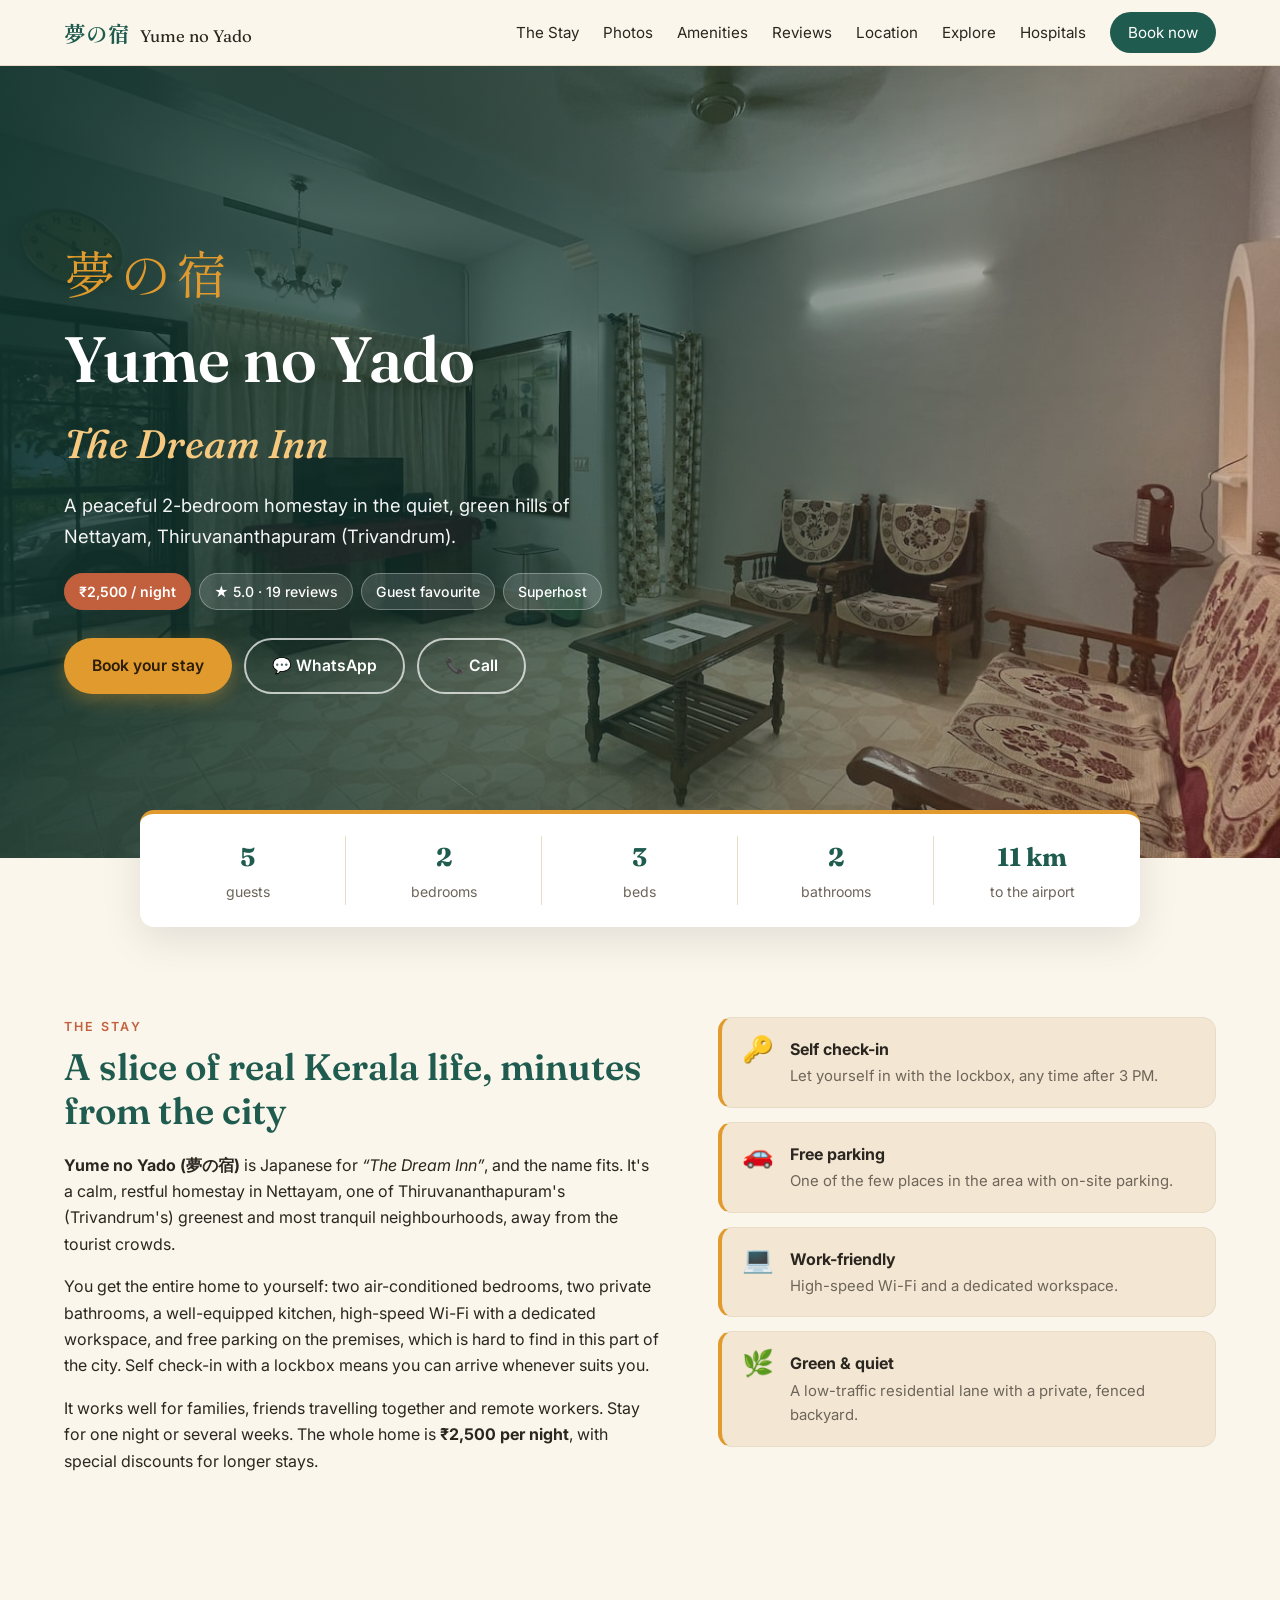
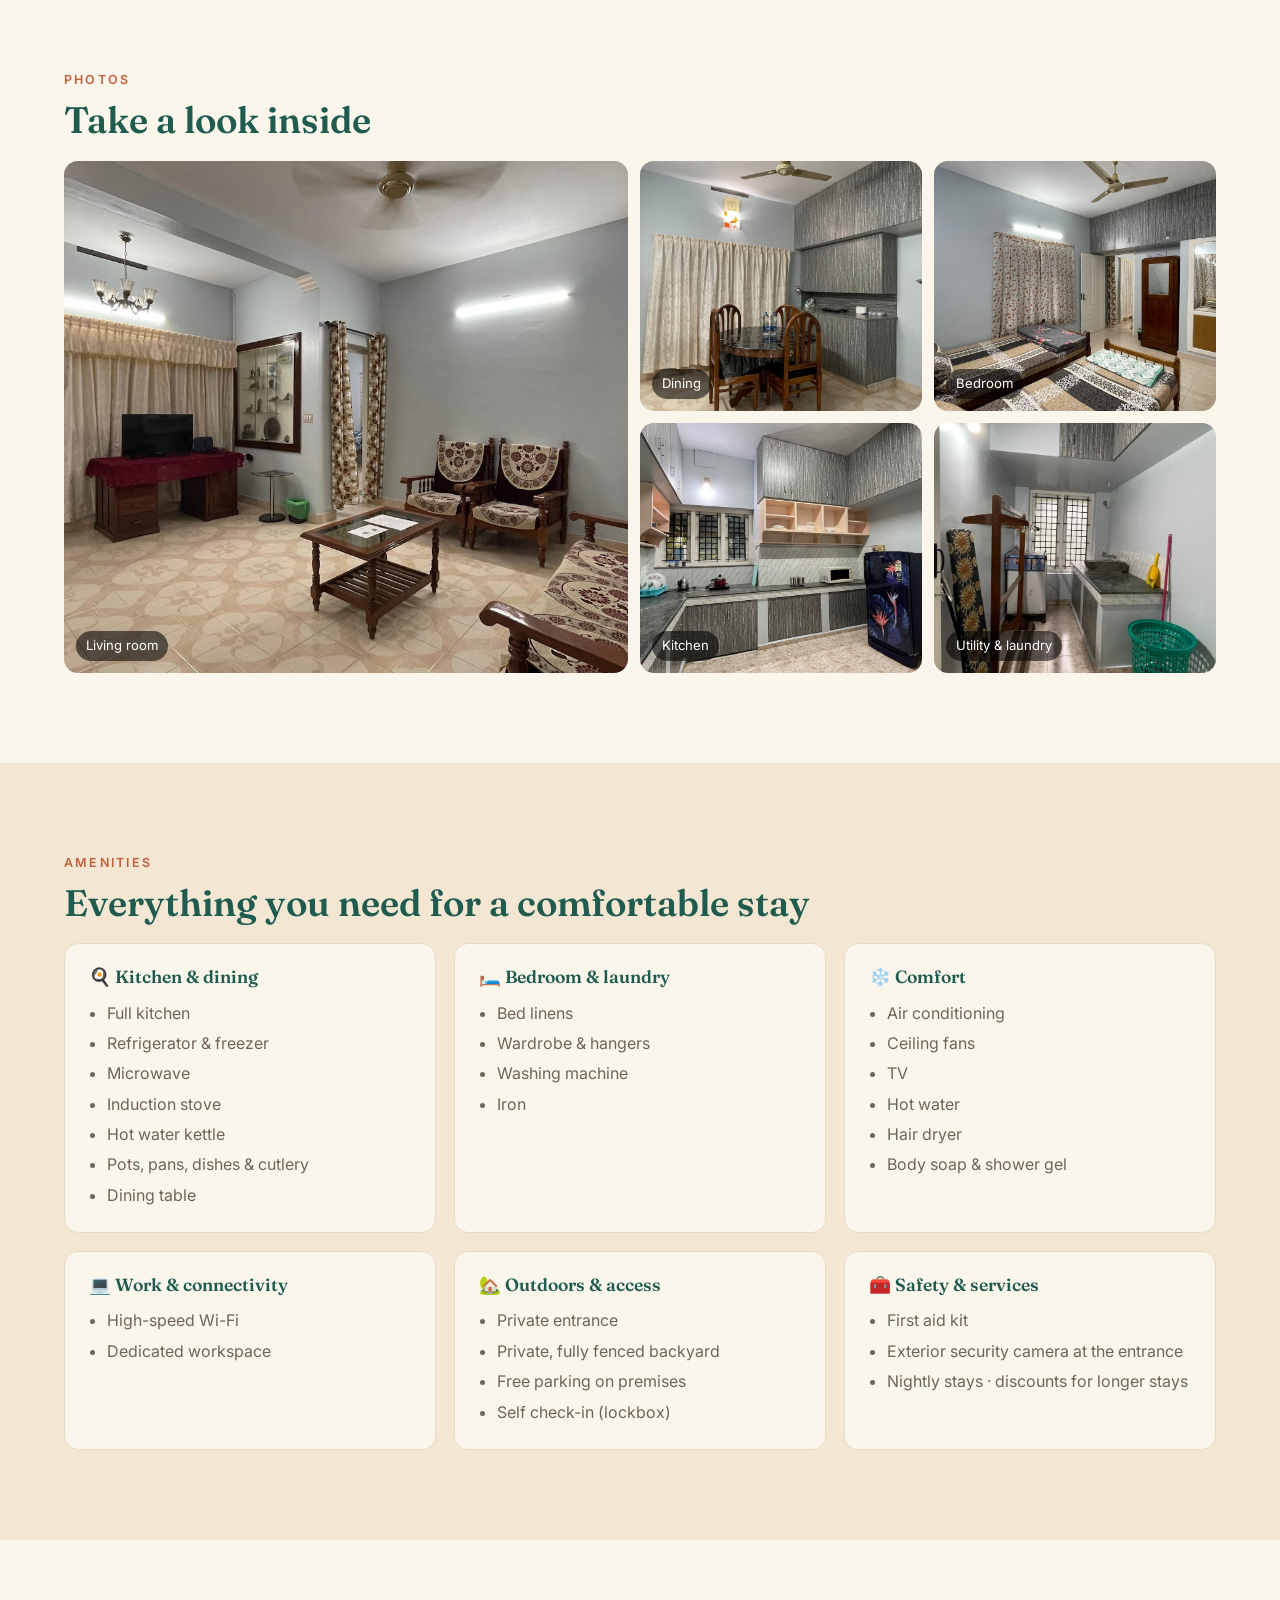
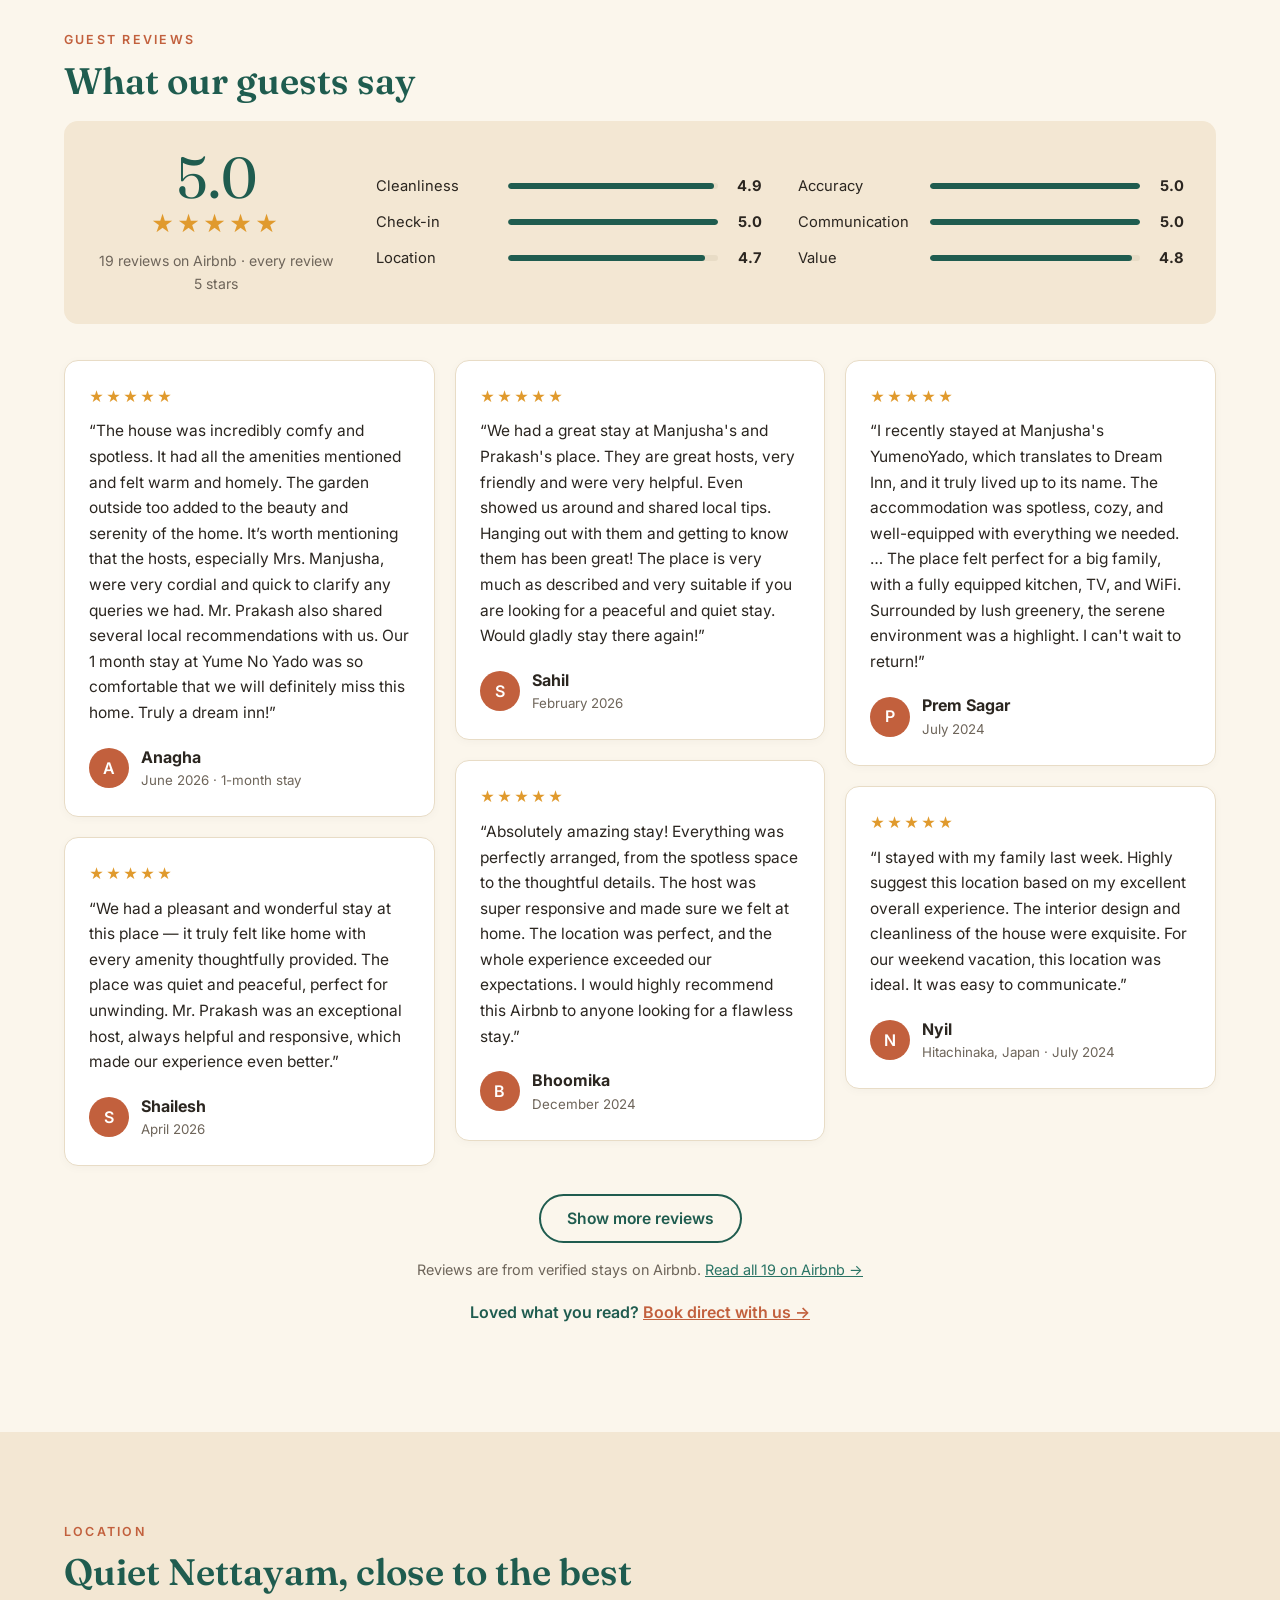
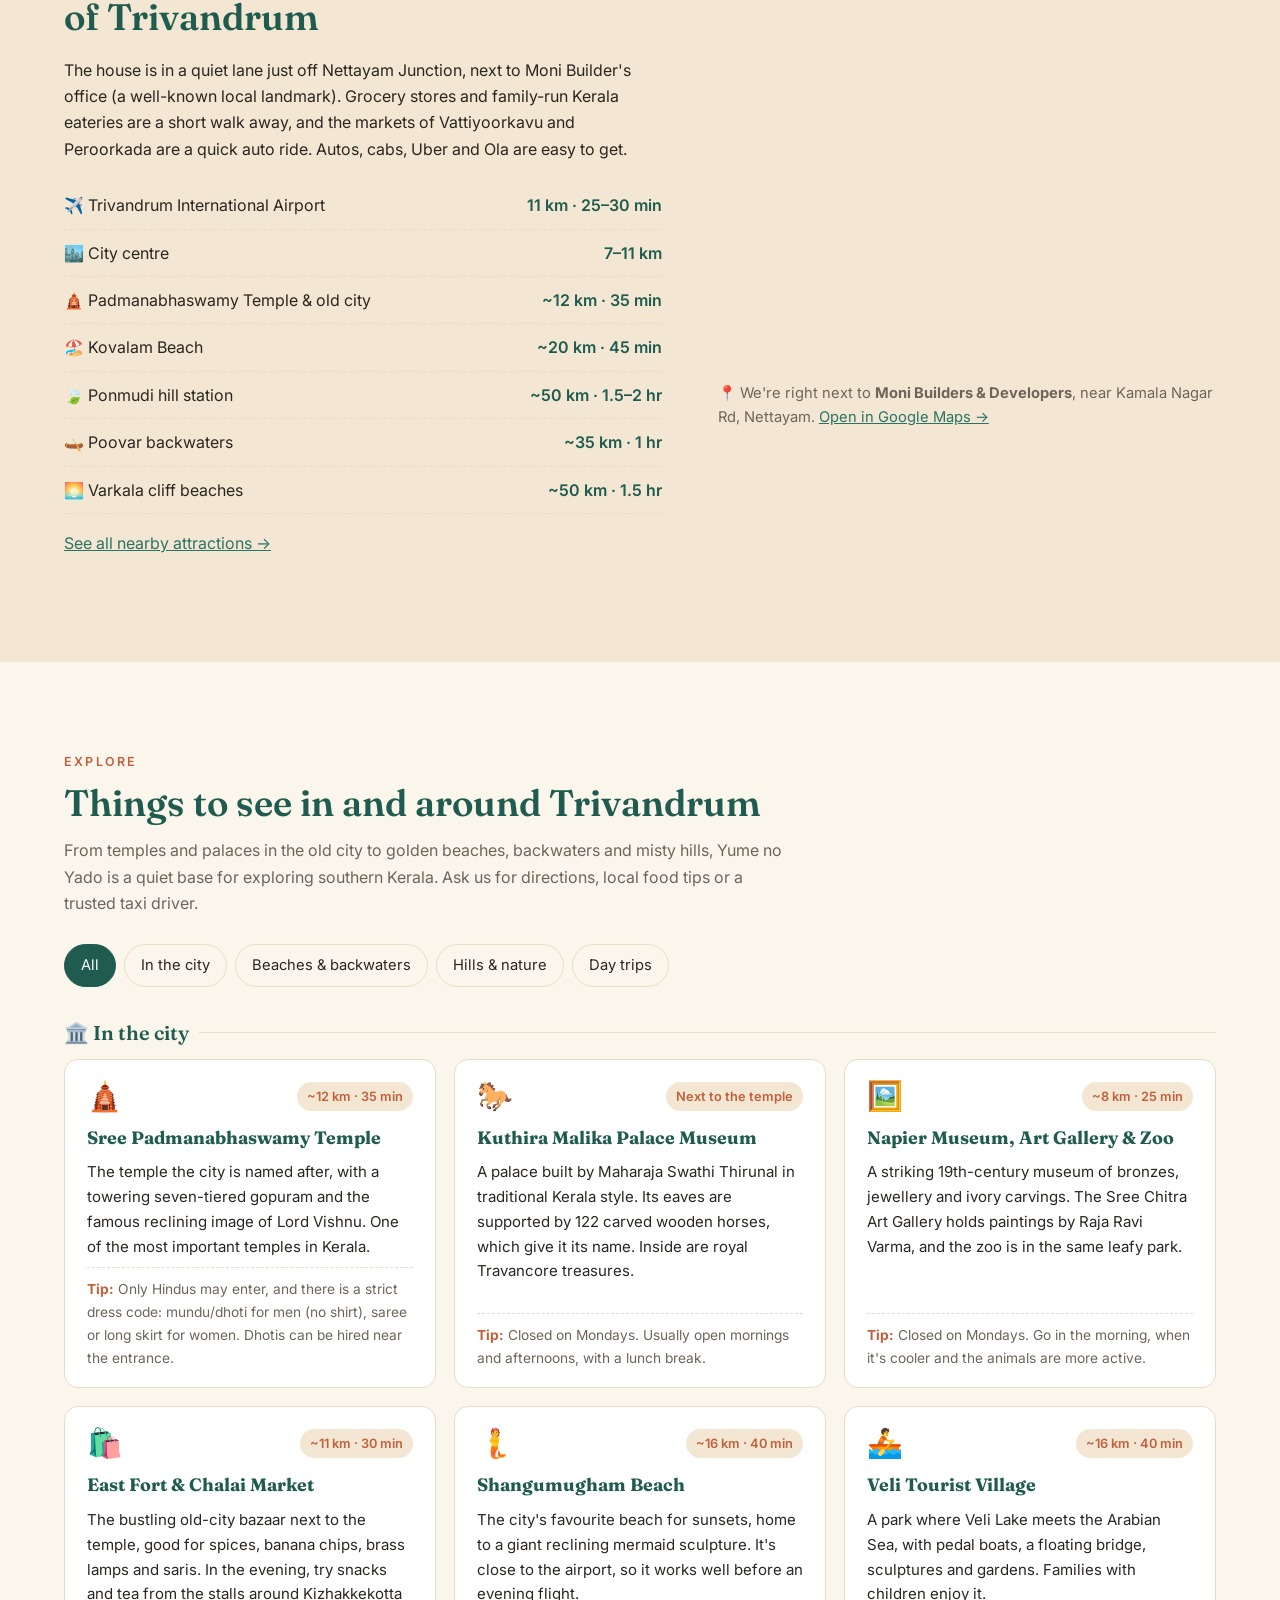
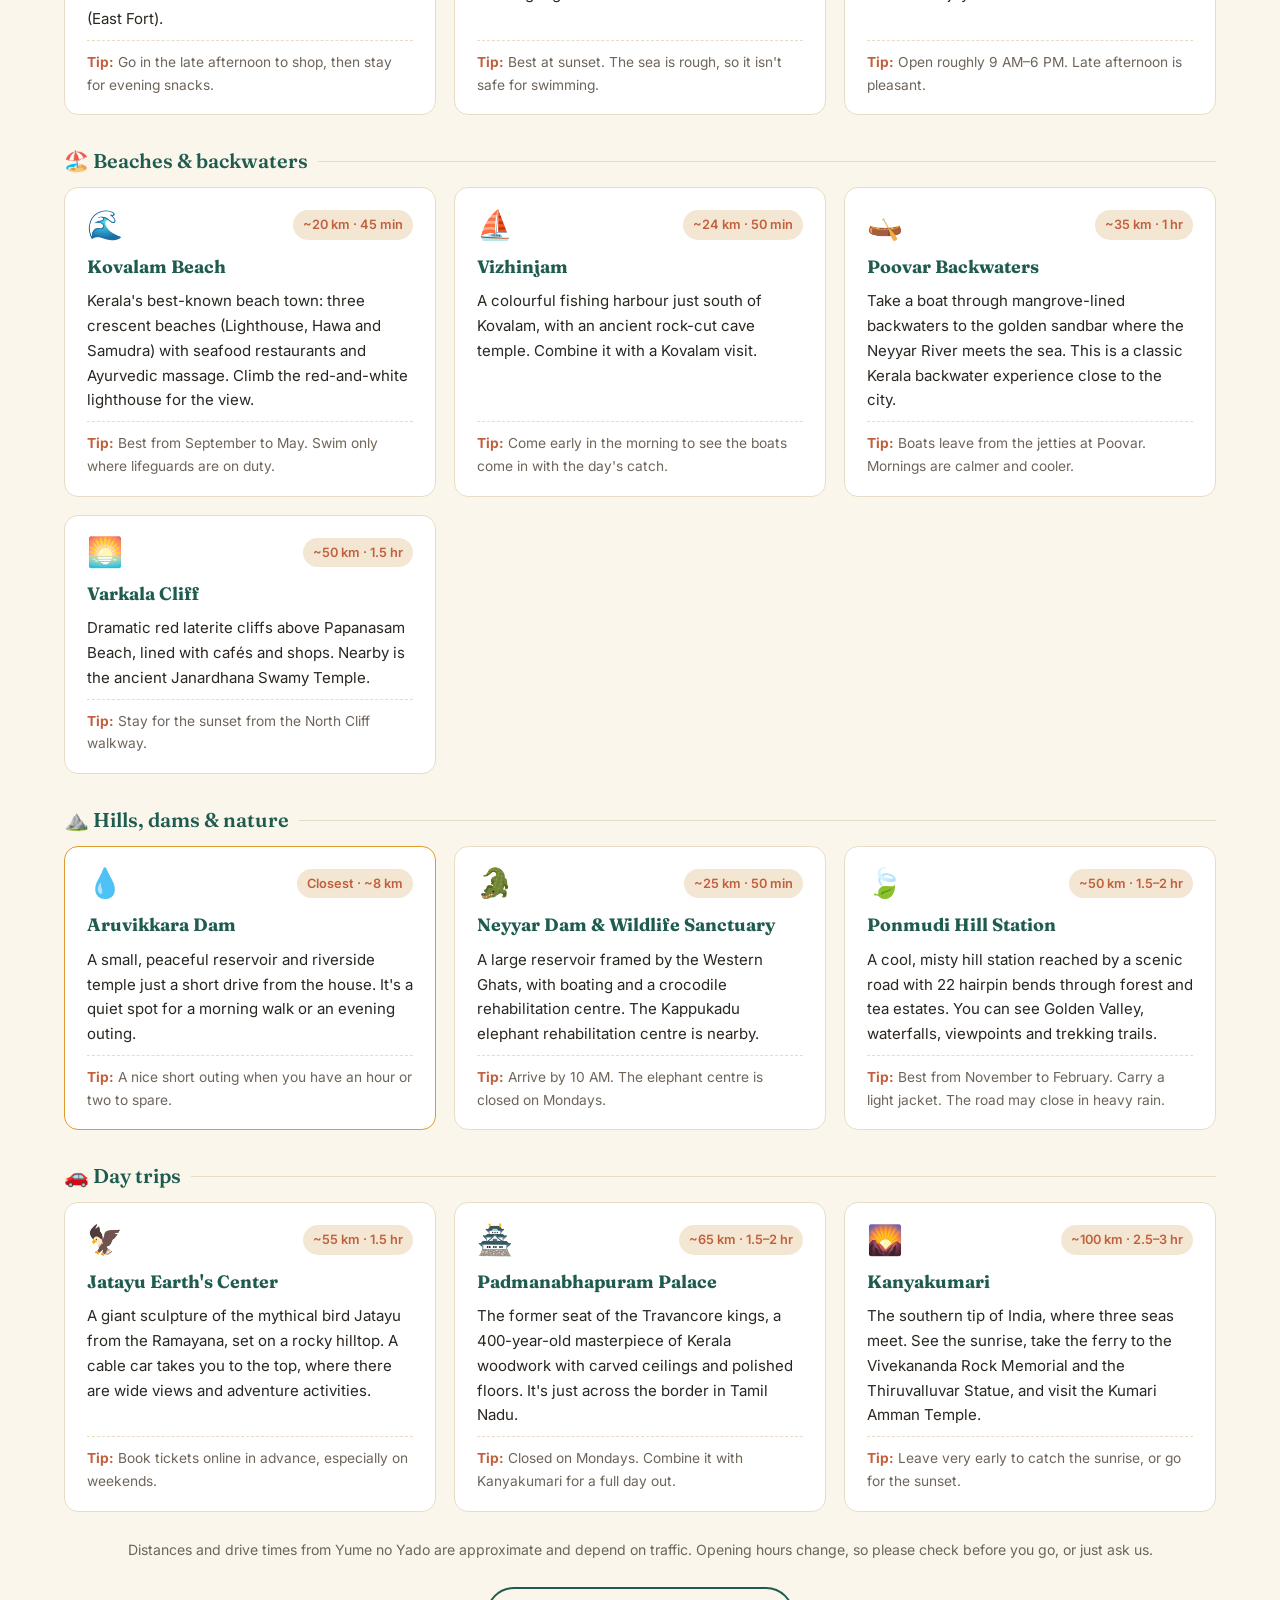
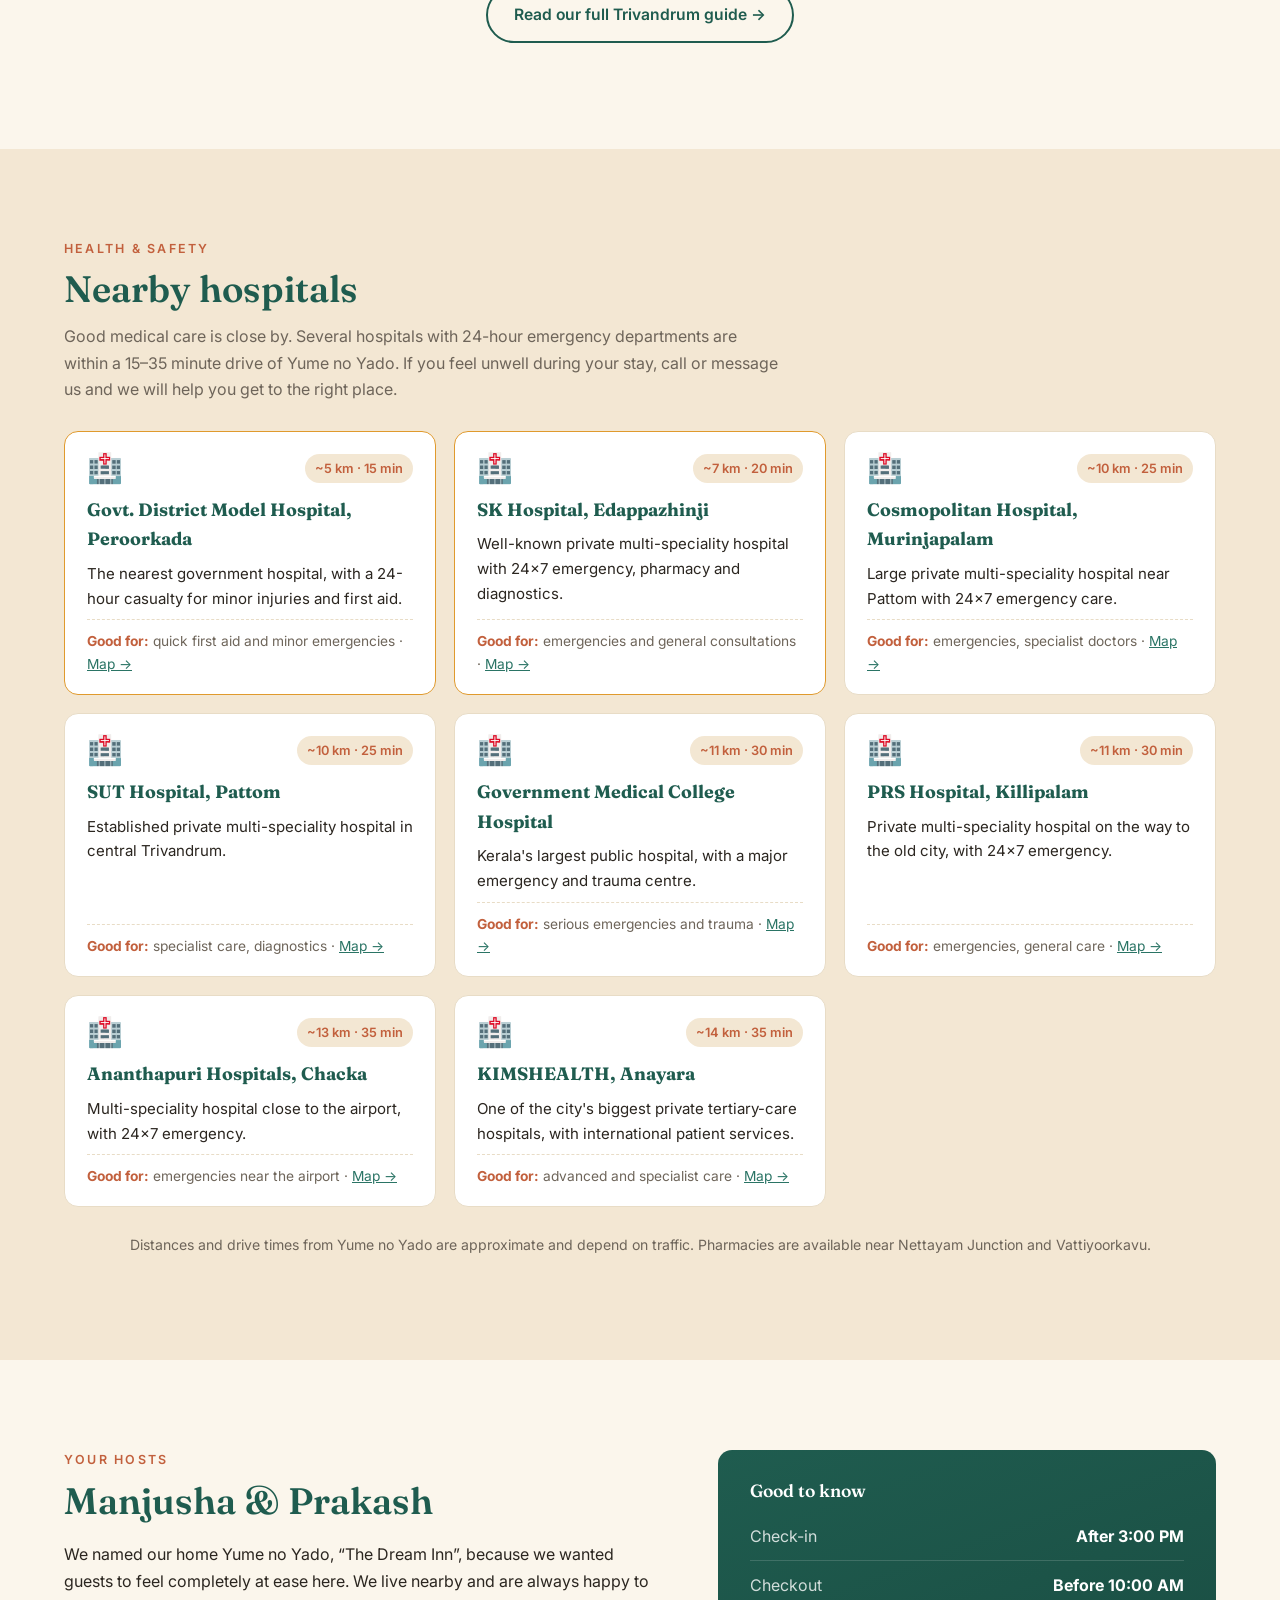
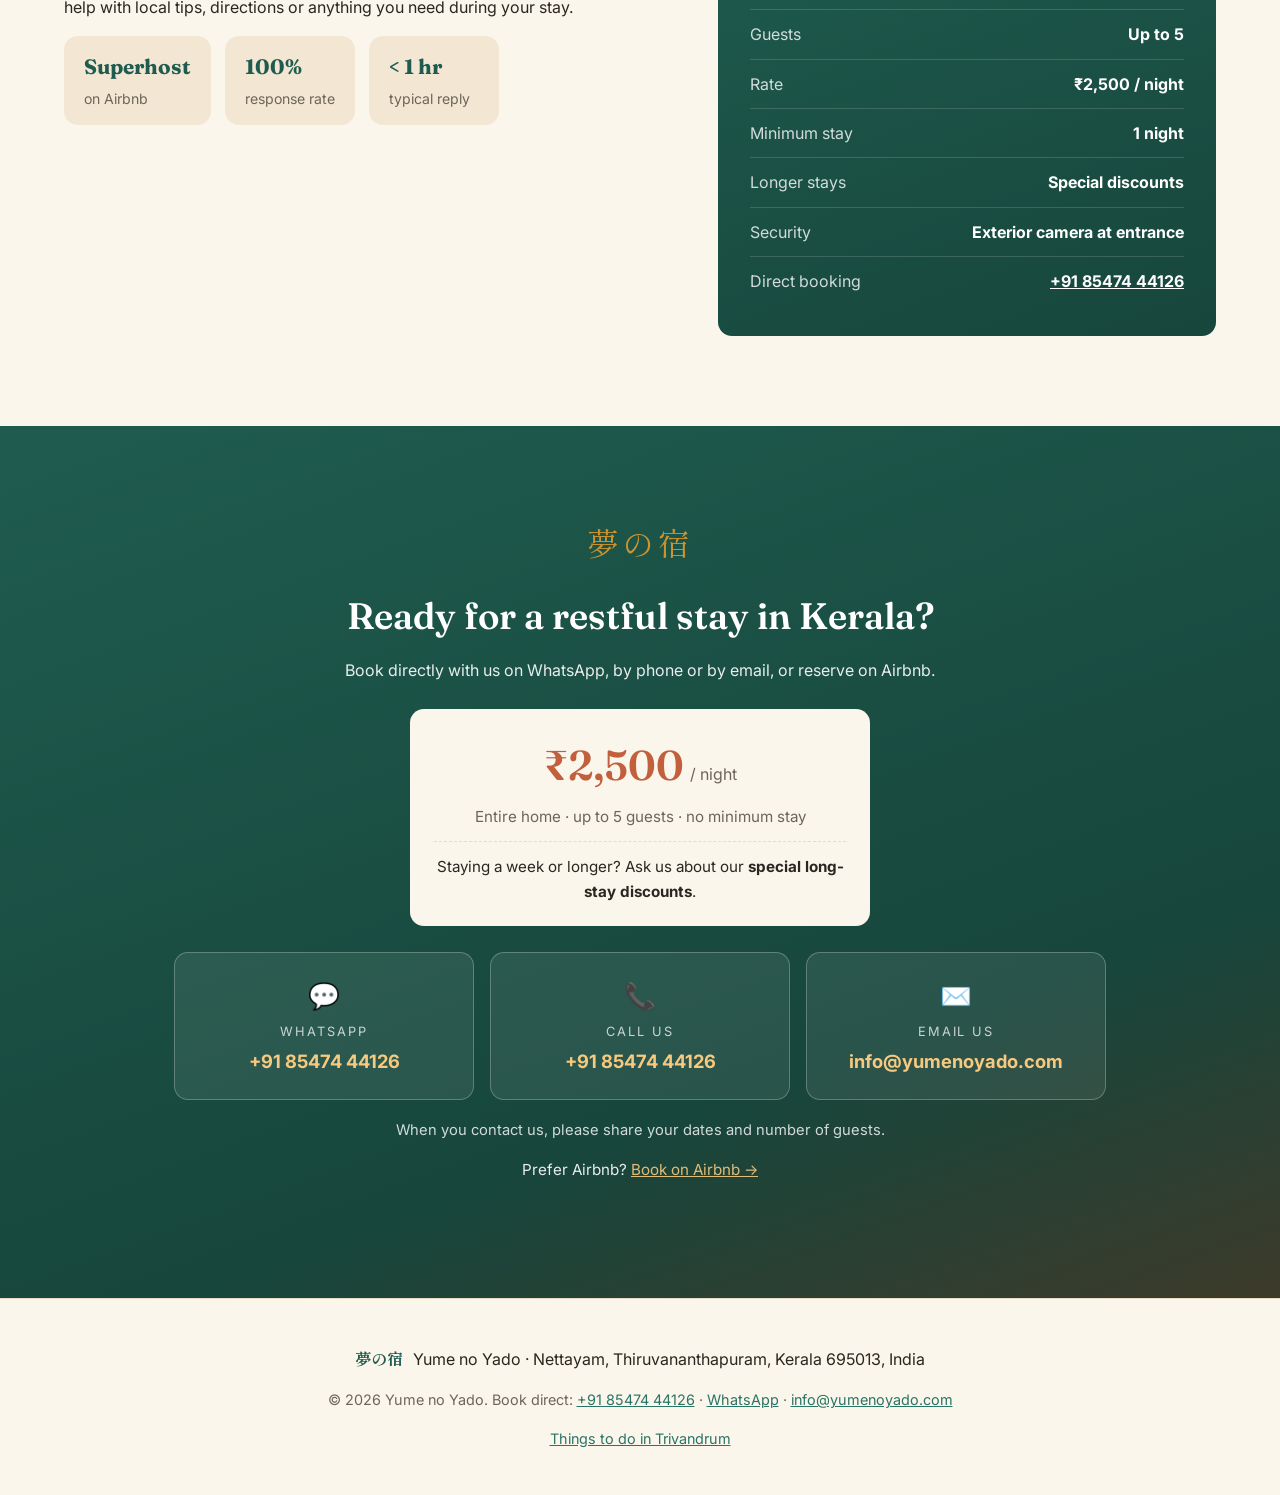
==== index.html @ d13c9423 "Add Things to do in Trivandrum guide page" ====
<!DOCTYPE html>
<!--
  Yume no Yado (夢の宿) — website
  Files:  index.html (content)  ·  style.css (look)  ·  script.js (small interactions)
  Look for "EDIT" comments for things you may want to change.
-->
<html lang="en-IN">
<head>
  <meta charset="UTF-8">
  <meta name="viewport" content="width=device-width, initial-scale=1.0">
  <!-- ===== SEO: what Google shows in search results ===== -->
  <!-- EDIT: keep the title under about 60 characters and the description under about 155 -->
  <title>Yume no Yado | 2BHK Homestay in Nettayam, Trivandrum</title>
  <meta name="description" content="Entire 2-bedroom AC homestay in green, quiet Nettayam, Trivandrum. ₹2,500/night, 11 km from the airport, free parking, Wi-Fi. Rated 5.0 by guests.">
  <link rel="canonical" href="https://yumenoyado.com/">
  <meta name="robots" content="index, follow">
  <meta name="theme-color" content="#10342d">

  <!-- ===== Link previews (WhatsApp, Facebook, Instagram, X) ===== -->
  <meta property="og:type" content="website">
  <meta property="og:site_name" content="Yume no Yado (The Dream Inn)">
  <meta property="og:url" content="https://yumenoyado.com/">
  <meta property="og:title" content="Yume no Yado – a peaceful 2BHK homestay in Trivandrum">
  <meta property="og:description" content="Entire home in green Nettayam, Thiruvananthapuram. ₹2,500/night, free parking, self check-in. Book direct with the hosts.">
  <meta property="og:image" content="https://yumenoyado.com/images/living-room.jpg">
  <meta property="og:image:width" content="1440">
  <meta property="og:image:height" content="810">
  <meta property="og:image:alt" content="Living room at Yume no Yado, Nettayam">
  <meta property="og:locale" content="en_IN">
  <meta name="twitter:card" content="summary_large_image">

  <!-- ===== Structured data: tells Google this is a place to stay, where it is, and how to book ===== -->
  <script type="application/ld+json">
  {
    "@context": "https://schema.org",
    "@type": "LodgingBusiness",
    "@id": "https://yumenoyado.com/#lodging",
    "name": "Yume no Yado (The Dream Inn)",
    "alternateName": ["Yume no Yado", "The Dream Inn", "夢の宿", "YumenoYado"],
    "description": "A peaceful 2-bedroom entire home (homestay) in Nettayam, Thiruvananthapuram (Trivandrum), Kerala. Two air-conditioned bedrooms, two bathrooms, full kitchen, Wi-Fi, free parking and self check-in.",
    "url": "https://yumenoyado.com/",
    "telephone": "+91-8547444126",
    "email": "info@yumenoyado.com",
    "image": [
      "https://yumenoyado.com/images/living-room.jpg",
      "https://yumenoyado.com/images/bedroom.jpg",
      "https://yumenoyado.com/images/dining.jpg",
      "https://yumenoyado.com/images/kitchen.jpg"
    ],
    "priceRange": "₹2,500 per night",
    "currenciesAccepted": "INR",
    "address": {
      "@type": "PostalAddress",
      "streetAddress": "Near Moni Builders, Kamala Nagar Road, Nettayam",
      "addressLocality": "Thiruvananthapuram",
      "addressRegion": "Kerala",
      "postalCode": "695013",
      "addressCountry": "IN"
    },
    "geo": { "@type": "GeoCoordinates", "latitude": 8.5397679, "longitude": 76.9897749 },
    "hasMap": "https://www.google.com/maps/search/?api=1&query=8.5397679%2C76.9897749",
    "checkinTime": "15:00",
    "checkoutTime": "10:00",
    "numberOfRooms": 2,
    "amenityFeature": [
      { "@type": "LocationFeatureSpecification", "name": "Air conditioning", "value": true },
      { "@type": "LocationFeatureSpecification", "name": "Wi-Fi", "value": true },
      { "@type": "LocationFeatureSpecification", "name": "Free parking", "value": true },
      { "@type": "LocationFeatureSpecification", "name": "Full kitchen", "value": true },
      { "@type": "LocationFeatureSpecification", "name": "Washing machine", "value": true },
      { "@type": "LocationFeatureSpecification", "name": "Dedicated workspace", "value": true },
      { "@type": "LocationFeatureSpecification", "name": "Self check-in", "value": true },
      { "@type": "LocationFeatureSpecification", "name": "Private fenced backyard", "value": true }
    ],
    "sameAs": ["https://www.airbnb.com/rooms/1197825193065387489"]
  }
  </script>

  <!-- Fonts from Google Fonts -->
  <link rel="preconnect" href="https://fonts.googleapis.com">
  <link rel="preconnect" href="https://fonts.gstatic.com" crossorigin>
  <link href="https://fonts.googleapis.com/css2?family=Shippori+Mincho:wght@500;700&family=Fraunces:opsz,wght@9..144,500;9..144,600&family=Inter:wght@400;500;600&display=swap" rel="stylesheet">

  <!-- Phone-only booking shortcuts stay hidden even if a browser still has an old copy of style.css -->
  <style>.book-bar, .nav-book { display: none; }</style>
  <!-- EDIT: bump the ?v= number whenever style.css or script.js changes, so browsers load the new version -->
  <link rel="stylesheet" href="style.css?v=4">
</head>
<body>

<!-- ================= NAVIGATION ================= -->
<header class="nav" id="top">
  <a href="#top" class="brand">
    <span class="brand-jp">夢の宿</span>
    <span class="brand-en">Yume no Yado</span>
  </a>
  <!-- Phones only: always-visible Book button next to the ☰ menu -->
  <a href="#book" class="nav-book">Book</a>
  <button class="menu-btn" aria-label="Open menu" aria-expanded="false">☰</button>
  <nav class="menu">
    <a href="#stay">The Stay</a>
    <a href="#gallery">Photos</a>
    <a href="#amenities">Amenities</a>
    <a href="#reviews">Reviews</a>
    <a href="#location">Location</a>
    <a href="#explore">Explore</a>
    <a href="#hospitals">Hospitals</a>
    <!-- EDIT: Airbnb listing link (used in several places on this page) -->
    <a href="#book" class="nav-cta">Book now</a>
  </nav>
</header>

<!-- ================= HERO ================= -->
<section class="hero">
  <div class="hero-overlay"></div>
  <div class="hero-content">
    <p class="hero-kanji">夢の宿</p>
    <h1>Yume no Yado<br><em>The Dream Inn</em></h1>
    <p class="hero-sub">A peaceful 2-bedroom homestay in the quiet, green hills of Nettayam, Thiruvananthapuram (Trivandrum).</p>
    <div class="badges">
      <span class="badge badge-price">₹2,500 / night</span>
      <span class="badge">★ 5.0 · 19 reviews</span>
      <span class="badge">Guest favourite</span>
      <span class="badge">Superhost</span>
    </div>
    <div class="hero-actions">
      <a href="#book" class="btn btn-primary">Book your stay</a>
      <!-- EDIT: WhatsApp / phone number (also used in the booking section and the mobile booking bar) -->
      <a href="https://wa.me/918547444126?text=Hi%21%20I%27d%20like%20to%20book%20Yume%20no%20Yado.%20Dates%3A%20%20%7C%20Guests%3A%20" class="btn btn-ghost" target="_blank" rel="noopener">💬 WhatsApp</a>
      <a href="tel:+918547444126" class="btn btn-ghost">📞 Call</a>
    </div>
  </div>
</section>

<!-- ================= QUICK FACTS ================= -->
<section class="facts" aria-label="Quick facts">
  <div><strong>5</strong><span>guests</span></div>
  <div><strong>2</strong><span>bedrooms</span></div>
  <div><strong>3</strong><span>beds</span></div>
  <div><strong>2</strong><span>bathrooms</span></div>
  <div><strong>11 km</strong><span>to the airport</span></div>
</section>

<!-- ================= ABOUT THE STAY ================= -->
<section id="stay" class="section split">
  <div>
    <p class="eyebrow">The stay</p>
    <h2>A slice of real Kerala life, minutes from the city</h2>
    <p>
      <strong>Yume no Yado (夢の宿)</strong> is Japanese for <em>“The Dream Inn”</em>, and the name fits.
      It's a calm, restful homestay in Nettayam, one of Thiruvananthapuram's (Trivandrum's) greenest and most tranquil
      neighbourhoods, away from the tourist crowds.
    </p>
    <p>
      You get the entire home to yourself: two air-conditioned bedrooms, two private bathrooms,
      a well-equipped kitchen, high-speed Wi-Fi with a dedicated workspace, and free parking on the premises,
      which is hard to find in this part of the city. Self check-in with a lockbox means you can arrive whenever suits you.
    </p>
    <p>
      It works well for families, friends travelling together and remote workers. Stay for one night or several weeks. The whole home is <strong>₹2,500 per night</strong>, with special discounts for longer stays.
    </p>
  </div>
  <ul class="highlights">
    <li><span class="ico">🔑</span><div><strong>Self check-in</strong><p>Let yourself in with the lockbox, any time after 3 PM.</p></div></li>
    <li><span class="ico">🚗</span><div><strong>Free parking</strong><p>One of the few places in the area with on-site parking.</p></div></li>
    <li><span class="ico">💻</span><div><strong>Work-friendly</strong><p>High-speed Wi-Fi and a dedicated workspace.</p></div></li>
    <li><span class="ico">🌿</span><div><strong>Green &amp; quiet</strong><p>A low-traffic residential lane with a private, fenced backyard.</p></div></li>
  </ul>
</section>

<!-- ================= PHOTO GALLERY ================= -->
<!--
  EDIT: photos live in the "images" folder. To replace one, save your new photo
  with the SAME file name (e.g. images/living-room.jpg) and it will appear here.
-->
<section id="gallery" class="section">
  <p class="eyebrow">Photos</p>
  <h2>Take a look inside</h2>
  <div class="gallery">
    <figure class="g-big"><img src="images/living-room.jpg" alt="Bright living room with sofa set, coffee table and TV at Yume no Yado homestay, Trivandrum" width="1440" height="810" loading="lazy"><figcaption>Living room</figcaption></figure>
    <figure><img src="images/dining.jpg" alt="Dining area with round table and four chairs" width="1440" height="810" loading="lazy"><figcaption>Dining</figcaption></figure>
    <figure><img src="images/bedroom.jpg" alt="Air-conditioned bedroom with two beds and ceiling fan" width="1440" height="810" loading="lazy"><figcaption>Bedroom</figcaption></figure>
    <figure><img src="images/kitchen.jpg" alt="Fully equipped kitchen with refrigerator, microwave and induction stove" width="1440" height="810" loading="lazy"><figcaption>Kitchen</figcaption></figure>
    <figure><img src="images/utility.jpg" alt="Utility and laundry area with washing machine" width="1440" height="2560" loading="lazy"><figcaption>Utility &amp; laundry</figcaption></figure>
  </div>
</section>

<!-- ================= AMENITIES ================= -->
<section id="amenities" class="section tinted">
  <div class="inner">
    <p class="eyebrow">Amenities</p>
    <h2>Everything you need for a comfortable stay</h2>
    <div class="amenity-groups">
      <div class="am-card">
        <h3>🍳 Kitchen &amp; dining</h3>
        <ul><li>Full kitchen</li><li>Refrigerator &amp; freezer</li><li>Microwave</li><li>Induction stove</li><li>Hot water kettle</li><li>Pots, pans, dishes &amp; cutlery</li><li>Dining table</li></ul>
      </div>
      <div class="am-card">
        <h3>🛏️ Bedroom &amp; laundry</h3>
        <ul><li>Bed linens</li><li>Wardrobe &amp; hangers</li><li>Washing machine</li><li>Iron</li></ul>
      </div>
      <div class="am-card">
        <h3>❄️ Comfort</h3>
        <ul><li>Air conditioning</li><li>Ceiling fans</li><li>TV</li><li>Hot water</li><li>Hair dryer</li><li>Body soap &amp; shower gel</li></ul>
      </div>
      <div class="am-card">
        <h3>💻 Work &amp; connectivity</h3>
        <ul><li>High-speed Wi-Fi</li><li>Dedicated workspace</li></ul>
      </div>
      <div class="am-card">
        <h3>🏡 Outdoors &amp; access</h3>
        <ul><li>Private entrance</li><li>Private, fully fenced backyard</li><li>Free parking on premises</li><li>Self check-in (lockbox)</li></ul>
      </div>
      <div class="am-card">
        <h3>🧰 Safety &amp; services</h3>
        <ul><li>First aid kit</li><li>Exterior security camera at the entrance</li><li>Nightly stays · discounts for longer stays</li></ul>
      </div>
    </div>
  </div>
</section>

<!-- ================= REVIEWS / TESTIMONIALS ================= -->
<!-- Real reviews copied from our Airbnb listing (first name + month as shown on Airbnb). -->
<section id="reviews" class="section">
  <p class="eyebrow">Guest reviews</p>
  <h2>What our guests say</h2>

  <div class="rating-summary">
    <div class="rating-big">
      <span class="score">5.0</span>
      <span class="stars" aria-hidden="true">★★★★★</span>
      <span class="muted">19 reviews on Airbnb · every review 5 stars</span>
    </div>
    <ul class="rating-bars">
      <li><span>Cleanliness</span><i style="--v:98%"></i><b>4.9</b></li>
      <li><span>Accuracy</span><i style="--v:100%"></i><b>5.0</b></li>
      <li><span>Check-in</span><i style="--v:100%"></i><b>5.0</b></li>
      <li><span>Communication</span><i style="--v:100%"></i><b>5.0</b></li>
      <li><span>Location</span><i style="--v:94%"></i><b>4.7</b></li>
      <li><span>Value</span><i style="--v:96%"></i><b>4.8</b></li>
    </ul>
  </div>

  <div class="reviews">
    <article class="review">
      <p>“The house was incredibly comfy and spotless. It had all the amenities mentioned and felt warm and homely. The garden outside too added to the beauty and serenity of the home. It’s worth mentioning that the hosts, especially Mrs. Manjusha, were very cordial and quick to clarify any queries we had. Mr. Prakash also shared several local recommendations with us. Our 1 month stay at Yume No Yado was so comfortable that we will definitely miss this home. Truly a dream inn!”</p>
      <footer><span class="avatar">A</span><div><strong>Anagha</strong><small>June 2026 · 1-month stay</small></div></footer>
    </article>
    <article class="review">
      <p>“We had a pleasant and wonderful stay at this place — it truly felt like home with every amenity thoughtfully provided. The place was quiet and peaceful, perfect for unwinding. Mr. Prakash was an exceptional host, always helpful and responsive, which made our experience even better.”</p>
      <footer><span class="avatar">S</span><div><strong>Shailesh</strong><small>April 2026</small></div></footer>
    </article>
    <article class="review">
      <p>“We had a great stay at Manjusha's and Prakash's place. They are great hosts, very friendly and were very helpful. Even showed us around and shared local tips. Hanging out with them and getting to know them has been great! The place is very much as described and very suitable if you are looking for a peaceful and quiet stay. Would gladly stay there again!”</p>
      <footer><span class="avatar">S</span><div><strong>Sahil</strong><small>February 2026</small></div></footer>
    </article>
    <article class="review">
      <p>“Absolutely amazing stay! Everything was perfectly arranged, from the spotless space to the thoughtful details. The host was super responsive and made sure we felt at home. The location was perfect, and the whole experience exceeded our expectations. I would highly recommend this Airbnb to anyone looking for a flawless stay.”</p>
      <footer><span class="avatar">B</span><div><strong>Bhoomika</strong><small>December 2024</small></div></footer>
    </article>
    <article class="review">
      <p>“I recently stayed at Manjusha's YumenoYado, which translates to Dream Inn, and it truly lived up to its name. The accommodation was spotless, cozy, and well-equipped with everything we needed. … The place felt perfect for a big family, with a fully equipped kitchen, TV, and WiFi. Surrounded by lush greenery, the serene environment was a highlight. I can't wait to return!”</p>
      <footer><span class="avatar">P</span><div><strong>Prem Sagar</strong><small>July 2024</small></div></footer>
    </article>
    <article class="review">
      <p>“I stayed with my family last week. Highly suggest this location based on my excellent overall experience. The interior design and cleanliness of the house were exquisite. For our weekend vacation, this location was ideal. It was easy to communicate.”</p>
      <footer><span class="avatar">N</span><div><strong>Nyil</strong><small>Hitachinaka, Japan · July 2024</small></div></footer>
    </article>

    <!-- More reviews: hidden until "Show more reviews" is clicked -->
    <article class="review extra">
      <p>“This is the first time I am writing a review here in this app. That is because we were absolutely satisfied with the facilities provided. The house is very neat and clean. Everything arranged perfectly. Nothing more… Nothing less. I highly recommend to book this house.”</p>
      <footer><span class="avatar">R</span><div><strong>Retheesh</strong><small>August 2025</small></div></footer>
    </article>
    <article class="review extra">
      <p>“I must say the place and the host is very up to the mark. The place was good equipped with the amenities and was clean. The host is very warmly and welcoming. They were very accountable and responsive, one can always rely on them. … Definitely this will be my go to place when in Trivandrum.”</p>
      <footer><span class="avatar">P</span><div><strong>Prathyusha</strong><small>November 2024</small></div></footer>
    </article>
    <article class="review extra">
      <p>“… The house is quite spacious and can comfortably accommodate a large family. The price is very competitive compared to city options, making it an excellent value. The airport is only 11 km away, and it takes just 20–25 minutes to reach, which was very convenient as I had to catch a morning flight.”</p>
      <footer><span class="avatar">I</span><div><strong>Indusekharan</strong><small>August 2024</small></div></footer>
    </article>
    <article class="review extra">
      <p>“It was a wonderful stay for our cousin group. The house was super clean and the communication with Manjusha is so easy and cooperative. It's one of the best places in Trivandrum for a peaceful stay.”</p>
      <footer><span class="avatar">A</span><div><strong>Athul</strong><small>September 2024 · stayed twice</small></div></footer>
    </article>
    <article class="review extra">
      <p>“We liked our stay here. The space was understandable, usable and peaceful. Old home style, clean and felt just being at home. Communication with Manjusha (host) went well and easy. Reasonable price for stay. Totally, it was great 👍”</p>
      <footer><span class="avatar">W</span><div><strong>Willfred</strong><small>September 2024</small></div></footer>
    </article>
    <article class="review extra">
      <p>“Check-in was seamless and the host helped us in navigating the house. … The house within a residential locality is well maintained and preserved to provide peace to the travellers.”</p>
      <footer><span class="avatar">L</span><div><strong>Lokesh</strong><small>December 2024</small></div></footer>
    </article>
  </div>

  <div class="center">
    <button class="btn btn-outline" id="moreReviews">Show more reviews</button>
    <p class="muted small">Reviews are from verified stays on Airbnb.
      <a href="https://www.airbnb.com/rooms/1197825193065387489/reviews" target="_blank" rel="noopener">Read all 19 on Airbnb →</a></p>
    <p class="review-cta">Loved what you read? <a href="#book">Book direct with us →</a></p>
  </div>
</section>

<!-- ================= LOCATION ================= -->
<section id="location" class="section tinted">
  <div class="inner split">
    <div>
      <p class="eyebrow">Location</p>
      <h2>Quiet Nettayam, close to the best of Trivandrum</h2>
      <p>
        The house is in a quiet lane just off Nettayam Junction, next to Moni Builder's office (a well-known local landmark).
        Grocery stores and family-run Kerala eateries are a short walk away, and the markets of Vattiyoorkavu and Peroorkada are a quick auto ride.
        Autos, cabs, Uber and Ola are easy to get.
      </p>
      <ul class="distances">
        <li><span>✈️ Trivandrum International Airport</span><b>11 km · 25–30 min</b></li>
        <li><span>🏙️ City centre</span><b>7–11 km</b></li>
        <li><span>🛕 Padmanabhaswamy Temple &amp; old city</span><b>~12 km · 35 min</b></li>
        <li><span>🏖️ Kovalam Beach</span><b>~20 km · 45 min</b></li>
        <li><span>🍃 Ponmudi hill station</span><b>~50 km · 1.5–2 hr</b></li>
        <li><span>🛶 Poovar backwaters</span><b>~35 km · 1 hr</b></li>
        <li><span>🌅 Varkala cliff beaches</span><b>~50 km · 1.5 hr</b></li>
      </ul>
      <p><a href="#explore">See all nearby attractions →</a></p>
    </div>
    <div class="map">
      <!-- EDIT: map is centred on Moni Builders & Developers, Nettayam (landmark next to the house). -->
      <iframe title="Map: Yume no Yado is next to Moni Builders, Nettayam, Thiruvananthapuram"
        src="https://maps.google.com/maps?q=Moni%20Builders%20%26%20Developers%2C%20Nettayam%2C%20Thiruvananthapuram&ll=8.5397679,76.9897749&z=16&output=embed"
        loading="lazy" referrerpolicy="no-referrer-when-downgrade"></iframe>
      <p class="map-link">📍 We're right next to <strong>Moni Builders &amp; Developers</strong>, near Kamala Nagar Rd, Nettayam.
        <a href="https://www.google.com/maps/search/?api=1&query=8.5397679%2C76.9897749" target="_blank" rel="noopener">Open in Google Maps →</a></p>
    </div>
  </div>
</section>

<!-- ================= NEARBY ATTRACTIONS ================= -->
<!-- EDIT: distances/times are approximate from Yume no Yado. Add or remove <article class="attr"> cards freely. -->
<section id="explore" class="section">
  <p class="eyebrow">Explore</p>
  <h2>Things to see in and around Trivandrum</h2>
  <p class="intro">From temples and palaces in the old city to golden beaches, backwaters and misty hills, Yume no Yado is a quiet base for exploring southern Kerala. Ask us for directions, local food tips or a trusted taxi driver.</p>

  <div class="attr-tabs" role="tablist">
    <button class="active" data-filter="all">All</button>
    <button data-filter="city">In the city</button>
    <button data-filter="beach">Beaches &amp; backwaters</button>
    <button data-filter="nature">Hills &amp; nature</button>
    <button data-filter="day">Day trips</button>
  </div>

  <div class="attr-group" data-group="city">
    <h3>🏛️ In the city</h3>
    <div class="attr-grid">
      <article class="attr">
        <div class="attr-top"><span class="attr-ico">🛕</span><span class="dist">~12 km · 35 min</span></div>
        <h4>Sree Padmanabhaswamy Temple</h4>
        <p>The temple the city is named after, with a towering seven-tiered gopuram and the famous reclining image of Lord Vishnu. One of the most important temples in Kerala.</p>
        <p class="tip"><b>Tip:</b> Only Hindus may enter, and there is a strict dress code: mundu/dhoti for men (no shirt), saree or long skirt for women. Dhotis can be hired near the entrance.</p>
      </article>
      <article class="attr">
        <div class="attr-top"><span class="attr-ico">🐎</span><span class="dist">Next to the temple</span></div>
        <h4>Kuthira Malika Palace Museum</h4>
        <p>A palace built by Maharaja Swathi Thirunal in traditional Kerala style. Its eaves are supported by 122 carved wooden horses, which give it its name. Inside are royal Travancore treasures.</p>
        <p class="tip"><b>Tip:</b> Closed on Mondays. Usually open mornings and afternoons, with a lunch break.</p>
      </article>
      <article class="attr">
        <div class="attr-top"><span class="attr-ico">🖼️</span><span class="dist">~8 km · 25 min</span></div>
        <h4>Napier Museum, Art Gallery &amp; Zoo</h4>
        <p>A striking 19th-century museum of bronzes, jewellery and ivory carvings. The Sree Chitra Art Gallery holds paintings by Raja Ravi Varma, and the zoo is in the same leafy park.</p>
        <p class="tip"><b>Tip:</b> Closed on Mondays. Go in the morning, when it's cooler and the animals are more active.</p>
      </article>
      <article class="attr">
        <div class="attr-top"><span class="attr-ico">🛍️</span><span class="dist">~11 km · 30 min</span></div>
        <h4>East Fort &amp; Chalai Market</h4>
        <p>The bustling old-city bazaar next to the temple, good for spices, banana chips, brass lamps and saris. In the evening, try snacks and tea from the stalls around Kizhakkekotta (East Fort).</p>
        <p class="tip"><b>Tip:</b> Go in the late afternoon to shop, then stay for evening snacks.</p>
      </article>
      <article class="attr">
        <div class="attr-top"><span class="attr-ico">🧜</span><span class="dist">~16 km · 40 min</span></div>
        <h4>Shangumugham Beach</h4>
        <p>The city's favourite beach for sunsets, home to a giant reclining mermaid sculpture. It's close to the airport, so it works well before an evening flight.</p>
        <p class="tip"><b>Tip:</b> Best at sunset. The sea is rough, so it isn't safe for swimming.</p>
      </article>
      <article class="attr">
        <div class="attr-top"><span class="attr-ico">🚣</span><span class="dist">~16 km · 40 min</span></div>
        <h4>Veli Tourist Village</h4>
        <p>A park where Veli Lake meets the Arabian Sea, with pedal boats, a floating bridge, sculptures and gardens. Families with children enjoy it.</p>
        <p class="tip"><b>Tip:</b> Open roughly 9 AM–6 PM. Late afternoon is pleasant.</p>
      </article>
    </div>
  </div>

  <div class="attr-group" data-group="beach">
    <h3>🏖️ Beaches &amp; backwaters</h3>
    <div class="attr-grid">
      <article class="attr">
        <div class="attr-top"><span class="attr-ico">🌊</span><span class="dist">~20 km · 45 min</span></div>
        <h4>Kovalam Beach</h4>
        <p>Kerala's best-known beach town: three crescent beaches (Lighthouse, Hawa and Samudra) with seafood restaurants and Ayurvedic massage. Climb the red-and-white lighthouse for the view.</p>
        <p class="tip"><b>Tip:</b> Best from September to May. Swim only where lifeguards are on duty.</p>
      </article>
      <article class="attr">
        <div class="attr-top"><span class="attr-ico">⛵</span><span class="dist">~24 km · 50 min</span></div>
        <h4>Vizhinjam</h4>
        <p>A colourful fishing harbour just south of Kovalam, with an ancient rock-cut cave temple. Combine it with a Kovalam visit.</p>
        <p class="tip"><b>Tip:</b> Come early in the morning to see the boats come in with the day's catch.</p>
      </article>
      <article class="attr">
        <div class="attr-top"><span class="attr-ico">🛶</span><span class="dist">~35 km · 1 hr</span></div>
        <h4>Poovar Backwaters</h4>
        <p>Take a boat through mangrove-lined backwaters to the golden sandbar where the Neyyar River meets the sea. This is a classic Kerala backwater experience close to the city.</p>
        <p class="tip"><b>Tip:</b> Boats leave from the jetties at Poovar. Mornings are calmer and cooler.</p>
      </article>
      <article class="attr">
        <div class="attr-top"><span class="attr-ico">🌅</span><span class="dist">~50 km · 1.5 hr</span></div>
        <h4>Varkala Cliff</h4>
        <p>Dramatic red laterite cliffs above Papanasam Beach, lined with cafés and shops. Nearby is the ancient Janardhana Swamy Temple.</p>
        <p class="tip"><b>Tip:</b> Stay for the sunset from the North Cliff walkway.</p>
      </article>
    </div>
  </div>

  <div class="attr-group" data-group="nature">
    <h3>⛰️ Hills, dams &amp; nature</h3>
    <div class="attr-grid">
      <article class="attr near">
        <div class="attr-top"><span class="attr-ico">💧</span><span class="dist">Closest · ~8 km</span></div>
        <h4>Aruvikkara Dam</h4>
        <p>A small, peaceful reservoir and riverside temple just a short drive from the house. It's a quiet spot for a morning walk or an evening outing.</p>
        <p class="tip"><b>Tip:</b> A nice short outing when you have an hour or two to spare.</p>
      </article>
      <article class="attr">
        <div class="attr-top"><span class="attr-ico">🐊</span><span class="dist">~25 km · 50 min</span></div>
        <h4>Neyyar Dam &amp; Wildlife Sanctuary</h4>
        <p>A large reservoir framed by the Western Ghats, with boating and a crocodile rehabilitation centre. The Kappukadu elephant rehabilitation centre is nearby.</p>
        <p class="tip"><b>Tip:</b> Arrive by 10 AM. The elephant centre is closed on Mondays.</p>
      </article>
      <article class="attr">
        <div class="attr-top"><span class="attr-ico">🍃</span><span class="dist">~50 km · 1.5–2 hr</span></div>
        <h4>Ponmudi Hill Station</h4>
        <p>A cool, misty hill station reached by a scenic road with 22 hairpin bends through forest and tea estates. You can see Golden Valley, waterfalls, viewpoints and trekking trails.</p>
        <p class="tip"><b>Tip:</b> Best from November to February. Carry a light jacket. The road may close in heavy rain.</p>
      </article>
    </div>
  </div>

  <div class="attr-group" data-group="day">
    <h3>🚗 Day trips</h3>
    <div class="attr-grid">
      <article class="attr">
        <div class="attr-top"><span class="attr-ico">🦅</span><span class="dist">~55 km · 1.5 hr</span></div>
        <h4>Jatayu Earth's Center</h4>
        <p>A giant sculpture of the mythical bird Jatayu from the Ramayana, set on a rocky hilltop. A cable car takes you to the top, where there are wide views and adventure activities.</p>
        <p class="tip"><b>Tip:</b> Book tickets online in advance, especially on weekends.</p>
      </article>
      <article class="attr">
        <div class="attr-top"><span class="attr-ico">🏯</span><span class="dist">~65 km · 1.5–2 hr</span></div>
        <h4>Padmanabhapuram Palace</h4>
        <p>The former seat of the Travancore kings, a 400-year-old masterpiece of Kerala woodwork with carved ceilings and polished floors. It's just across the border in Tamil Nadu.</p>
        <p class="tip"><b>Tip:</b> Closed on Mondays. Combine it with Kanyakumari for a full day out.</p>
      </article>
      <article class="attr">
        <div class="attr-top"><span class="attr-ico">🌄</span><span class="dist">~100 km · 2.5–3 hr</span></div>
        <h4>Kanyakumari</h4>
        <p>The southern tip of India, where three seas meet. See the sunrise, take the ferry to the Vivekananda Rock Memorial and the Thiruvalluvar Statue, and visit the Kumari Amman Temple.</p>
        <p class="tip"><b>Tip:</b> Leave very early to catch the sunrise, or go for the sunset.</p>
      </article>
    </div>
  </div>

  <p class="attr-note">Distances and drive times from Yume no Yado are approximate and depend on traffic. Opening hours change, so please check before you go, or just ask us.</p>
  <p class="guide-link"><a href="things-to-do-in-trivandrum.html" class="btn btn-outline">Read our full Trivandrum guide →</a></p>
</section>

<!-- ================= NEARBY HOSPITALS ================= -->
<!-- EDIT: distances/times are approximate road distances from Yume no Yado. Add or remove <article class="attr"> cards freely. -->
<section id="hospitals" class="section tinted">
  <div class="inner">
    <p class="eyebrow">Health &amp; safety</p>
    <h2>Nearby hospitals</h2>
    <p class="intro">Good medical care is close by. Several hospitals with 24-hour emergency departments are within a 15–35 minute drive of Yume no Yado. If you feel unwell during your stay, call or message us and we will help you get to the right place.</p>
    <div class="attr-grid">
        <article class="attr near">
          <div class="attr-top"><span class="attr-ico">🏥</span><span class="dist">~5 km · 15 min</span></div>
          <h4>Govt. District Model Hospital, Peroorkada</h4>
          <p>The nearest government hospital, with a 24-hour casualty for minor injuries and first aid.</p>
          <p class="tip"><b>Good for:</b> quick first aid and minor emergencies · <a href="https://www.google.com/maps/search/?api=1&amp;query=District%20Model%20Hospital%20Peroorkada%20Thiruvananthapuram" target="_blank" rel="noopener">Map →</a></p>
        </article>
        <article class="attr near">
          <div class="attr-top"><span class="attr-ico">🏥</span><span class="dist">~7 km · 20 min</span></div>
          <h4>SK Hospital, Edappazhinji</h4>
          <p>Well-known private multi-speciality hospital with 24×7 emergency, pharmacy and diagnostics.</p>
          <p class="tip"><b>Good for:</b> emergencies and general consultations · <a href="https://www.google.com/maps/search/?api=1&amp;query=SK%20Hospital%20Edappazhinji%20Thiruvananthapuram" target="_blank" rel="noopener">Map →</a></p>
        </article>
        <article class="attr">
          <div class="attr-top"><span class="attr-ico">🏥</span><span class="dist">~10 km · 25 min</span></div>
          <h4>Cosmopolitan Hospital, Murinjapalam</h4>
          <p>Large private multi-speciality hospital near Pattom with 24×7 emergency care.</p>
          <p class="tip"><b>Good for:</b> emergencies, specialist doctors · <a href="https://www.google.com/maps/search/?api=1&amp;query=Cosmopolitan%20Hospital%20Murinjapalam%20Thiruvananthapuram" target="_blank" rel="noopener">Map →</a></p>
        </article>
        <article class="attr">
          <div class="attr-top"><span class="attr-ico">🏥</span><span class="dist">~10 km · 25 min</span></div>
          <h4>SUT Hospital, Pattom</h4>
          <p>Established private multi-speciality hospital in central Trivandrum.</p>
          <p class="tip"><b>Good for:</b> specialist care, diagnostics · <a href="https://www.google.com/maps/search/?api=1&amp;query=SUT%20Hospital%20Pattom%20Thiruvananthapuram" target="_blank" rel="noopener">Map →</a></p>
        </article>
        <article class="attr">
          <div class="attr-top"><span class="attr-ico">🏥</span><span class="dist">~11 km · 30 min</span></div>
          <h4>Government Medical College Hospital</h4>
          <p>Kerala's largest public hospital, with a major emergency and trauma centre.</p>
          <p class="tip"><b>Good for:</b> serious emergencies and trauma · <a href="https://www.google.com/maps/search/?api=1&amp;query=Government%20Medical%20College%20Hospital%20Thiruvananthapuram" target="_blank" rel="noopener">Map →</a></p>
        </article>
        <article class="attr">
          <div class="attr-top"><span class="attr-ico">🏥</span><span class="dist">~11 km · 30 min</span></div>
          <h4>PRS Hospital, Killipalam</h4>
          <p>Private multi-speciality hospital on the way to the old city, with 24×7 emergency.</p>
          <p class="tip"><b>Good for:</b> emergencies, general care · <a href="https://www.google.com/maps/search/?api=1&amp;query=PRS%20Hospital%20Killipalam%20Thiruvananthapuram" target="_blank" rel="noopener">Map →</a></p>
        </article>
        <article class="attr">
          <div class="attr-top"><span class="attr-ico">🏥</span><span class="dist">~13 km · 35 min</span></div>
          <h4>Ananthapuri Hospitals, Chacka</h4>
          <p>Multi-speciality hospital close to the airport, with 24×7 emergency.</p>
          <p class="tip"><b>Good for:</b> emergencies near the airport · <a href="https://www.google.com/maps/search/?api=1&amp;query=Ananthapuri%20Hospitals%20Chacka%20Thiruvananthapuram" target="_blank" rel="noopener">Map →</a></p>
        </article>
        <article class="attr">
          <div class="attr-top"><span class="attr-ico">🏥</span><span class="dist">~14 km · 35 min</span></div>
          <h4>KIMSHEALTH, Anayara</h4>
          <p>One of the city's biggest private tertiary-care hospitals, with international patient services.</p>
          <p class="tip"><b>Good for:</b> advanced and specialist care · <a href="https://www.google.com/maps/search/?api=1&amp;query=KIMSHEALTH%20Anayara%20Thiruvananthapuram" target="_blank" rel="noopener">Map →</a></p>
        </article>
    </div>
    <p class="attr-note">Distances and drive times from Yume no Yado are approximate and depend on traffic. Pharmacies are available near Nettayam Junction and Vattiyoorkavu.</p>
  </div>
</section>

<!-- ================= HOSTS + HOUSE RULES ================= -->
<section class="section split hosts">
  <div>
    <p class="eyebrow">Your hosts</p>
    <h2>Manjusha &amp; Prakash</h2>
    <p>
      We named our home Yume no Yado, “The Dream Inn”, because we wanted guests to feel completely at ease here.
      We live nearby and are always happy to help with local tips, directions or anything you need during your stay.
    </p>
    <ul class="host-stats">
      <li><strong>Superhost</strong><span>on Airbnb</span></li>
      <li><strong>100%</strong><span>response rate</span></li>
      <li><strong>&lt; 1 hr</strong><span>typical reply</span></li>
    </ul>
  </div>
  <div class="rules">
    <h3>Good to know</h3>
    <ul>
      <li><span>Check-in</span><b>After 3:00 PM</b></li>
      <li><span>Checkout</span><b>Before 10:00 AM</b></li>
      <li><span>Guests</span><b>Up to 5</b></li>
      <li><span>Rate</span><b>₹2,500 / night</b></li>
      <li><span>Minimum stay</span><b>1 night</b></li>
      <li><span>Longer stays</span><b>Special discounts</b></li>
      <li><span>Security</span><b>Exterior camera at entrance</b></li>
      <li><span>Direct booking</span><b><a href="tel:+918547444126">+91 85474 44126</a></b></li>
    </ul>
  </div>
</section>

<!-- ================= BOOKING CTA ================= -->
<!-- EDIT: phone number and email for direct bookings -->
<section class="cta" id="book">
  <p class="hero-kanji small-kanji">夢の宿</p>
  <h2>Ready for a restful stay in Kerala?</h2>
  <p>Book directly with us on WhatsApp, by phone or by email, or reserve on Airbnb.</p>
  <!-- EDIT: nightly rate -->
  <div class="price-card">
    <div><span class="price">₹2,500</span><span class="per">/ night</span></div>
    <p>Entire home · up to 5 guests · no minimum stay</p>
    <p class="discount">Staying a week or longer? Ask us about our <strong>special long-stay discounts</strong>.</p>
  </div>
  <div class="contact-cards">
    <a class="contact-card" href="https://wa.me/918547444126?text=Hi%21%20I%27d%20like%20to%20book%20Yume%20no%20Yado.%20Dates%3A%20%20%7C%20Guests%3A%20" target="_blank" rel="noopener">
      <span class="c-ico">💬</span>
      <span class="c-label">WhatsApp</span>
      <strong>+91 85474 44126</strong>
    </a>
    <a class="contact-card" href="tel:+918547444126">
      <span class="c-ico">📞</span>
      <span class="c-label">Call us</span>
      <strong>+91 85474 44126</strong>
    </a>
    <a class="contact-card" href="mailto:info@yumenoyado.com?subject=Booking%20enquiry%20-%20Yume%20no%20Yado">
      <span class="c-ico">✉️</span>
      <span class="c-label">Email us</span>
      <strong>info@yumenoyado.com</strong>
    </a>
  </div>
  <p class="cta-note">When you contact us, please share your dates and number of guests.</p>
  <p class="cta-alt">Prefer Airbnb? <a href="https://www.airbnb.com/rooms/1197825193065387489" target="_blank" rel="noopener">Book on Airbnb →</a></p>
</section>

<footer class="footer">
  <p><span class="brand-jp">夢の宿</span> Yume no Yado · Nettayam, Thiruvananthapuram, Kerala 695013, India</p>
  <p class="muted small">© <span id="year">2026</span> Yume no Yado. Book direct: <a href="tel:+918547444126">+91 85474 44126</a> · <a href="https://wa.me/918547444126?text=Hi%21%20I%27d%20like%20to%20book%20Yume%20no%20Yado.%20Dates%3A%20%20%7C%20Guests%3A%20" target="_blank" rel="noopener">WhatsApp</a> · <a href="mailto:info@yumenoyado.com">info@yumenoyado.com</a></p>
  <p class="muted small"><a href="things-to-do-in-trivandrum.html">Things to do in Trivandrum</a></p>
</footer>

<!-- ================= MOBILE BOOKING BAR (phones only, fixed to the bottom of the screen) ================= -->
<!-- EDIT: nightly rate and number -->
<div class="book-bar" aria-label="Book Yume no Yado">
  <div class="bb-price"><strong>₹2,500</strong><span>/ night · ★ 5.0</span></div>
  <a class="bb-btn bb-wa" href="https://wa.me/918547444126?text=Hi%21%20I%27d%20like%20to%20book%20Yume%20no%20Yado.%20Dates%3A%20%20%7C%20Guests%3A%20" target="_blank" rel="noopener" aria-label="WhatsApp us">💬</a>
  <a class="bb-btn bb-call" href="tel:+918547444126" aria-label="Call us">📞</a>
  <a class="bb-btn bb-book" href="#book">Book</a>
</div>

<!-- Photo viewer (opens when you click a photo) -->
<div class="lightbox" id="lightbox" hidden>
  <button class="lb-close" aria-label="Close">×</button>
  <img alt="">
</div>

<script src="script.js?v=4"></script>
</body>
</html>
---- style.css ----
/* =========================================================
   Yume no Yado — styles
   EDIT the colours below to change the whole theme.
   ========================================================= */
:root {
  /* Kerala Sunset palette */
  --green:   #1f5c4f;   /* teal green (main: headings, menu, footer band) */
  --green-2: #2a7465;   /* lighter teal (links, hovers) */
  --gold:    #e09a2d;   /* saffron (main buttons, stars) */
  --gold-2:  #c9841a;   /* darker saffron (button hover) */
  --terra:   #c2603d;   /* terracotta (labels, price, highlights) */
  --cream:   #f3e7d3;   /* sand (alternate sections) */
  --paper:   #fbf6ec;   /* warm ivory (page background) */
  --ink:     #2b2620;   /* text */
  --muted:   #6e655a;
  --line:    #e8dcc6;
  --radius:  14px;
}

* { box-sizing: border-box; }
html { scroll-behavior: smooth; }
section[id] { scroll-margin-top: 64px; }  /* stops the sticky menu covering headings */
body {
  margin: 0;
  font-family: "Inter", "Segoe UI", Arial, sans-serif;
  color: var(--ink);
  background: var(--paper);
  line-height: 1.65;
  font-size: 16px;
}
img { max-width: 100%; display: block; }
a { color: var(--green-2); }
h1, h2, h3 { font-family: "Fraunces", Georgia, serif; font-weight: 600; line-height: 1.2; color: var(--green); }
h2 { font-size: clamp(1.6rem, 3.2vw, 2.3rem); margin: 0 0 18px; }
h3 { font-size: 1.1rem; margin: 0 0 10px; }
.muted { color: var(--muted); }
.small { font-size: .9rem; }
.center { text-align: center; margin-top: 28px; }
.eyebrow {
  text-transform: uppercase; letter-spacing: .18em; font-size: .78rem;
  color: var(--terra); font-weight: 600; margin: 0 0 8px;
}

/* ---------- Buttons ---------- */
.btn {
  display: inline-block; padding: 13px 26px; border-radius: 999px;
  font-weight: 600; text-decoration: none; font-size: .98rem;
  border: 2px solid transparent; cursor: pointer; font-family: inherit;
  transition: transform .2s, background .2s;
}
.btn:hover { transform: translateY(-2px); }
.btn-primary { background: var(--gold); color: #2b1d08; box-shadow: 0 6px 18px rgba(224,154,45,.35); }
.btn-primary:hover { background: var(--gold-2); color: #fff; }
.btn-ghost { border-color: rgba(255,255,255,.7); color: #fff; }
.btn-ghost:hover { background: rgba(255,255,255,.12); }
.btn-outline { background: transparent; border-color: var(--green); color: var(--green); }
.btn-outline:hover { background: var(--green); color: #fff; }

/* ---------- Navigation ---------- */
.nav {
  position: sticky; top: 0; z-index: 50;
  display: flex; align-items: center; justify-content: space-between;
  padding: 12px 5vw; background: rgba(251,246,236,.95);
  backdrop-filter: blur(8px); border-bottom: 1px solid var(--line);
}
.brand { display: flex; align-items: baseline; gap: 10px; text-decoration: none; }
.brand-jp { font-family: "Shippori Mincho", serif; font-weight: 700; font-size: 1.35rem; color: var(--green); }
.brand-en { font-family: "Fraunces", serif; color: var(--ink); font-size: 1.05rem; }
.menu { display: flex; align-items: center; gap: 24px; }
.menu a { text-decoration: none; color: var(--ink); font-size: .95rem; }
.menu a:hover { color: var(--terra); }
.menu .nav-cta { background: var(--green); color: #fff; padding: 8px 18px; border-radius: 999px; }
.menu .nav-cta:hover { background: var(--green-2); color: #fff; }
.menu-btn { display: none; background: none; border: 0; font-size: 1.6rem; cursor: pointer; color: var(--green); }

/* ---------- Hero ---------- */
.hero {
  position: relative; min-height: 88vh; display: flex; align-items: center;
  padding: 80px 5vw;
  /* EDIT: hero photo (replace images/living-room.jpg or change the file name here) */
  background: url("images/living-room.jpg") center/cover;
  color: #fff;
}
.hero-overlay { position: absolute; inset: 0; background: linear-gradient(100deg, rgba(16,52,45,.9) 0%, rgba(16,52,45,.62) 48%, rgba(194,96,61,.25) 100%); }
.hero-content { position: relative; max-width: 640px; }
.hero-kanji {
  font-family: "Shippori Mincho", serif; font-size: clamp(2.2rem, 5vw, 3.2rem);
  color: var(--gold); margin: 0 0 6px; letter-spacing: .1em;
}
.hero h1 { color: #fff; font-size: clamp(2.3rem, 5.5vw, 4rem); margin: 0 0 16px; }
.hero h1 em { font-weight: 500; font-style: italic; color: #f6c97f; font-size: .62em; }
.hero-sub { font-size: 1.15rem; max-width: 520px; opacity: .95; margin: 0 0 22px; }
.badges { display: flex; flex-wrap: wrap; gap: 8px; margin-bottom: 28px; }
.badge {
  background: rgba(255,255,255,.14); border: 1px solid rgba(255,255,255,.3);
  padding: 6px 14px; border-radius: 999px; font-size: .88rem; font-weight: 500;
}
.hero-actions { display: flex; flex-wrap: wrap; gap: 12px; }

/* ---------- Quick facts ---------- */
.facts {
  display: grid; grid-template-columns: repeat(5, 1fr);
  max-width: 1000px; margin: -48px auto 0; position: relative; z-index: 2;
  background: #fff; border-radius: var(--radius); box-shadow: 0 12px 40px rgba(0,0,0,.1);
  padding: 22px 10px;
}
.facts div { text-align: center; border-right: 1px solid var(--line); }
.facts div:last-child { border-right: 0; }
.facts strong { display: block; font-family: "Fraunces", serif; font-size: 1.6rem; color: var(--green); }
.facts span { color: var(--muted); font-size: .88rem; }
.facts { border-top: 4px solid var(--gold); }

/* ---------- Sections ---------- */
.section { padding: 90px 5vw; max-width: calc(1200px + 10vw); margin: 0 auto; }
.section.tinted { max-width: none; background: var(--cream); }
.inner { max-width: 1200px; margin: 0 auto; }
.split { display: grid; grid-template-columns: 1.2fr 1fr; gap: 56px; align-items: start; }

.highlights { list-style: none; padding: 0; margin: 0; display: grid; gap: 14px; }
.highlights li {
  display: flex; gap: 16px; background: var(--cream); padding: 18px 20px;
  border-radius: var(--radius); border: 1px solid var(--line);
}
.highlights .ico { font-size: 1.6rem; line-height: 1; }
.highlights li { border-left: 4px solid var(--gold); }
.highlights p { margin: 2px 0 0; color: var(--muted); font-size: .93rem; }

/* ---------- Gallery ---------- */
.gallery {
  display: grid; gap: 12px;
  grid-template-columns: 2fr 1fr 1fr;
  grid-template-rows: 250px 250px;
}
.gallery figure { margin: 0; position: relative; overflow: hidden; border-radius: var(--radius); cursor: zoom-in; }
.gallery .g-big { grid-row: span 2; }
.gallery img { width: 100%; height: 100%; object-fit: cover; transition: transform .5s; }
.gallery figure:hover img { transform: scale(1.04); }
.gallery figcaption {
  position: absolute; left: 12px; bottom: 12px; background: rgba(0,0,0,.55); color: #fff;
  font-size: .82rem; padding: 4px 10px; border-radius: 999px;
}

/* ---------- Amenities ---------- */
.amenity-groups { display: grid; grid-template-columns: repeat(3, 1fr); gap: 18px; }
.am-card { background: var(--paper); border-radius: var(--radius); padding: 22px 24px; border: 1px solid var(--line); }
.am-card ul { margin: 0; padding-left: 18px; color: var(--muted); }
.am-card li { padding: 2px 0; }

/* ---------- Reviews ---------- */
.rating-summary {
  display: grid; grid-template-columns: 240px 1fr; gap: 40px; align-items: center;
  background: var(--cream); border-radius: var(--radius); padding: 28px 32px; margin-bottom: 36px;
}
.rating-big { text-align: center; }
.rating-big .score { display: block; font-family: "Fraunces", serif; font-size: 3.6rem; color: var(--green); line-height: 1; }
.rating-big .stars { color: var(--gold); font-size: 1.4rem; letter-spacing: 3px; }
.rating-big .muted { display: block; font-size: .88rem; margin-top: 6px; }
.rating-bars { list-style: none; padding: 0; margin: 0; display: grid; grid-template-columns: 1fr 1fr; gap: 12px 36px; }
.rating-bars li { display: grid; grid-template-columns: 120px 1fr 32px; align-items: center; gap: 12px; font-size: .92rem; }
.rating-bars i { height: 6px; border-radius: 6px; background: var(--line); position: relative; overflow: hidden; }
.rating-bars i::after { content: ""; position: absolute; inset: 0; width: var(--v); background: var(--green); border-radius: 6px; }
.rating-bars b { text-align: right; }

.reviews { columns: 3 300px; column-gap: 20px; }
.review {
  break-inside: avoid; background: #fff; border: 1px solid var(--line);
  border-radius: var(--radius); padding: 24px; margin: 0 0 20px;
  box-shadow: 0 2px 10px rgba(0,0,0,.03);
}
.review p { margin: 0 0 18px; font-size: .97rem; }
.review p::before { content: "★★★★★"; display: block; color: var(--gold); letter-spacing: 2px; margin-bottom: 10px; font-size: .9rem; }
.review footer { display: flex; align-items: center; gap: 12px; }
.review small { display: block; color: var(--muted); }
.avatar {
  width: 40px; height: 40px; border-radius: 50%; background: var(--terra); color: #fff;
  display: grid; place-items: center; font-weight: 600; flex: none;
}
.review.extra { display: none; }
.reviews.show-all .review.extra { display: block; }

/* ---------- Location ---------- */
.distances { list-style: none; padding: 0; margin: 20px 0 0; }
.distances li { display: flex; justify-content: space-between; gap: 16px; padding: 10px 0; border-bottom: 1px dashed var(--line); }
.distances b { white-space: nowrap; color: var(--green); font-weight: 600; }
.map-link { font-size: .92rem; margin: 12px 0 0; color: var(--muted); }
.map iframe { width: 100%; height: 440px; border: 0; border-radius: var(--radius); }

/* ---------- Nearby attractions ---------- */
.intro { max-width: 720px; color: var(--muted); margin: -6px 0 28px; }
.attr-tabs { display: flex; flex-wrap: wrap; gap: 8px; margin-bottom: 26px; }
.attr-tabs button {
  font: inherit; font-size: .92rem; padding: 8px 16px; border-radius: 999px; cursor: pointer;
  border: 1.5px solid var(--line); background: var(--paper); color: var(--ink);
}
.attr-tabs button.active { background: var(--green); border-color: var(--green); color: #fff; }
.attr-group h3 { font-size: 1.25rem; margin: 34px 0 14px; display: flex; align-items: center; gap: 10px; }
.attr-group h3::after { content: ""; flex: 1; height: 1px; background: var(--line); }
.attr-grid { display: grid; grid-template-columns: repeat(auto-fill, minmax(280px, 1fr)); gap: 18px; }
.attr {
  background: #fff; border: 1px solid var(--line); border-radius: var(--radius);
  padding: 22px 22px 18px; display: flex; flex-direction: column; gap: 8px;
  transition: transform .2s, box-shadow .2s;
}
.attr:hover { transform: translateY(-3px); box-shadow: 0 10px 28px rgba(31,92,79,.12); }
.attr-top { display: flex; align-items: center; justify-content: space-between; gap: 10px; }
.attr-ico { font-size: 1.8rem; line-height: 1; }
.dist { background: var(--cream); color: var(--terra); font-weight: 600; font-size: .8rem; padding: 4px 10px; border-radius: 999px; white-space: nowrap; }
.attr h4 { font-family: "Fraunces", serif; font-size: 1.12rem; color: var(--green); margin: 4px 0 0; }
.attr p { margin: 0; font-size: .94rem; }
.attr .tip { margin-top: auto; padding-top: 10px; border-top: 1px dashed var(--line); color: var(--muted); font-size: .86rem; }
.attr .tip b { color: var(--terra); }
.attr.near { border-color: var(--gold); }
.attr-note { margin-top: 26px; font-size: .88rem; color: var(--muted); text-align: center; }
.attr-group[hidden] { display: none; }

/* ---------- Hosts & rules ---------- */
.host-stats { list-style: none; padding: 0; display: flex; gap: 14px; flex-wrap: wrap; }
.host-stats li { background: var(--cream); border-radius: var(--radius); padding: 14px 20px; min-width: 130px; }
.host-stats strong { display: block; font-family: "Fraunces", serif; font-size: 1.3rem; color: var(--green); }
.host-stats span { color: var(--muted); font-size: .88rem; }
.rules { background: linear-gradient(160deg, #1f5c4f, #17463c); color: #fff; border-radius: var(--radius); padding: 30px 32px; }
.rules h3 { color: #fff; }
.rules ul { list-style: none; padding: 0; margin: 0; }
.rules li { display: flex; justify-content: space-between; gap: 12px; padding: 11px 0; border-bottom: 1px solid rgba(255,255,255,.15); }
.rules li:last-child { border-bottom: 0; }
.rules span { opacity: .8; }

/* ---------- CTA + footer ---------- */
.badge-price { background: var(--terra); border-color: var(--terra); font-weight: 600; }
.price-card {
  max-width: 460px; margin: 6px auto 26px; padding: 22px 24px;
  background: var(--paper); color: var(--ink); border-radius: var(--radius);
}
.price-card .price { font-family: "Fraunces", serif; font-size: 2.6rem; color: var(--terra); font-weight: 600; }
.price-card .per { color: var(--muted); margin-left: 6px; }
.price-card p { margin: 4px 0 0 !important; opacity: 1 !important; color: var(--muted); font-size: .95rem; }
.price-card .discount { margin-top: 12px !important; padding-top: 12px; border-top: 1px dashed var(--line); color: var(--ink); }
.contact-cards { display: flex; justify-content: center; gap: 16px; flex-wrap: wrap; margin: 10px 0 18px; }
.contact-card {
  display: flex; flex-direction: column; align-items: center; gap: 4px;
  flex: 0 1 300px; padding: 22px 20px; border-radius: var(--radius);
  background: rgba(255,255,255,.08); border: 1px solid rgba(255,255,255,.25);
  color: #fff; text-decoration: none; transition: background .2s, transform .2s;
}
.contact-card:hover { background: rgba(255,255,255,.16); transform: translateY(-2px); }
.c-ico { font-size: 1.6rem; }
.c-label { font-size: .8rem; text-transform: uppercase; letter-spacing: .15em; opacity: .75; }
.contact-card strong { font-size: 1.15rem; color: #f6c97f; }
.cta-note { font-size: .92rem; opacity: .8 !important; margin: 0 0 6px !important; }
.cta-alt { font-size: .95rem; }
.cta-alt a { color: #f6c97f; }
.rules a { color: #fff; }
.footer a { color: var(--green-2); }
.cta { text-align: center; padding: 90px 5vw; background: linear-gradient(160deg, #1f5c4f 0%, #17463c 70%, #3d3a2a 100%); color: #fff; }
.cta h2 { color: #fff; }
.cta p { opacity: .9; margin-bottom: 26px; }
.small-kanji { font-size: 2rem; }
.footer { text-align: center; padding: 30px 5vw; border-top: 1px solid var(--line); }
.footer .brand-jp { font-size: 1rem; margin-right: 6px; }

/* ---------- Lightbox ---------- */
.lightbox { position: fixed; inset: 0; background: rgba(0,0,0,.9); display: grid; place-items: center; z-index: 100; padding: 20px; }
.lightbox[hidden] { display: none; }
.lightbox img { max-height: 90vh; border-radius: 8px; }
.lb-close { position: absolute; top: 14px; right: 20px; background: none; border: 0; color: #fff; font-size: 2.4rem; cursor: pointer; }

/* ---------- Trivandrum guide page ---------- */
.page-hero {
  padding: 70px 5vw 60px; color: #fff;
  background: linear-gradient(120deg, #10342d 0%, #1f5c4f 55%, #c2603d 140%);
}
.page-hero h1 { color: #fff; font-size: clamp(2.1rem, 5vw, 3.4rem); margin: 0 0 14px; }
.page-hero .hero-sub { max-width: 640px; }
.page-hero .hero-kanji { font-size: clamp(1.6rem, 3.5vw, 2.2rem); }
.crumbs { font-size: .85rem; opacity: .8; margin: 0 0 18px; }
.crumbs a { color: #f6c97f; }
.guide-intro { max-width: 760px; font-size: 1.05rem; }
.toc { display: flex; flex-wrap: wrap; gap: 10px; margin-top: 26px; }
.toc a {
  text-decoration: none; color: var(--green); font-weight: 500; font-size: .95rem;
  padding: 9px 16px; border-radius: 999px; border: 1.5px solid var(--line); background: #fff;
}
.toc a:hover { border-color: var(--green); }
.itin-grid, .season-grid { display: grid; grid-template-columns: repeat(auto-fit, minmax(270px, 1fr)); gap: 18px; margin-top: 10px; }
.itin, .season { background: #fff; border: 1px solid var(--line); border-radius: var(--radius); padding: 22px 24px; }
.itin h3, .season h3 { font-size: 1.15rem; color: var(--green); margin: 0 0 12px; }
.itin ol { margin: 0; padding-left: 20px; }
.itin li { margin-bottom: 8px; font-size: .95rem; }
.season p { margin: 0; font-size: .95rem; }
.food-grid { display: grid; grid-template-columns: repeat(auto-fill, minmax(230px, 1fr)); gap: 16px; }
.food { background: #fff; border: 1px solid var(--line); border-radius: var(--radius); padding: 18px 20px; }
.food h4 { font-family: "Fraunces", serif; color: var(--green); font-size: 1.05rem; margin: 0 0 6px; }
.food p { margin: 0; font-size: .92rem; color: var(--muted); }
.sub-h { font-size: 1.2rem; color: var(--green); margin: 34px 0 12px; }
.fest-list, .tips-list { max-width: 820px; padding-left: 20px; }
.fest-list li, .tips-list li { margin-bottom: 10px; }
.guide-cta-actions { justify-content: center; }
.guide-link { margin-top: 26px; text-align: center; }

/* ---------- Booking shortcuts ---------- */
.review-cta { margin-top: 18px; font-weight: 600; color: var(--green); }
.review-cta a { color: var(--terra); }
.nav-book { display: none; }
.book-bar { display: none; }

/* =========================================================
   Tablets and phones
   ========================================================= */
@media (max-width: 900px) {
  .split, .rating-summary { grid-template-columns: 1fr; gap: 32px; }
  .amenity-groups { grid-template-columns: 1fr 1fr; }
  .rating-bars { grid-template-columns: 1fr; }
  .gallery { grid-template-columns: 1fr 1fr; grid-template-rows: none; grid-auto-rows: 180px; }
  .gallery .g-big { grid-column: span 2; grid-row: span 2; }
}
@media (max-width: 760px) {
  .menu-btn { display: block; }
  .menu {
    display: none; position: absolute; top: 100%; left: 0; right: 0;
    flex-direction: column; gap: 0; background: var(--paper); border-bottom: 1px solid var(--line);
  }
  .menu.open { display: flex; }
  .menu a { padding: 14px 5vw; width: 100%; border-top: 1px solid var(--line); }
  .menu .nav-cta { border-radius: 0; }
  .facts { grid-template-columns: repeat(3, 1fr); row-gap: 16px; margin: -36px 16px 0; }
  .facts div:nth-child(3) { border-right: 0; }
  .section { padding: 64px 16px; }
  .hero { padding: 60px 16px 90px; min-height: 80vh; }
  .amenity-groups { grid-template-columns: 1fr; }
  .rating-bars li { grid-template-columns: 110px 1fr 30px; }
  .map iframe { height: 300px; }
  .rules { padding: 24px; }

  /* Hero buttons: Book full width, WhatsApp + Call side by side */
  .hero-actions .btn-primary { flex: 1 1 100%; text-align: center; }
  .hero-actions .btn-ghost { flex: 1 1 0; text-align: center; }

  /* Always-visible Book button in the phone header */
  .nav-book {
    display: inline-block; margin-left: auto; margin-right: 10px;
    background: var(--green); color: #fff; text-decoration: none;
    padding: 7px 16px; border-radius: 999px; font-size: .9rem; font-weight: 600;
  }

  /* Booking bar fixed to the bottom of the screen */
  body { padding-bottom: 72px; }
  .book-bar {
    display: flex; align-items: center; gap: 8px;
    position: fixed; left: 0; right: 0; bottom: 0; z-index: 60;
    padding: 10px 16px calc(10px + env(safe-area-inset-bottom));
    background: rgba(251,246,236,.97); backdrop-filter: blur(8px);
    border-top: 1px solid var(--line); box-shadow: 0 -6px 20px rgba(31,92,79,.10);
    transition: transform .25s ease;
  }
  .book-bar.hide { transform: translateY(110%); }
  .bb-price { flex: 1; line-height: 1.15; }
  .bb-price strong { display: block; font-family: "Fraunces", serif; font-size: 1.2rem; color: var(--terra); }
  .bb-price span { font-size: .78rem; color: var(--muted); }
  .bb-btn {
    display: grid; place-items: center; height: 44px; min-width: 44px; border-radius: 999px;
    text-decoration: none; font-size: 1.15rem; border: 1.5px solid var(--line); background: #fff;
  }
  .bb-wa { border-color: #25d366; }
  .bb-book { background: var(--gold); border-color: var(--gold); color: #fff; font-weight: 600; font-size: .98rem; padding: 0 22px; }
}
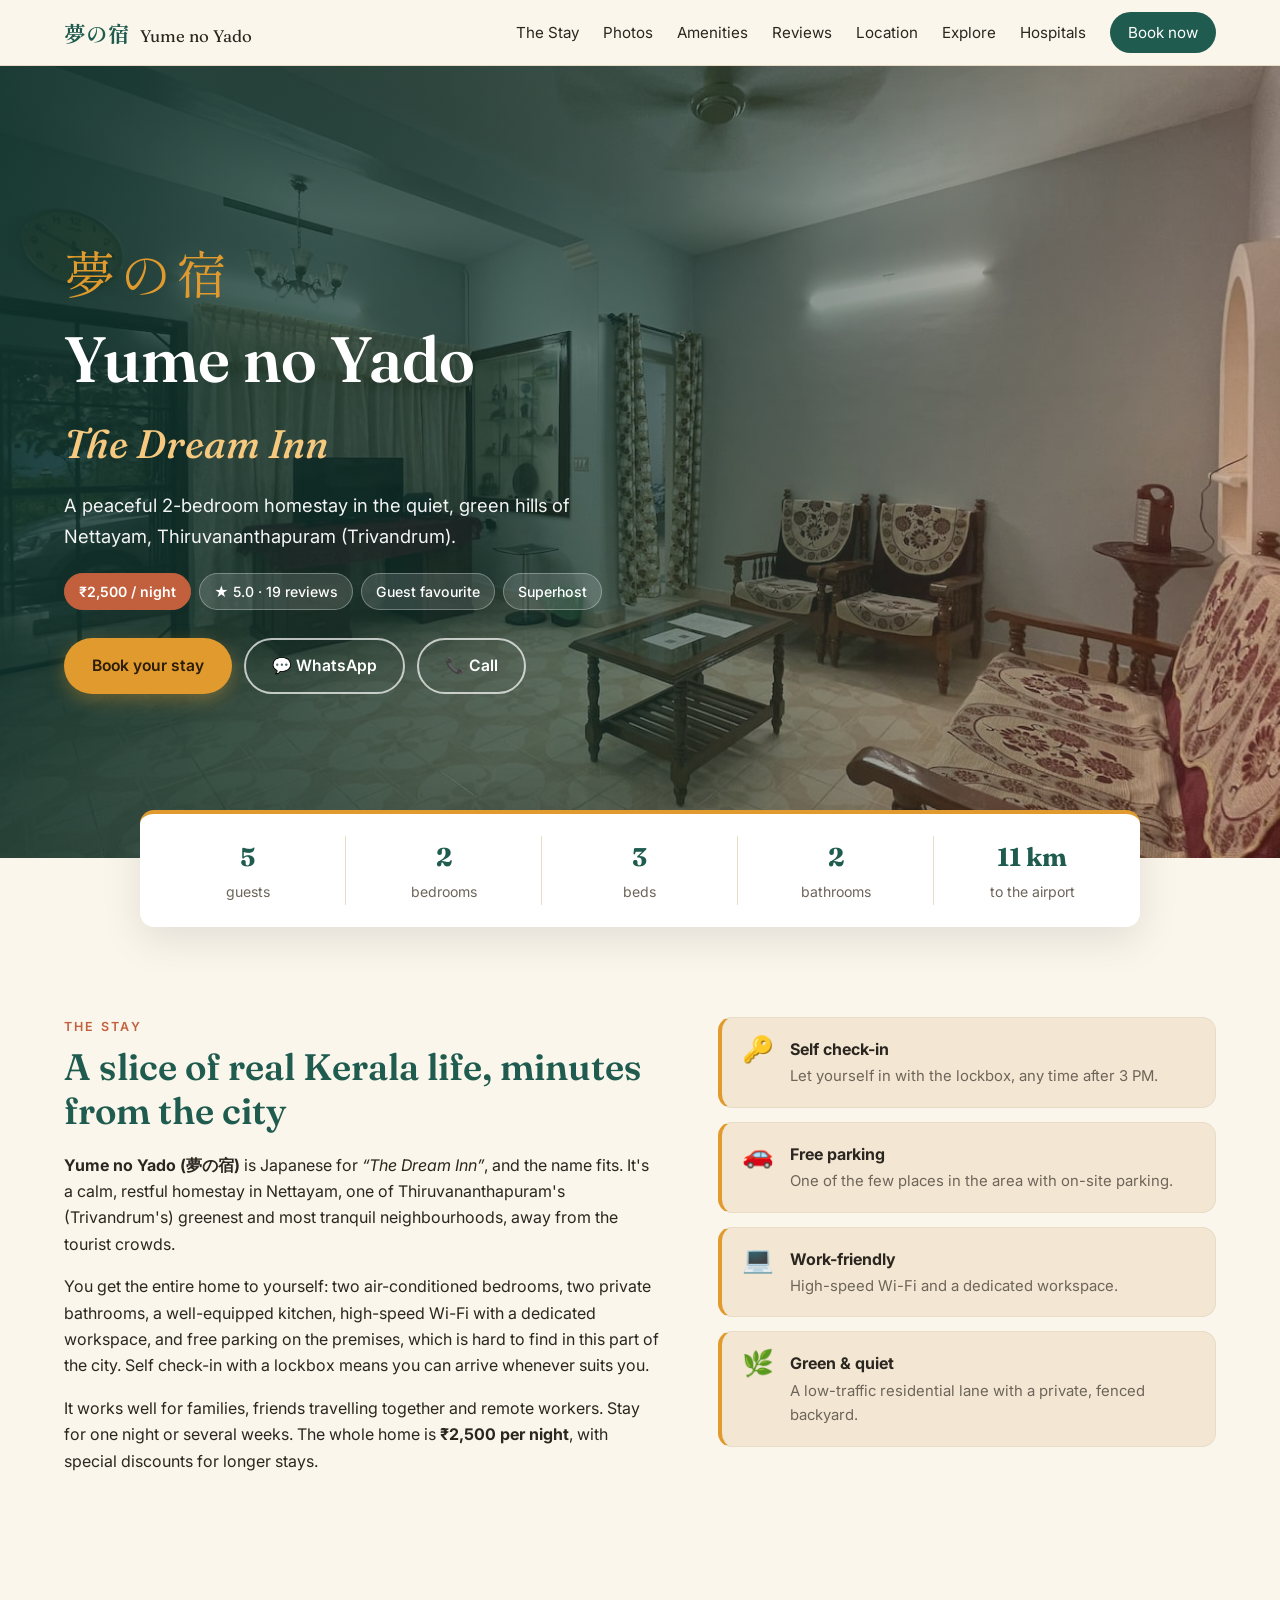
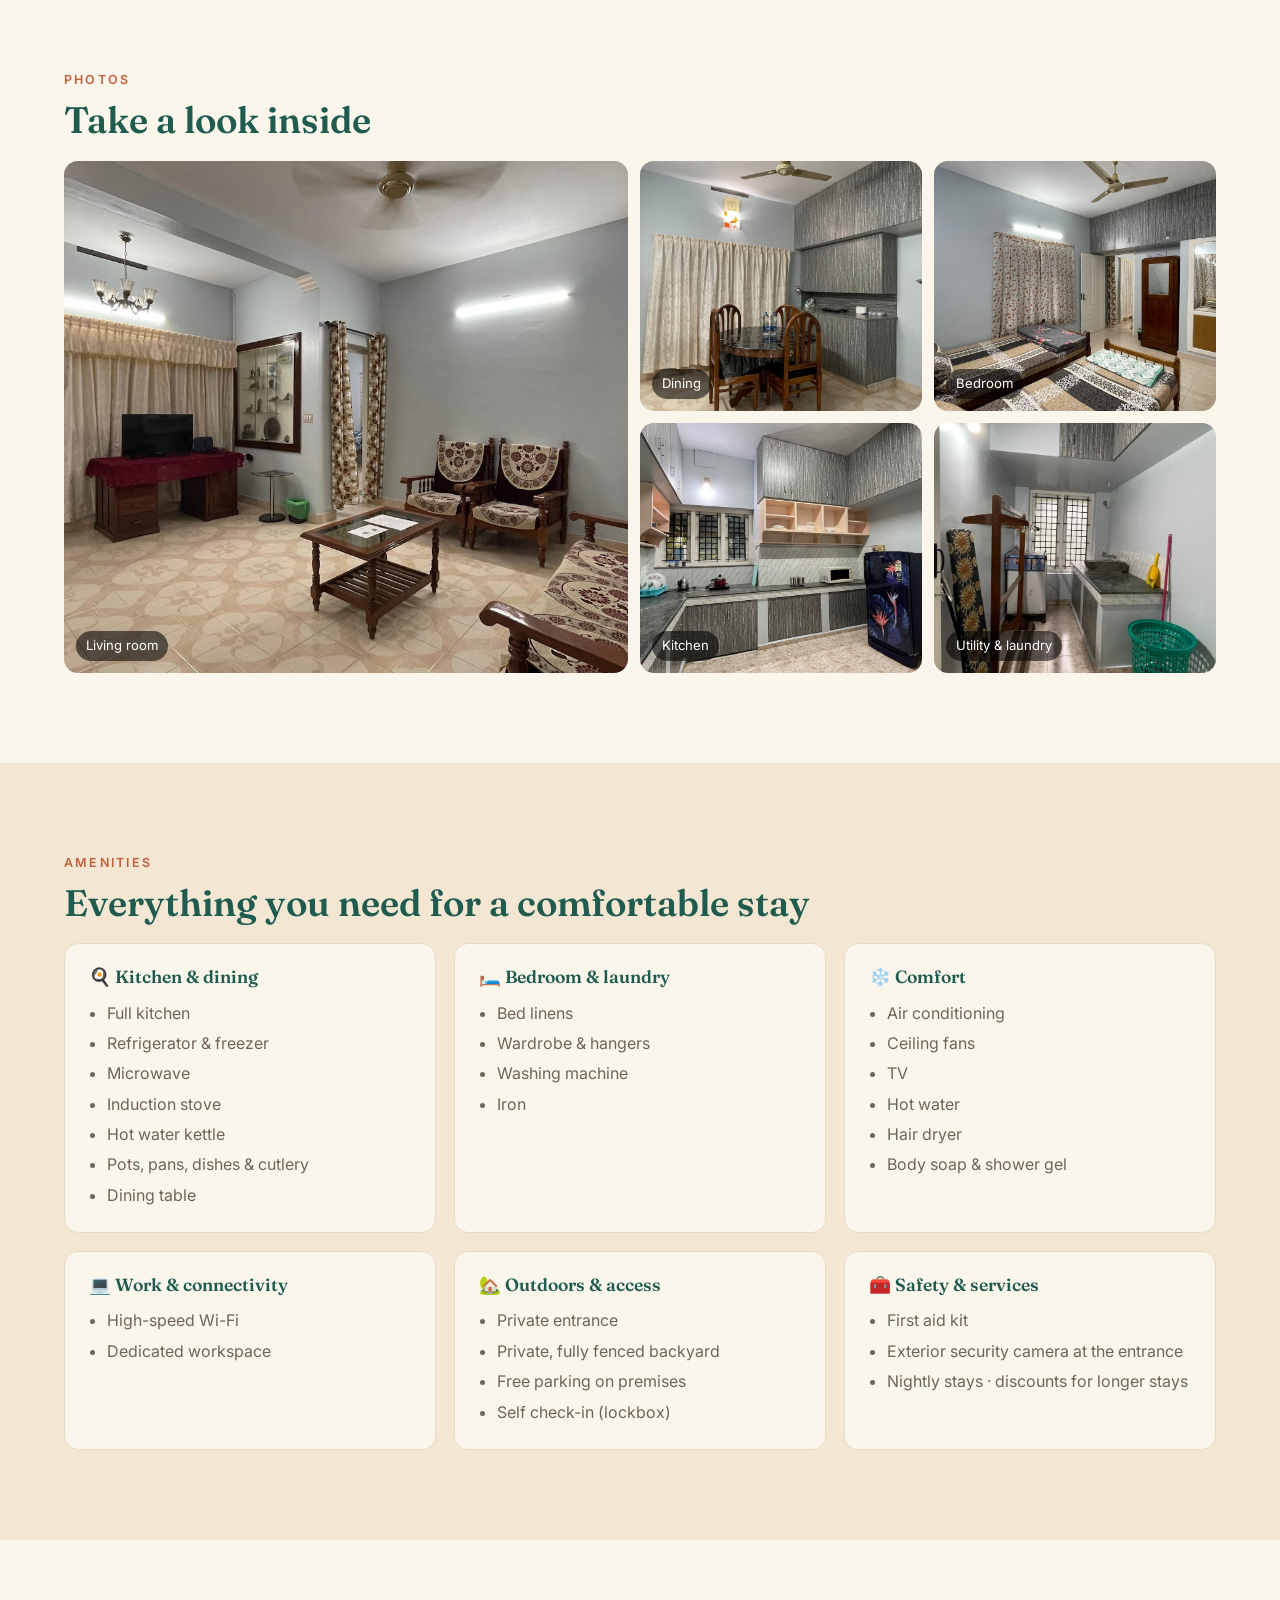
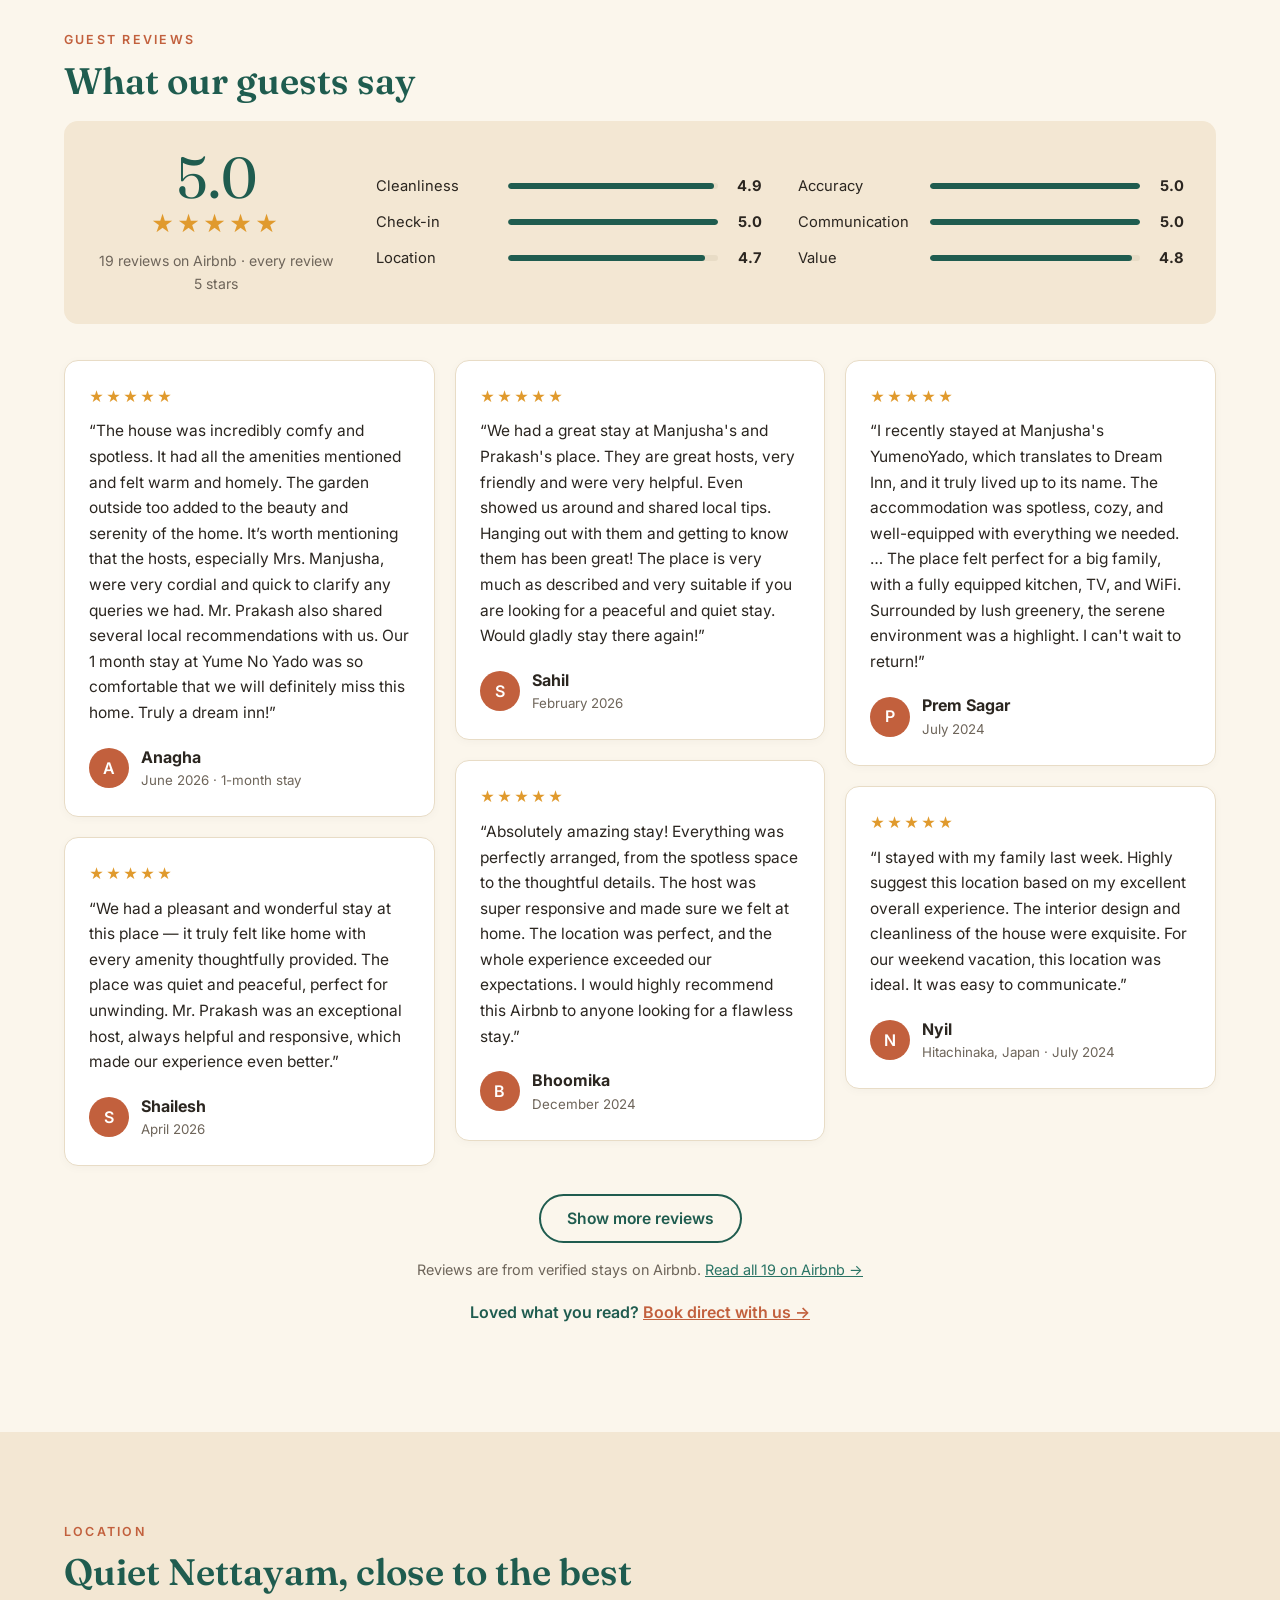
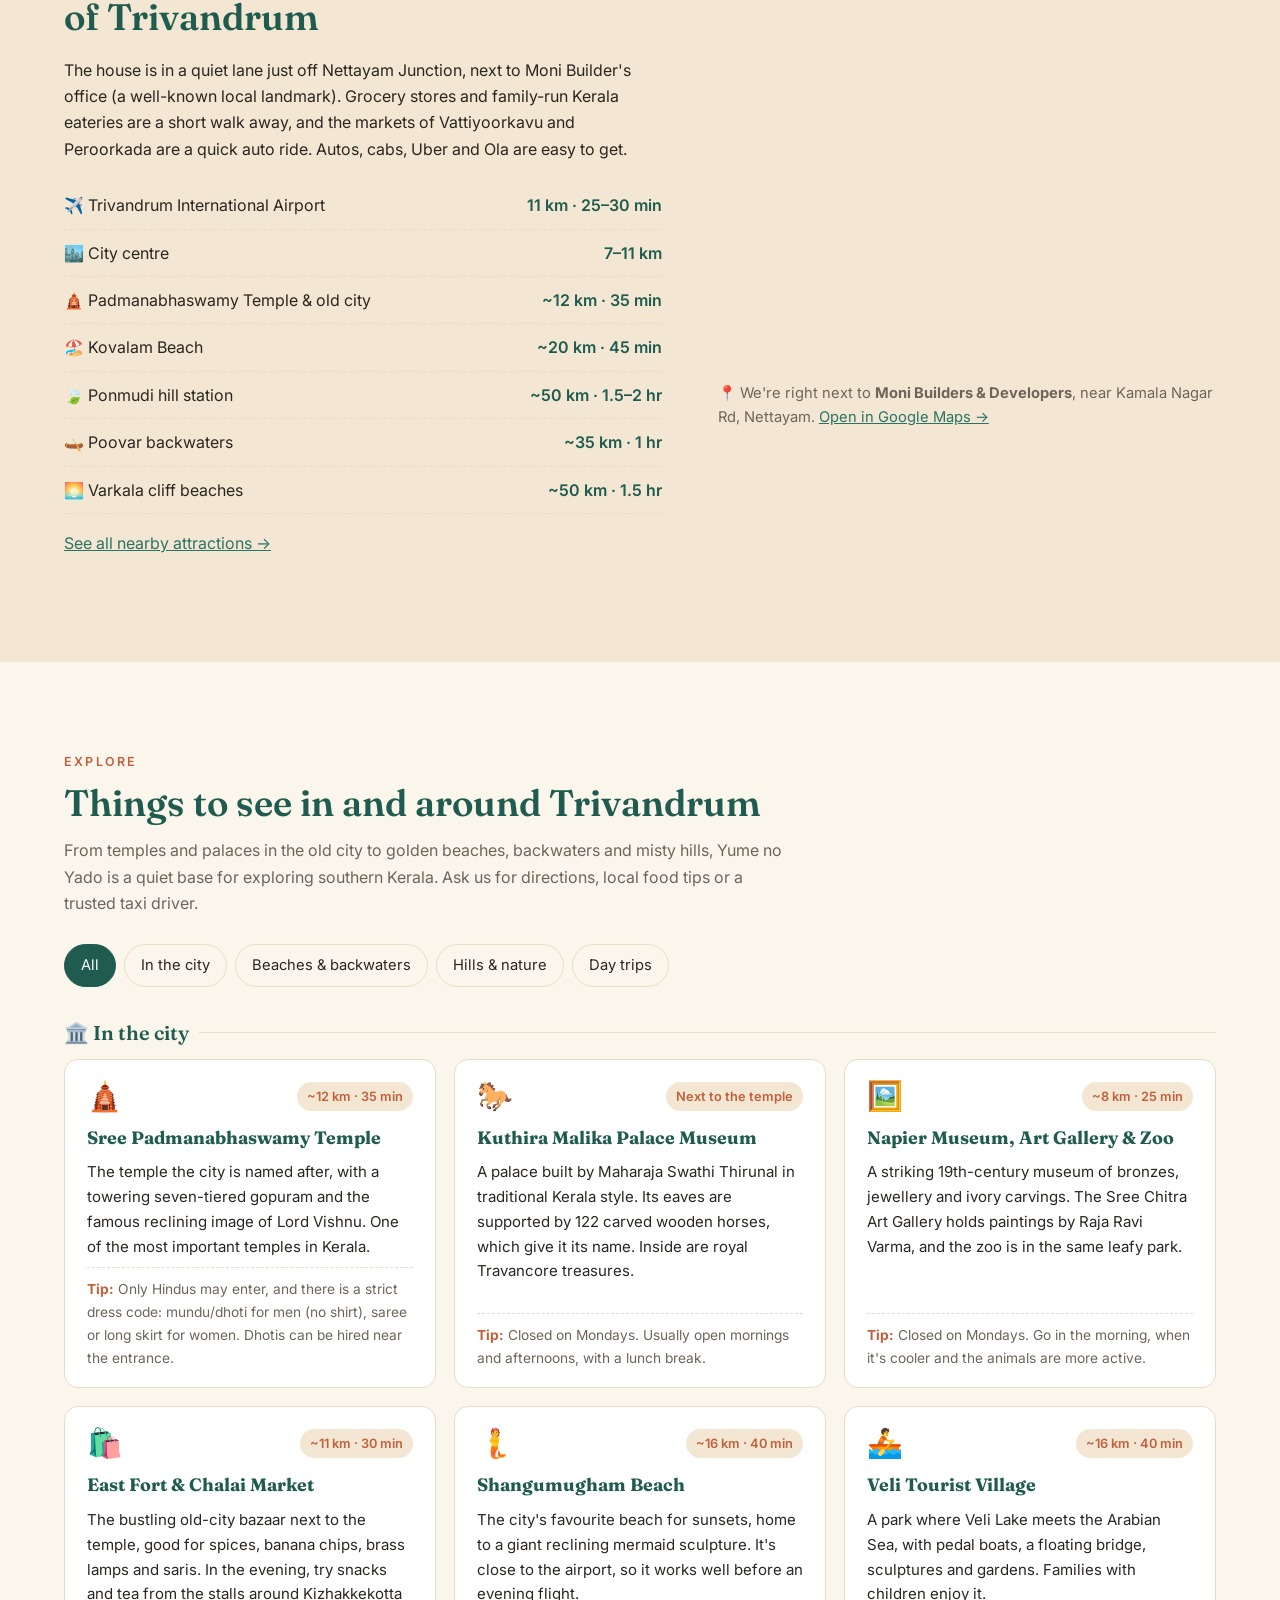
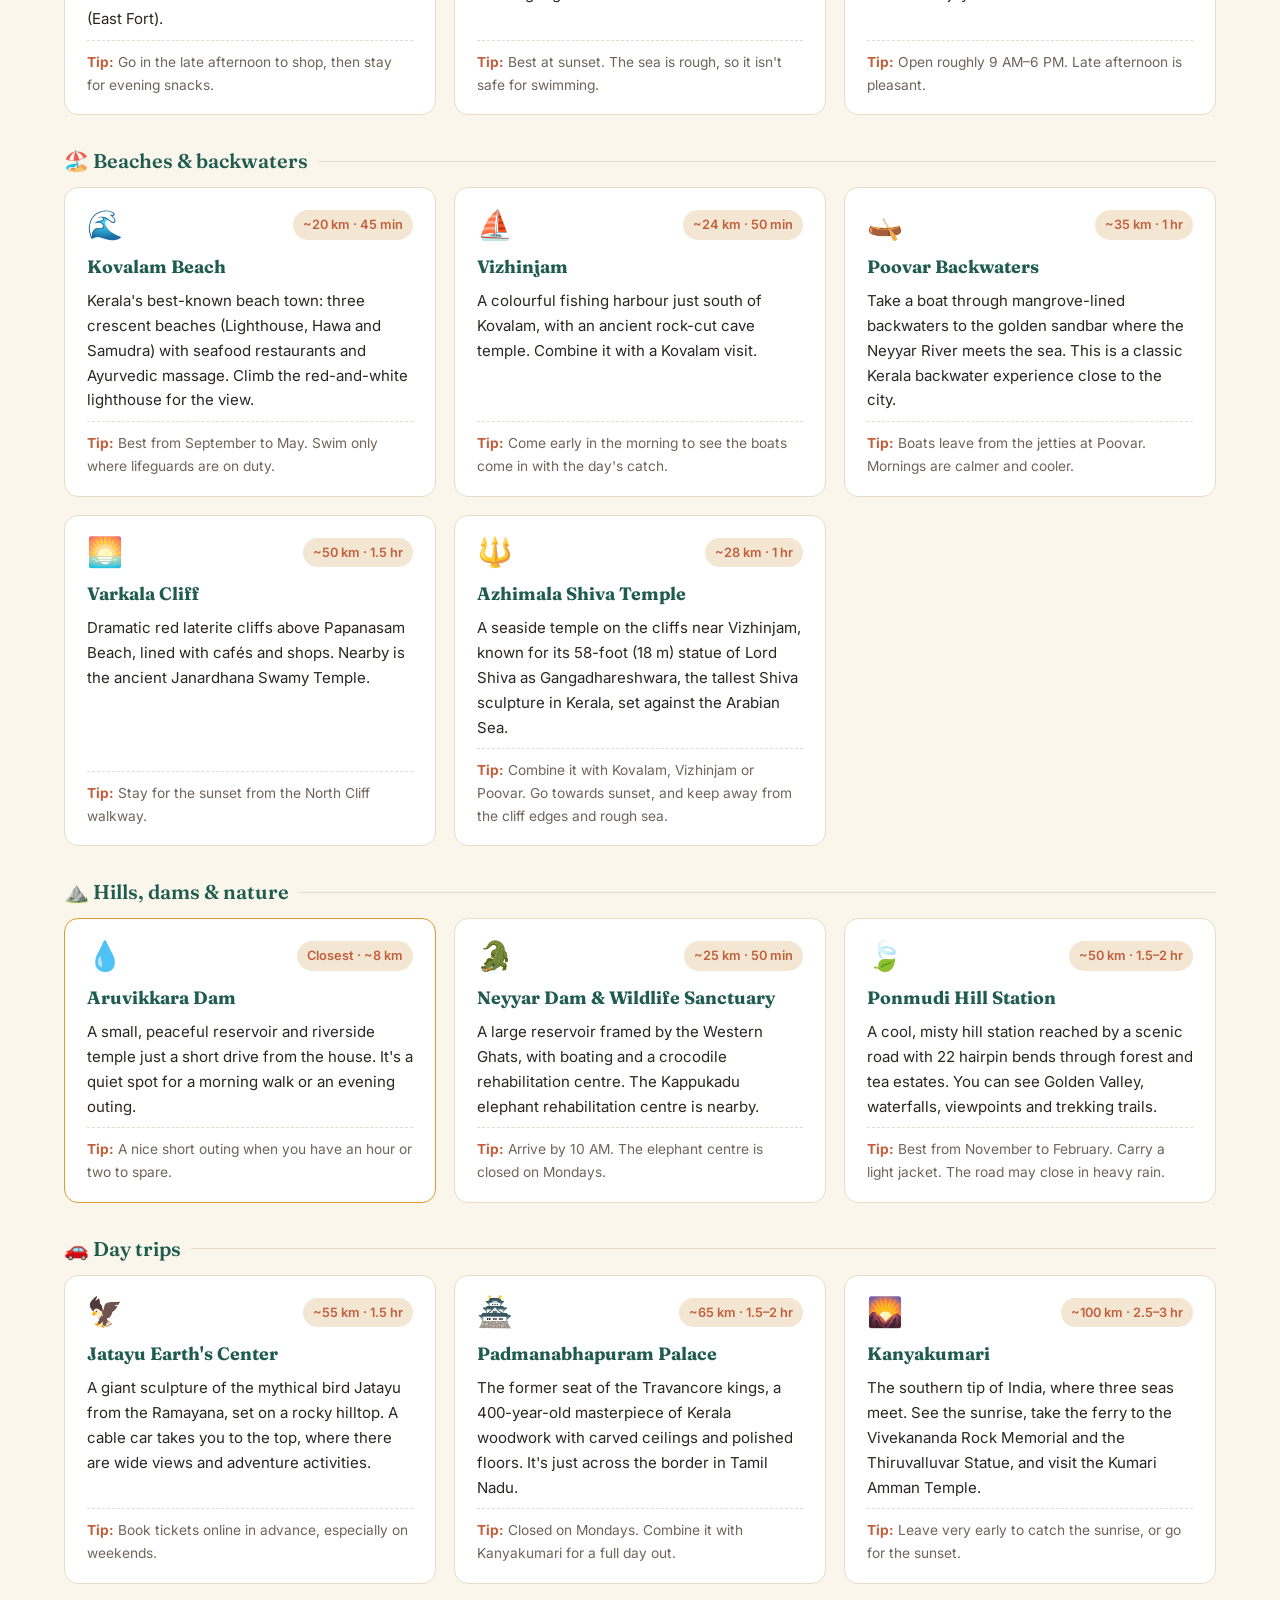
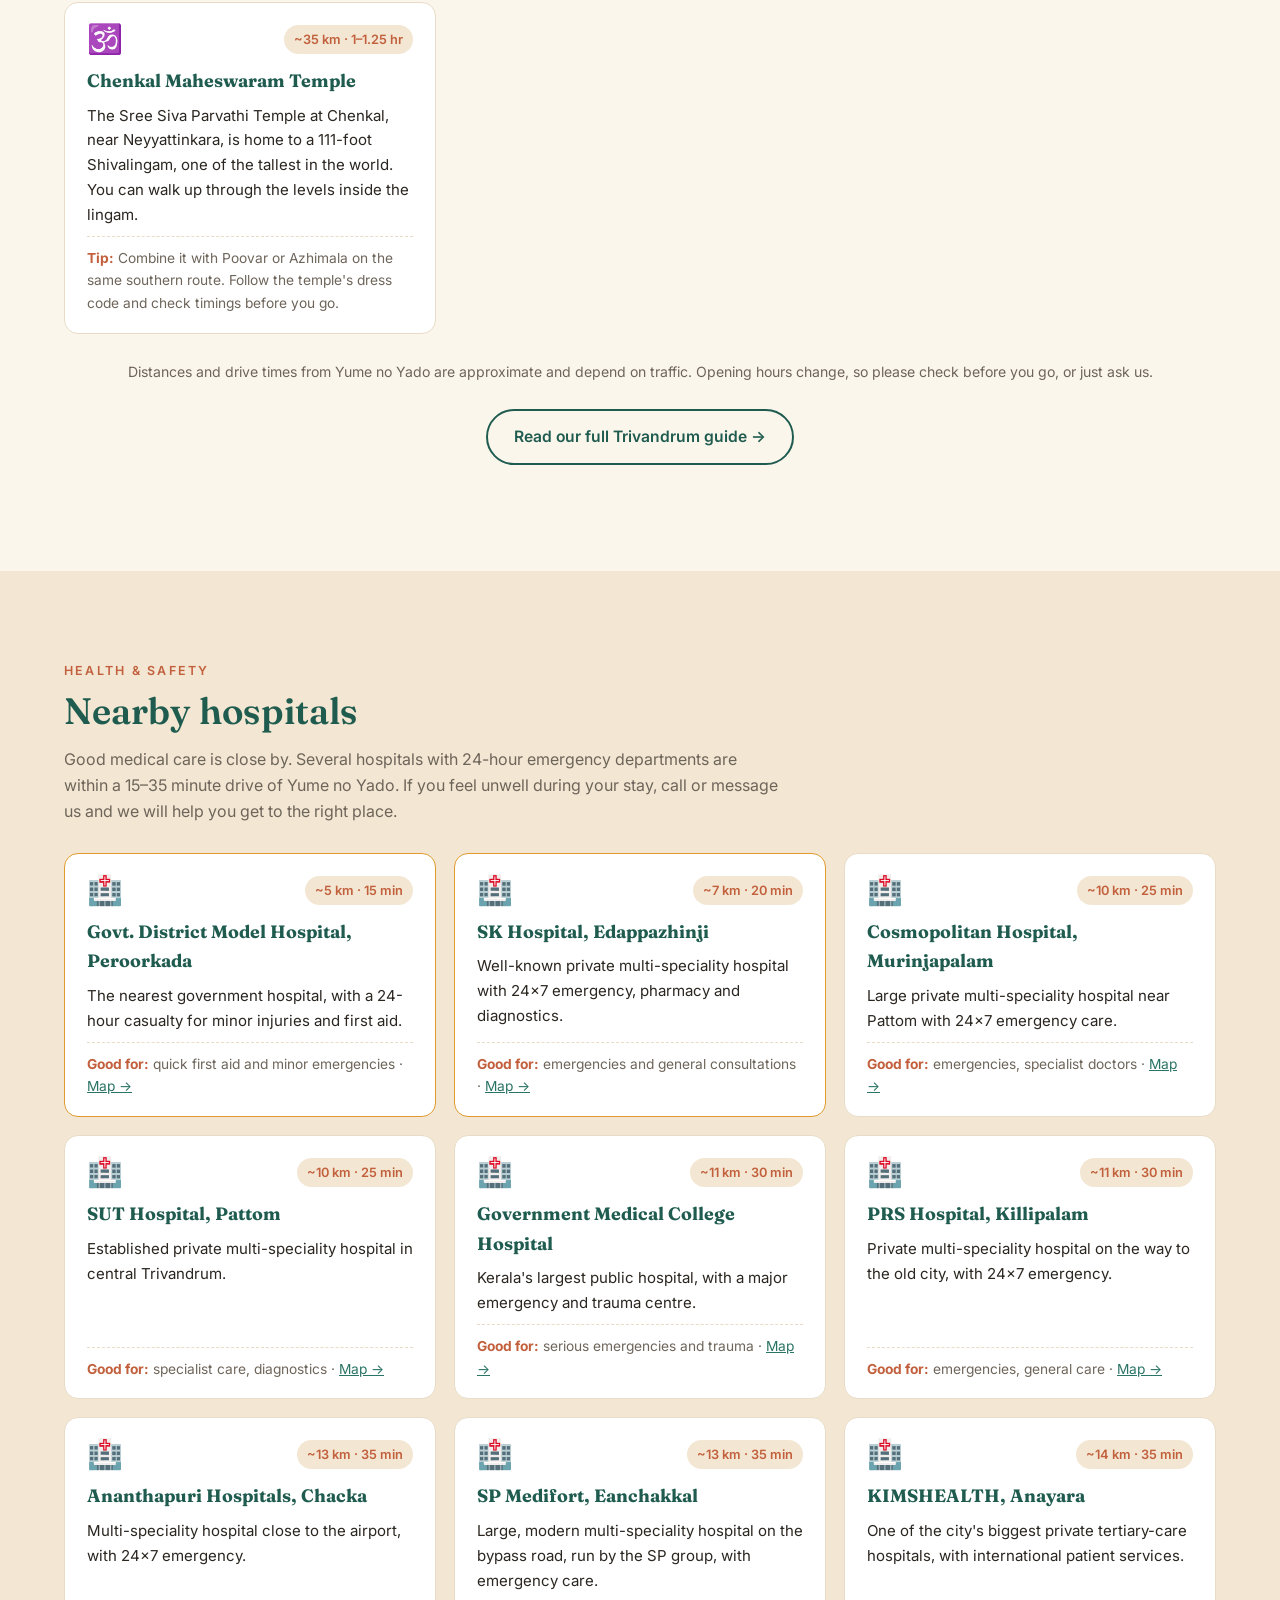
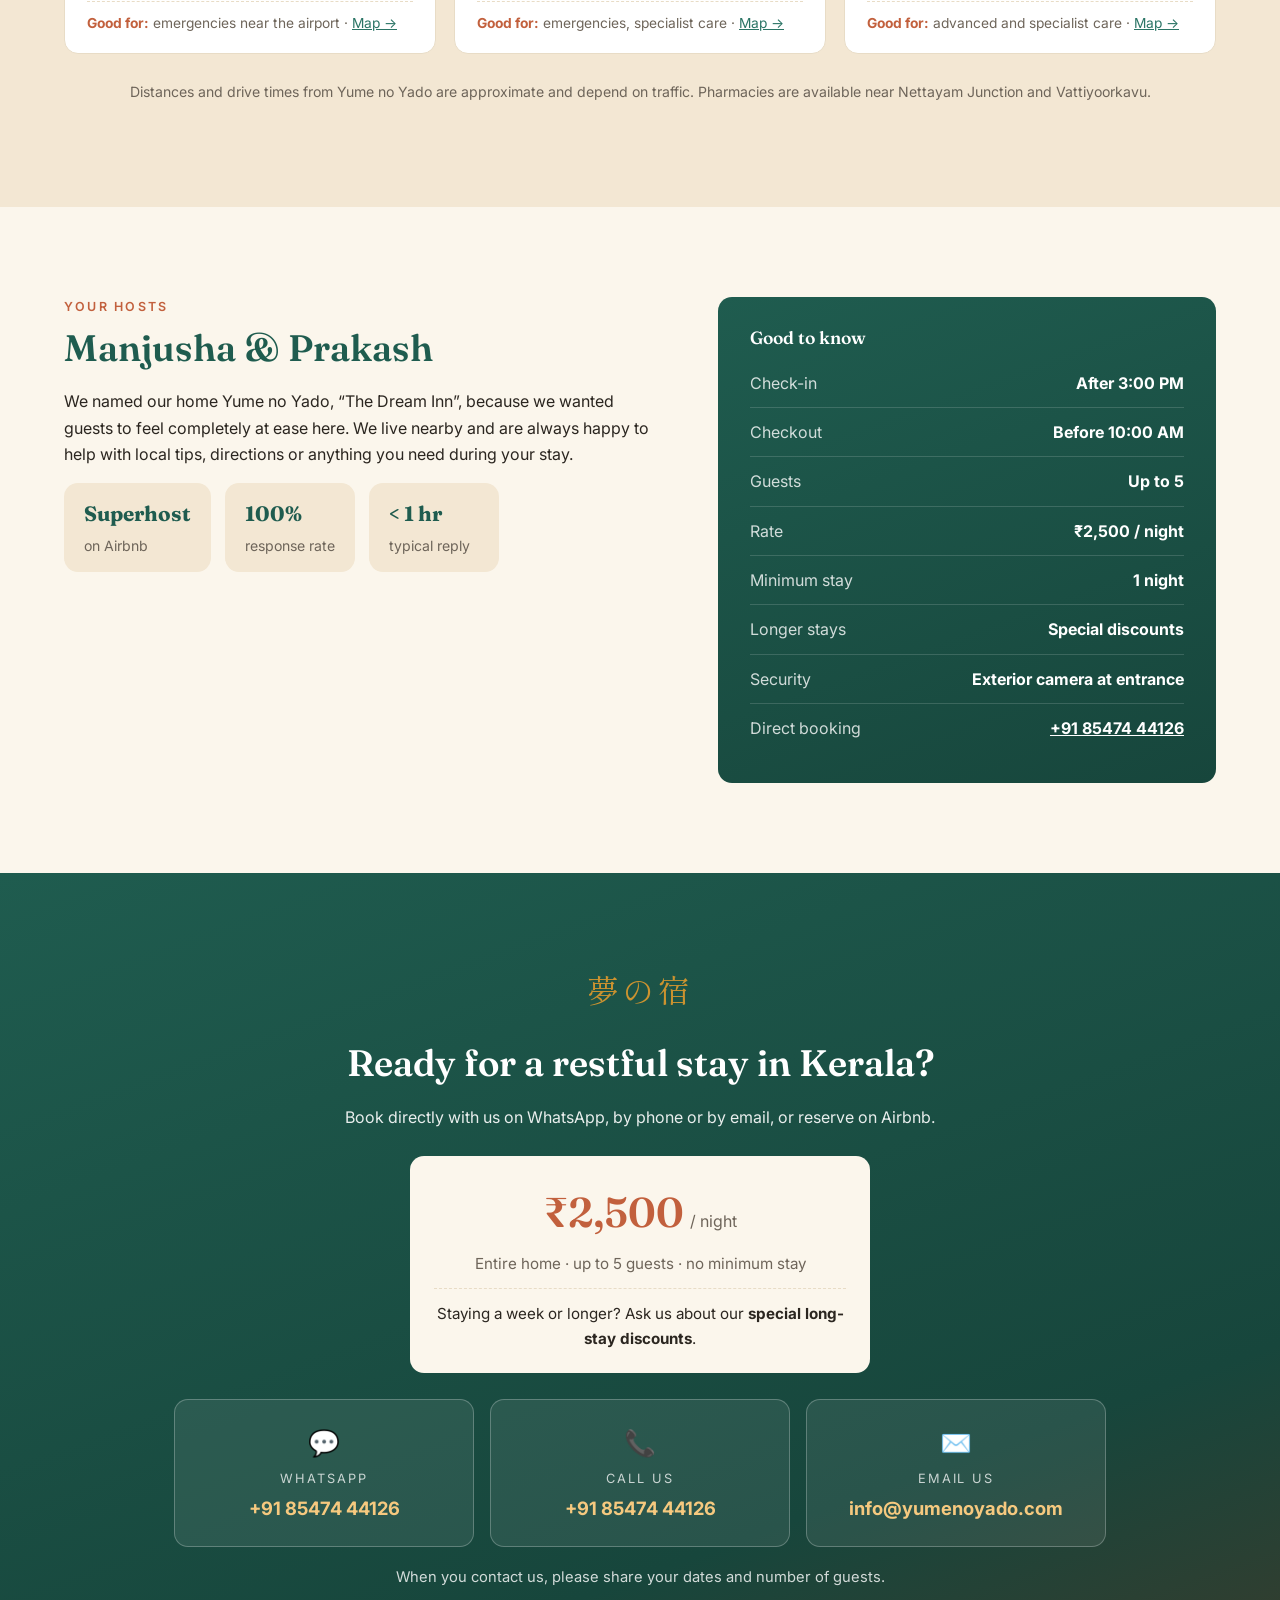
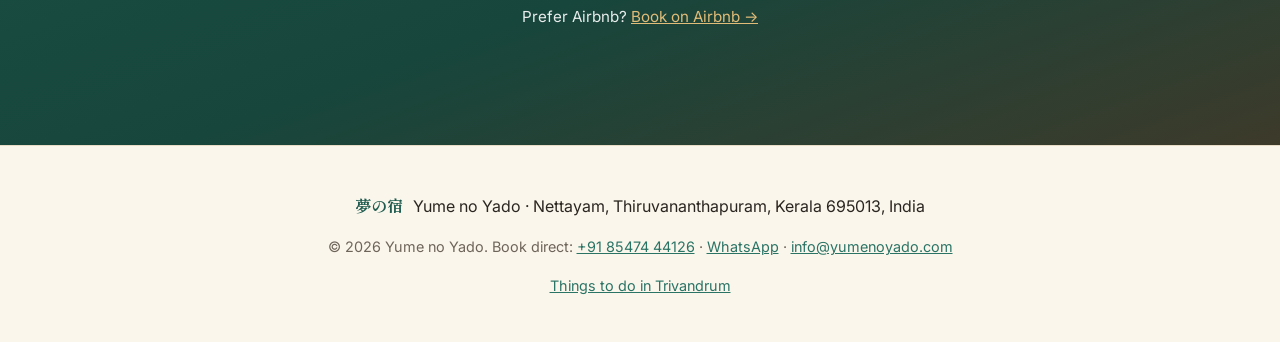
==== commit 60e7918b: "Add SP Medifort, Azhimala and Chenkal temples" ====
--- a/index.html
+++ b/index.html
@@ -84,7 +84,7 @@
   <!-- Phone-only booking shortcuts stay hidden even if a browser still has an old copy of style.css -->
   <style>.book-bar, .nav-book { display: none; }</style>
   <!-- EDIT: bump the ?v= number whenever style.css or script.js changes, so browsers load the new version -->
-  <link rel="stylesheet" href="style.css?v=4">
+  <link rel="stylesheet" href="style.css?v=5">
 </head>
 <body>
 
@@ -419,6 +419,12 @@
         <p>Dramatic red laterite cliffs above Papanasam Beach, lined with cafés and shops. Nearby is the ancient Janardhana Swamy Temple.</p>
         <p class="tip"><b>Tip:</b> Stay for the sunset from the North Cliff walkway.</p>
       </article>
+      <article class="attr">
+        <div class="attr-top"><span class="attr-ico">🔱</span><span class="dist">~28 km · 1 hr</span></div>
+        <h4>Azhimala Shiva Temple</h4>
+        <p>A seaside temple on the cliffs near Vizhinjam, known for its 58-foot (18 m) statue of Lord Shiva as Gangadhareshwara, the tallest Shiva sculpture in Kerala, set against the Arabian Sea.</p>
+        <p class="tip"><b>Tip:</b> Combine it with Kovalam, Vizhinjam or Poovar. Go towards sunset, and keep away from the cliff edges and rough sea.</p>
+      </article>
     </div>
   </div>
 
@@ -466,6 +472,12 @@
         <h4>Kanyakumari</h4>
         <p>The southern tip of India, where three seas meet. See the sunrise, take the ferry to the Vivekananda Rock Memorial and the Thiruvalluvar Statue, and visit the Kumari Amman Temple.</p>
         <p class="tip"><b>Tip:</b> Leave very early to catch the sunrise, or go for the sunset.</p>
+      </article>
+      <article class="attr">
+        <div class="attr-top"><span class="attr-ico">🕉️</span><span class="dist">~35 km · 1–1.25 hr</span></div>
+        <h4>Chenkal Maheswaram Temple</h4>
+        <p>The Sree Siva Parvathi Temple at Chenkal, near Neyyattinkara, is home to a 111-foot Shivalingam, one of the tallest in the world. You can walk up through the levels inside the lingam.</p>
+        <p class="tip"><b>Tip:</b> Combine it with Poovar or Azhimala on the same southern route. Follow the temple's dress code and check timings before you go.</p>
       </article>
     </div>
   </div>
@@ -523,6 +535,12 @@
           <h4>Ananthapuri Hospitals, Chacka</h4>
           <p>Multi-speciality hospital close to the airport, with 24×7 emergency.</p>
           <p class="tip"><b>Good for:</b> emergencies near the airport · <a href="https://www.google.com/maps/search/?api=1&amp;query=Ananthapuri%20Hospitals%20Chacka%20Thiruvananthapuram" target="_blank" rel="noopener">Map →</a></p>
+        </article>
+        <article class="attr">
+          <div class="attr-top"><span class="attr-ico">🏥</span><span class="dist">~13 km · 35 min</span></div>
+          <h4>SP Medifort, Eanchakkal</h4>
+          <p>Large, modern multi-speciality hospital on the bypass road, run by the SP group, with emergency care.</p>
+          <p class="tip"><b>Good for:</b> emergencies, specialist care · <a href="https://www.google.com/maps/search/?api=1&amp;query=SP%20Medifort%20Hospital%20Thiruvananthapuram" target="_blank" rel="noopener">Map →</a></p>
         </article>
         <article class="attr">
           <div class="attr-top"><span class="attr-ico">🏥</span><span class="dist">~14 km · 35 min</span></div>
@@ -619,6 +637,6 @@
   <img alt="">
 </div>
 
-<script src="script.js?v=4"></script>
+<script src="script.js?v=5"></script>
 </body>
 </html>
--- a/style.css
+++ b/style.css
@@ -296,6 +296,17 @@
 .fest-list li, .tips-list li { margin-bottom: 10px; }
 .guide-cta-actions { justify-content: center; }
 .guide-link { margin-top: 26px; text-align: center; }
+.tour-card {
+  display: grid; grid-template-columns: 1.3fr 1fr; gap: 36px; align-items: start;
+  background: #fff; border: 1px solid var(--line); border-top: 4px solid var(--gold);
+  border-radius: var(--radius); padding: 32px 34px;
+}
+.tour-card h2 { margin-bottom: 14px; }
+.tour-list { padding-left: 20px; margin: 14px 0 0; }
+.tour-list li { margin-bottom: 10px; }
+.tour-facts .distances { margin-top: 0; }
+.tour-note { font-size: .9rem; color: var(--muted); margin: 14px 0 0; }
+@media (max-width: 900px) { .tour-card { grid-template-columns: 1fr; gap: 20px; padding: 24px 20px; } }
 
 /* ---------- Booking shortcuts ---------- */
 .review-cta { margin-top: 18px; font-weight: 600; color: var(--green); }
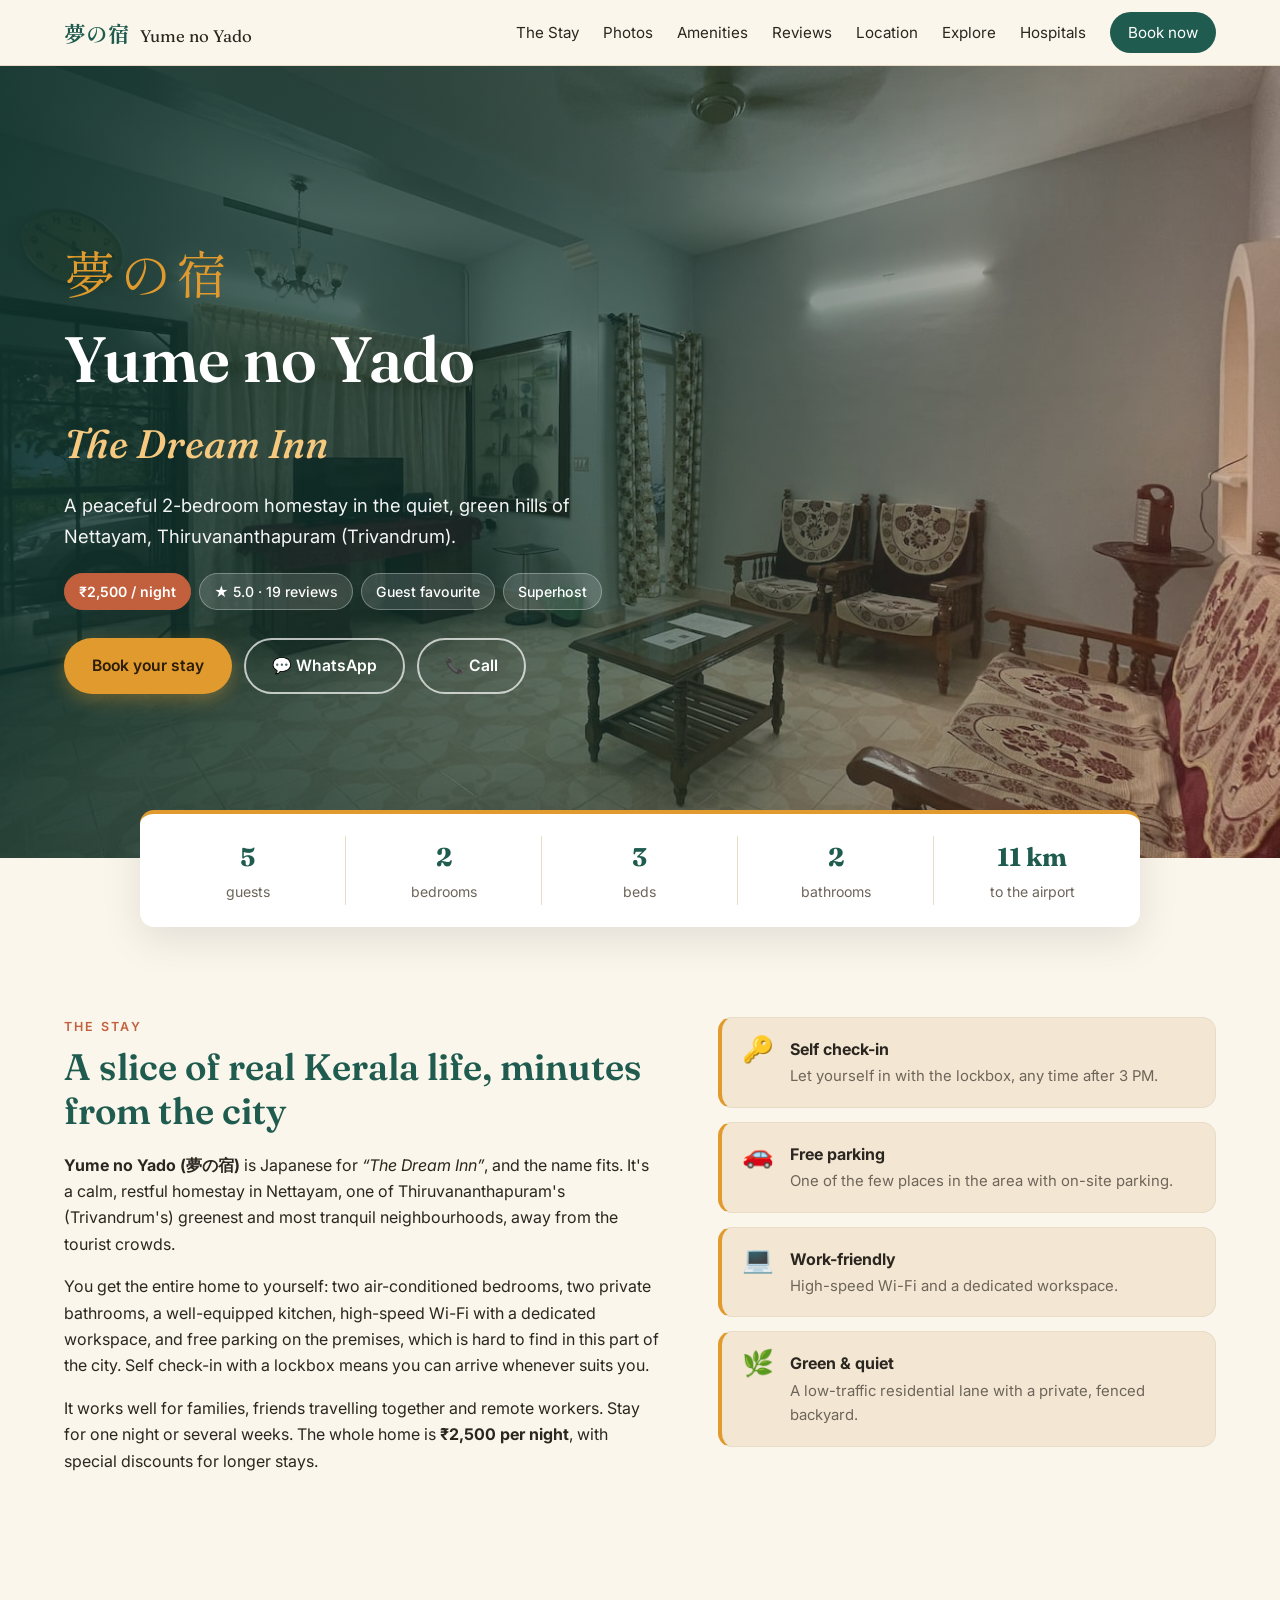
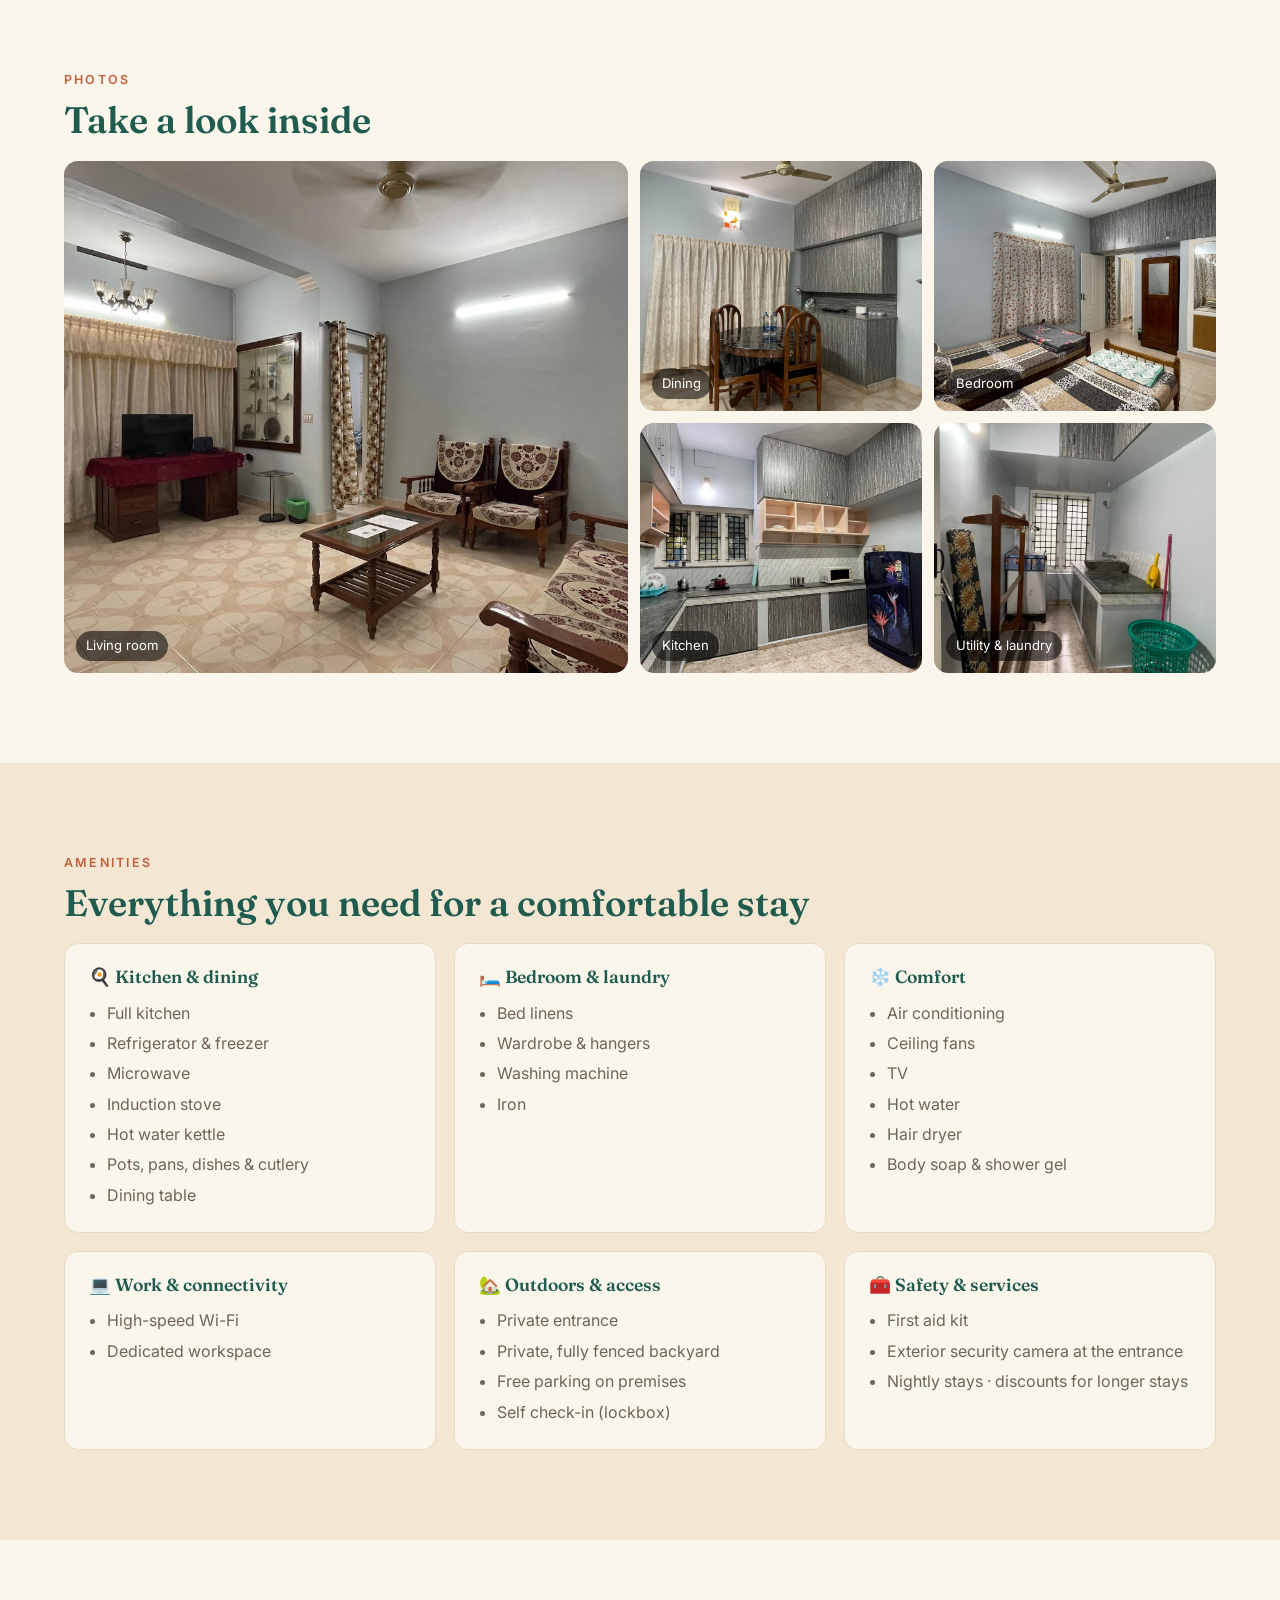
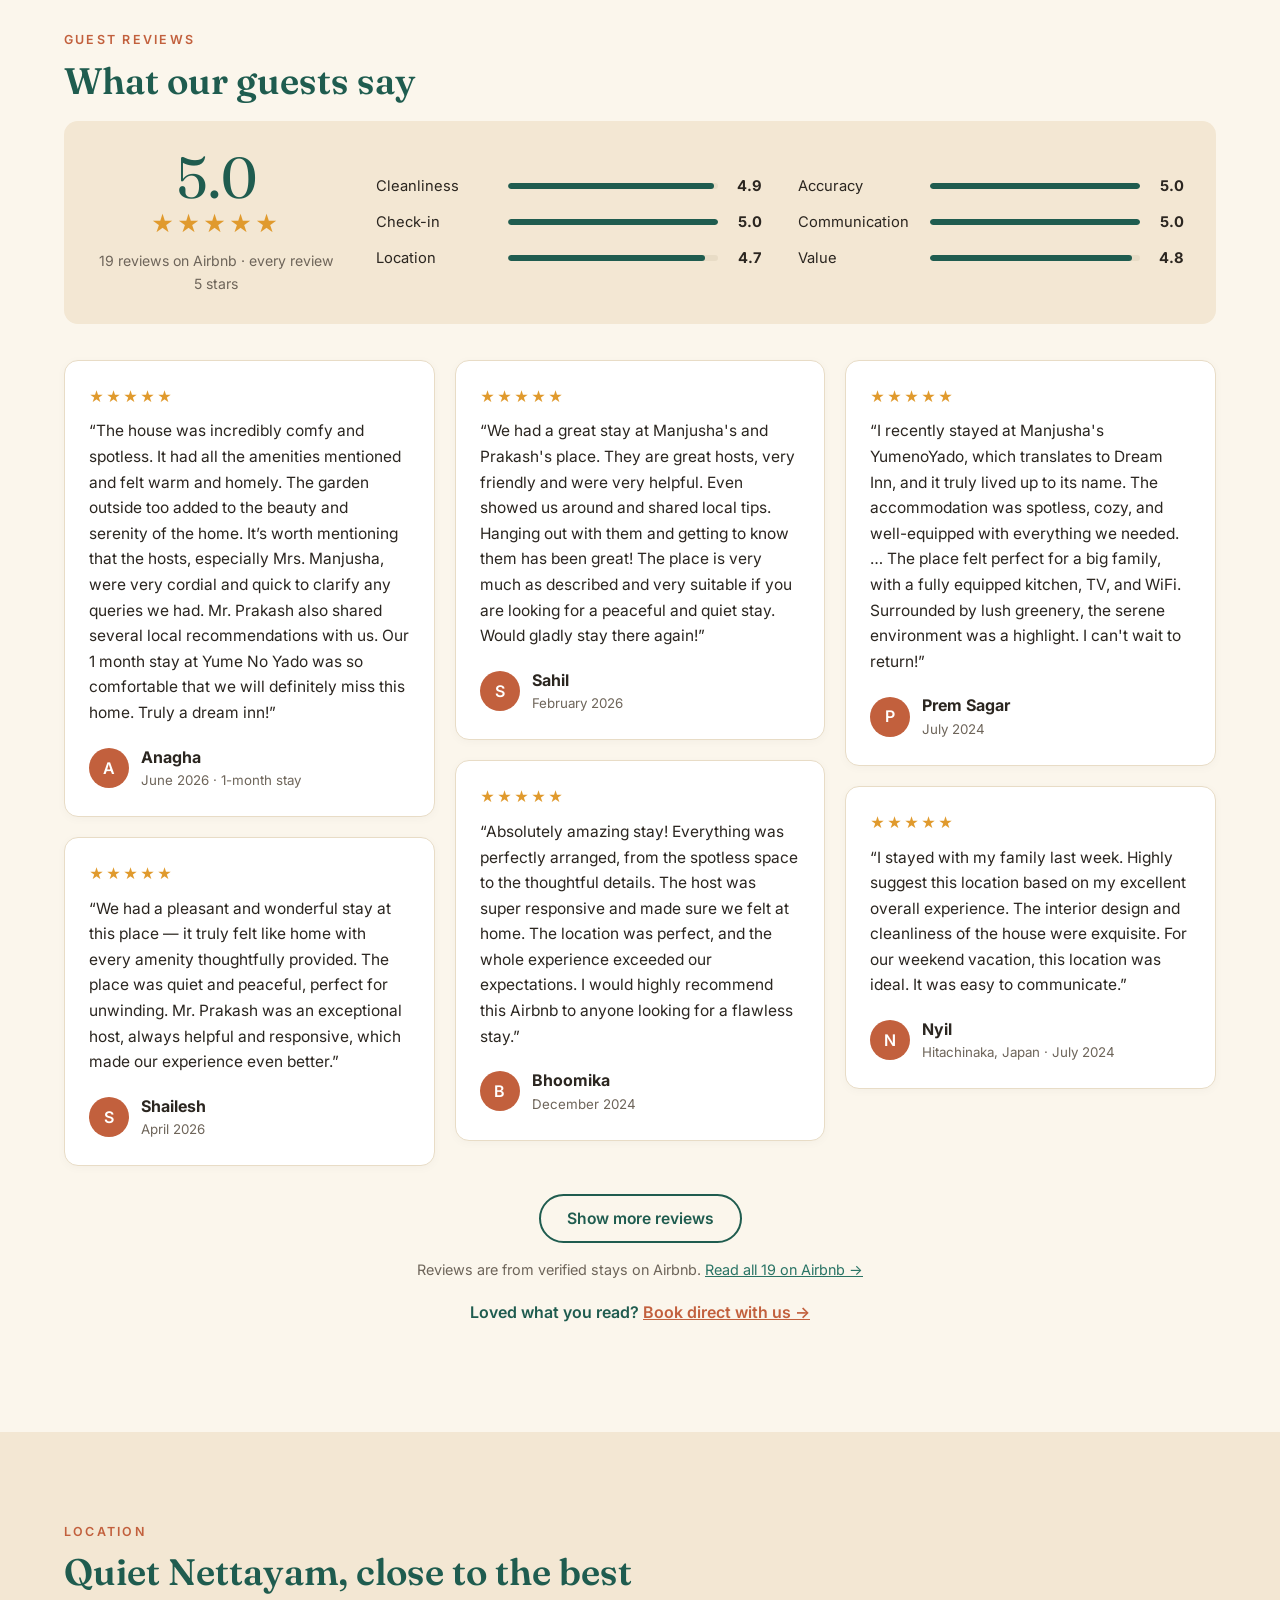
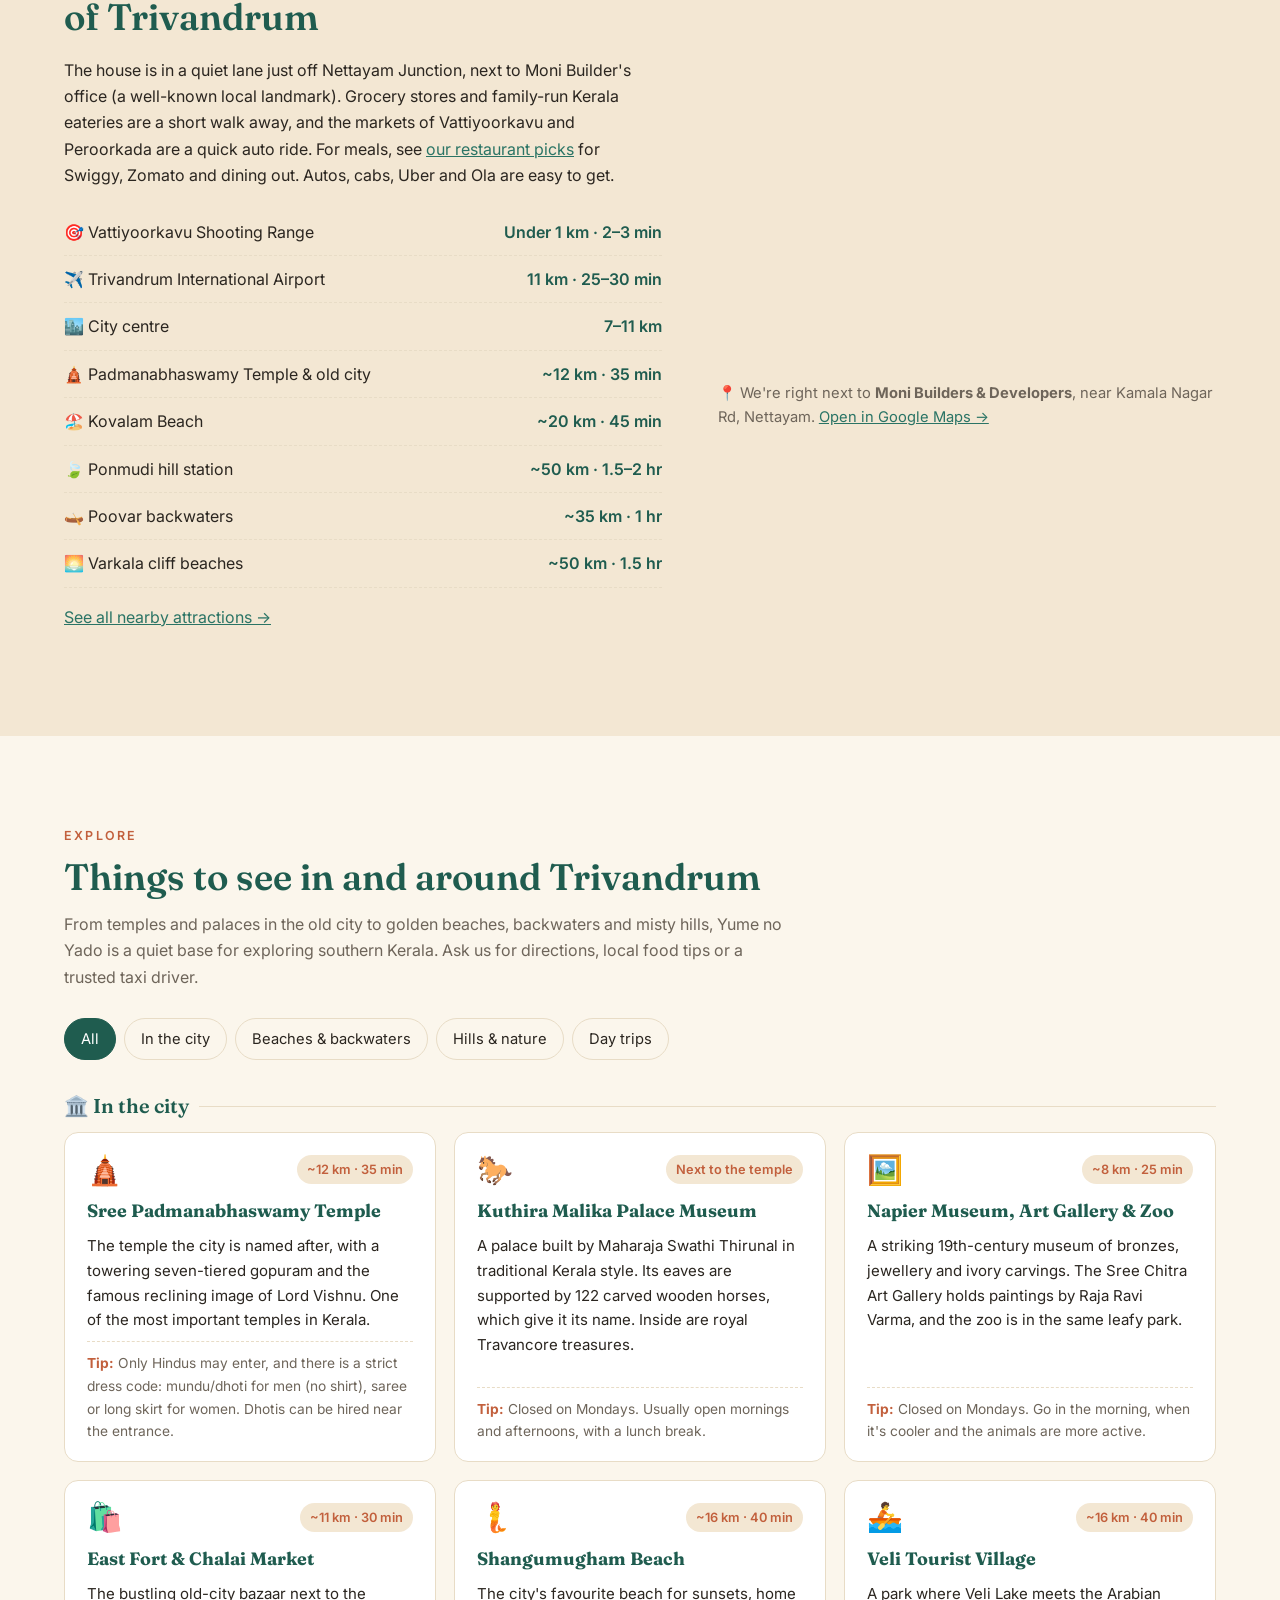
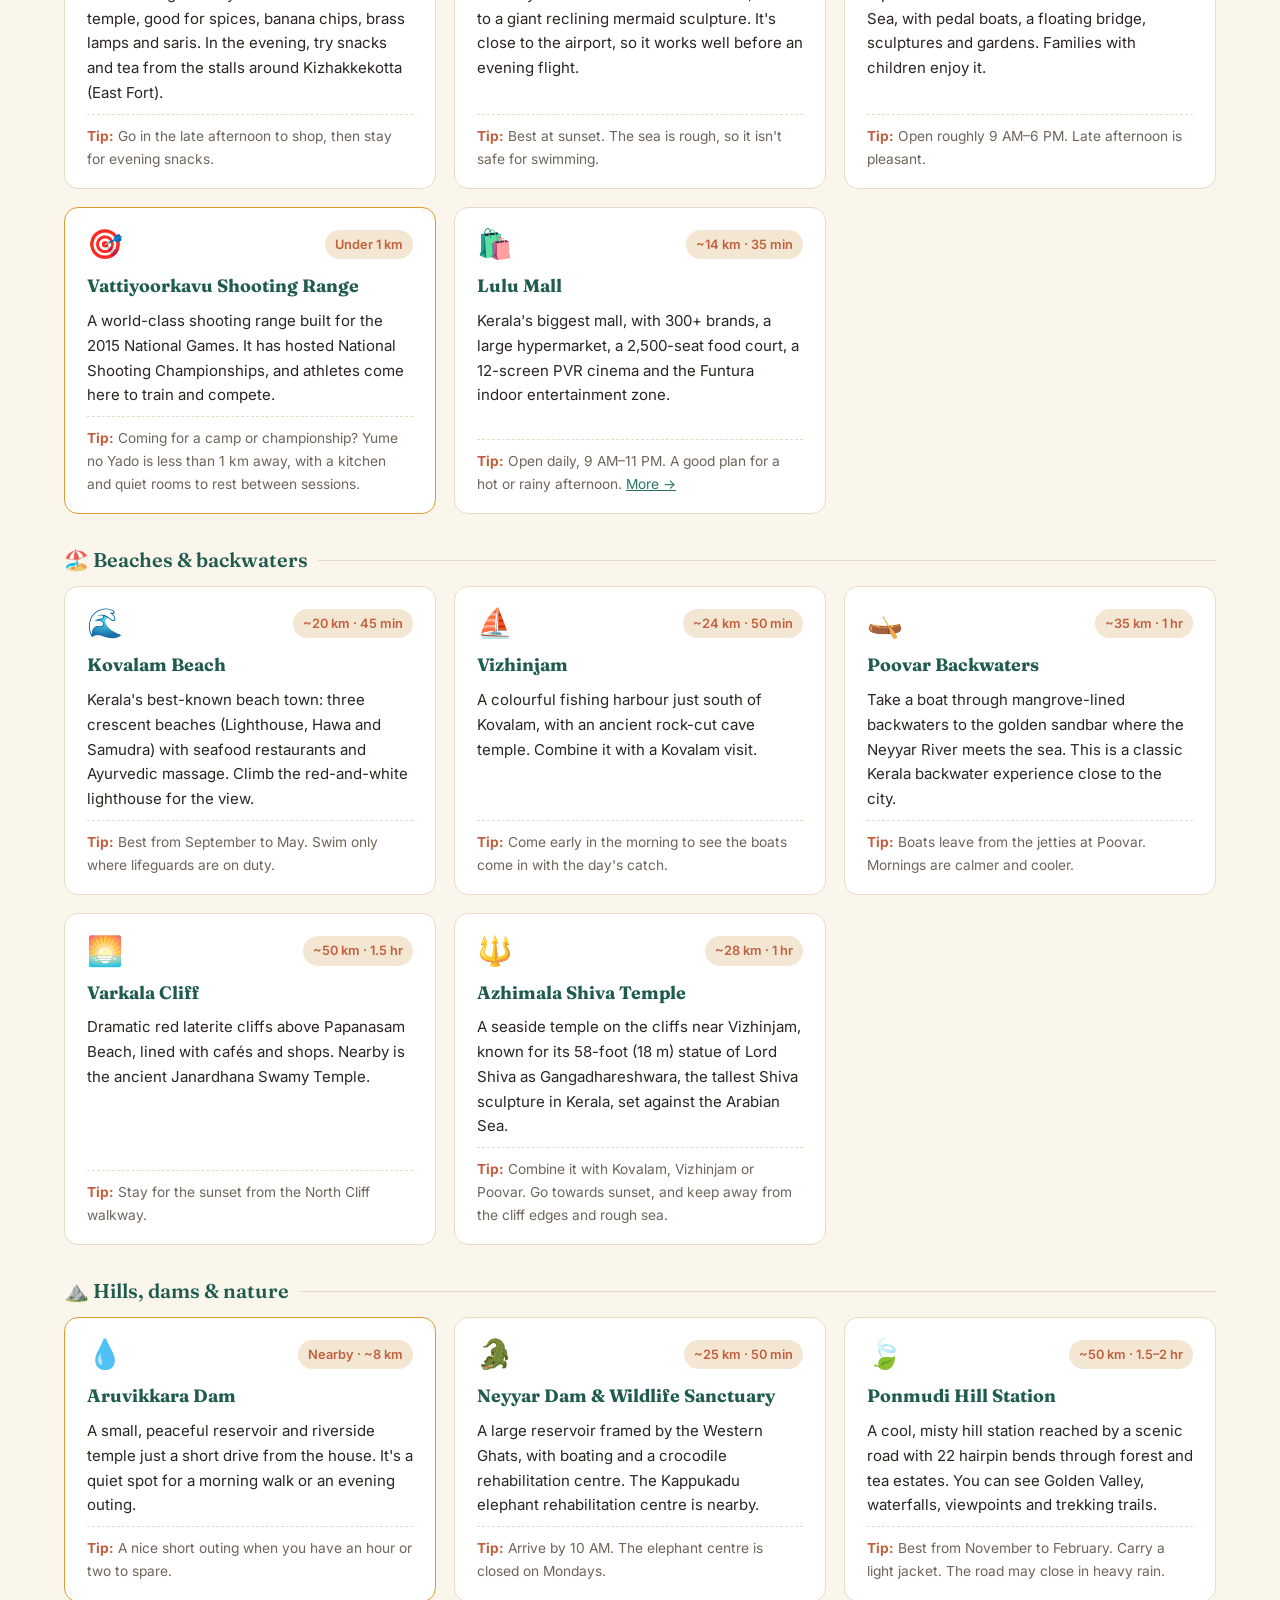
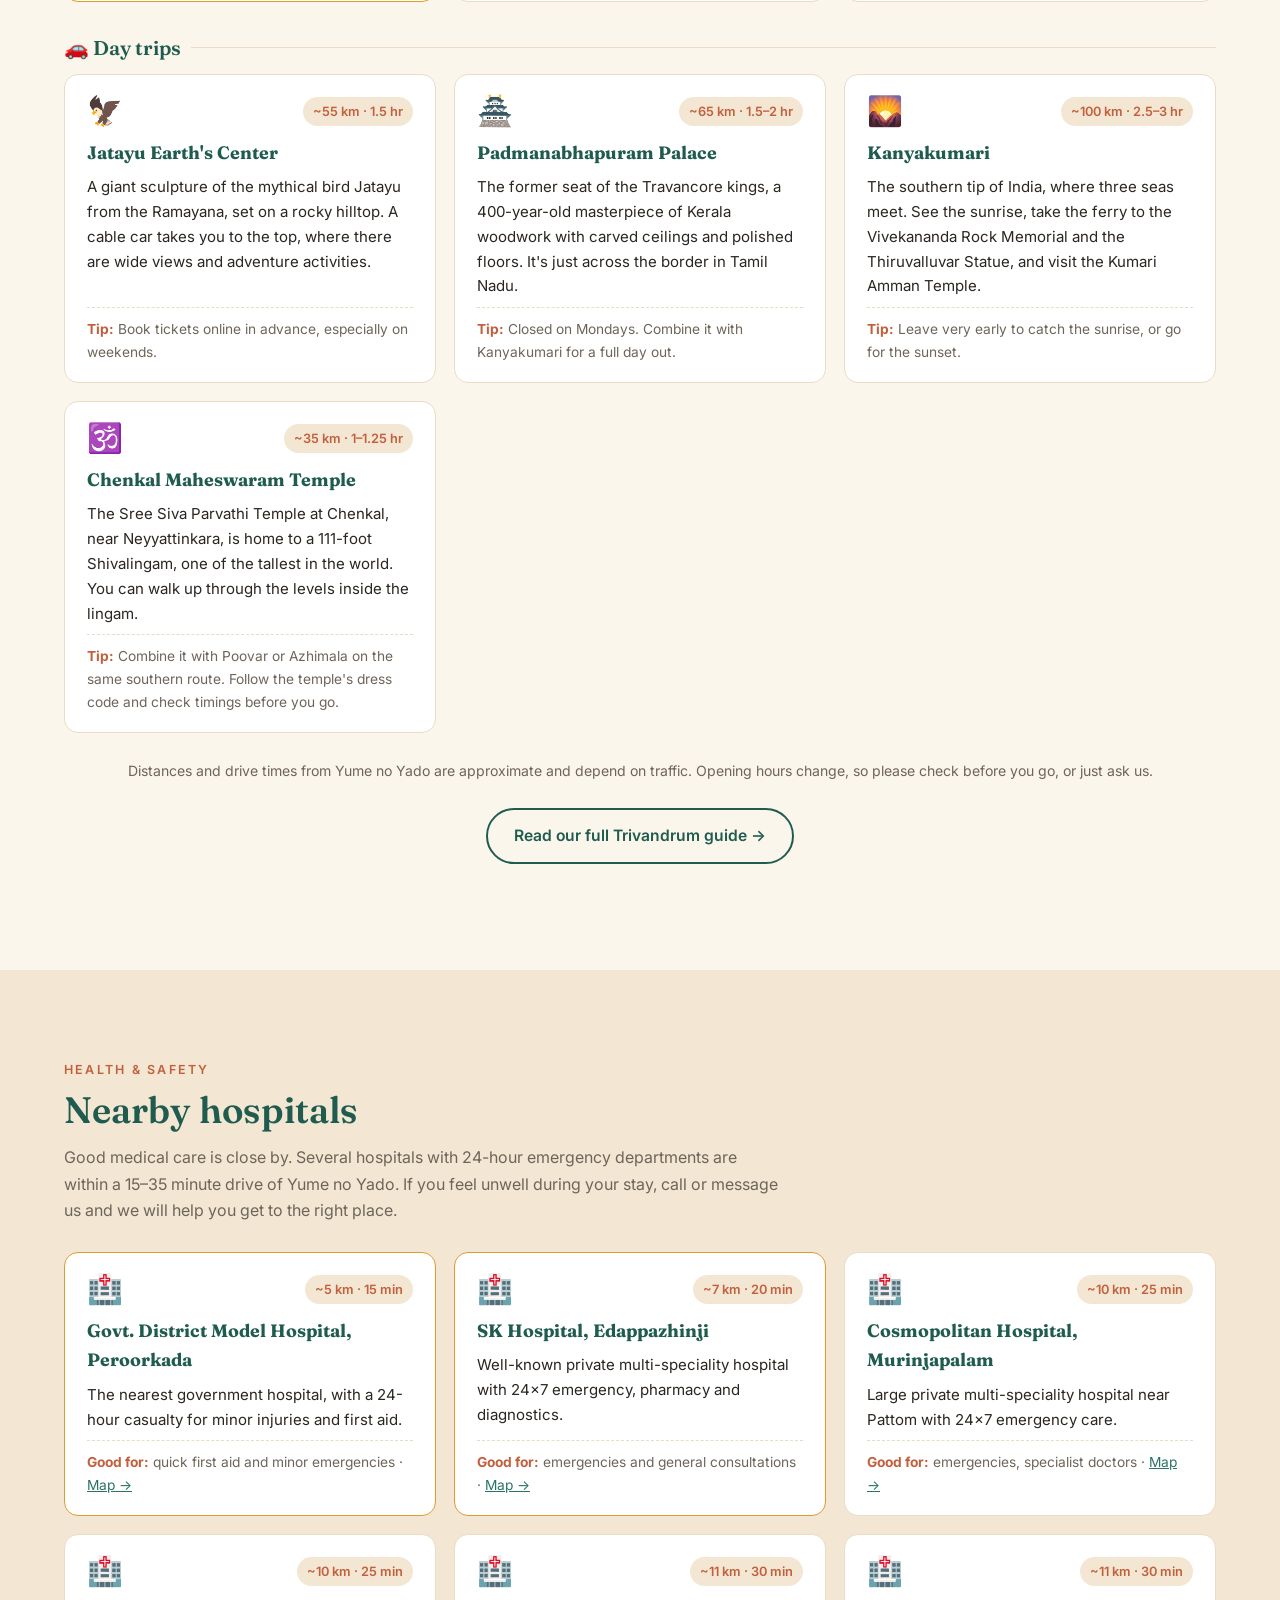
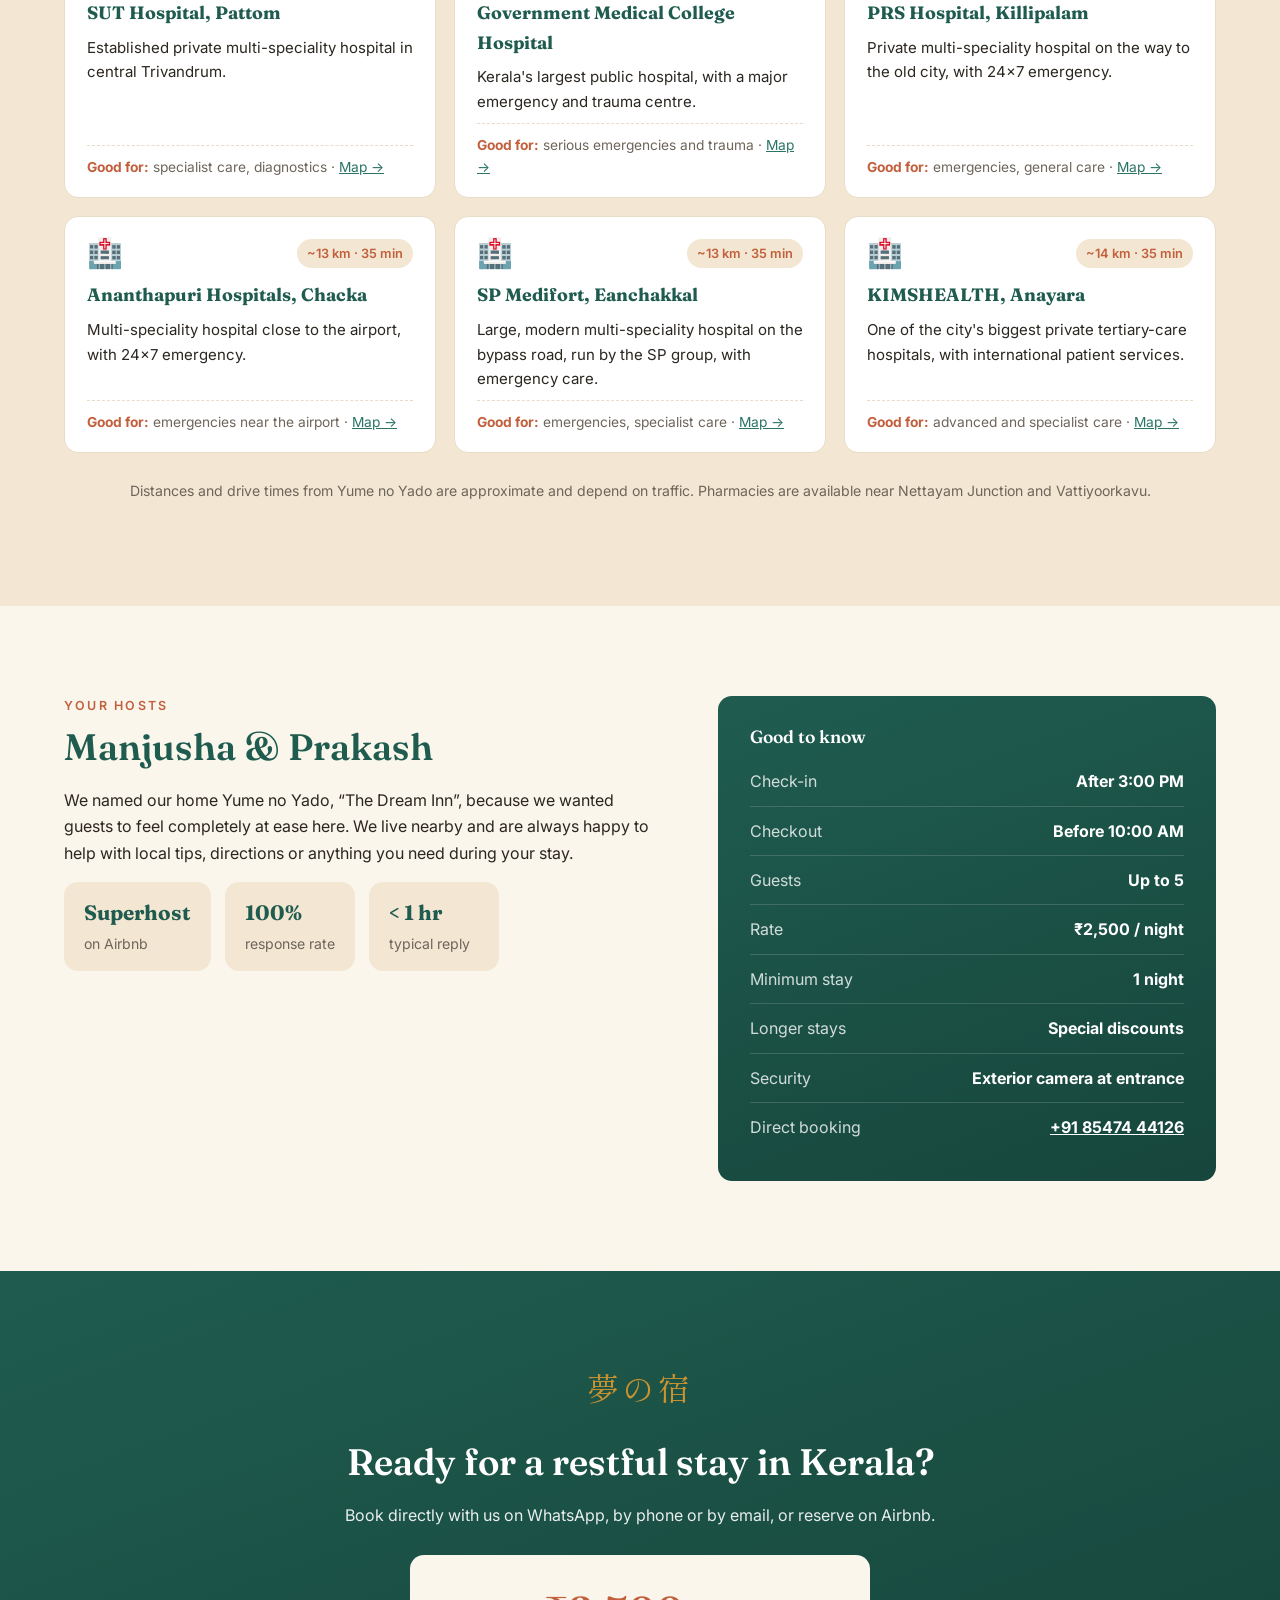
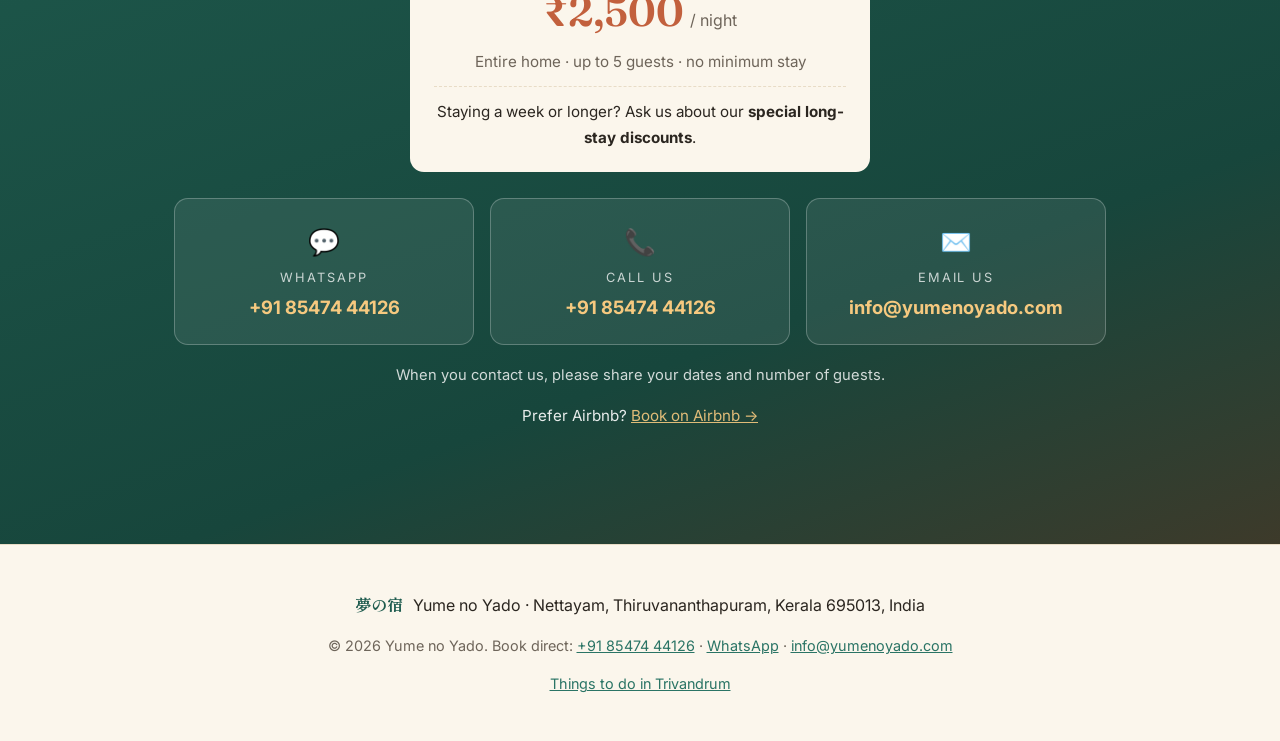
==== commit 13b1f6dd: "Add restaurants, shooting range, Lulu Mall" ====
--- a/index.html
+++ b/index.html
@@ -84,7 +84,7 @@
   <!-- Phone-only booking shortcuts stay hidden even if a browser still has an old copy of style.css -->
   <style>.book-bar, .nav-book { display: none; }</style>
   <!-- EDIT: bump the ?v= number whenever style.css or script.js changes, so browsers load the new version -->
-  <link rel="stylesheet" href="style.css?v=5">
+  <link rel="stylesheet" href="style.css?v=6">
 </head>
 <body>
 
@@ -310,10 +310,11 @@
       <h2>Quiet Nettayam, close to the best of Trivandrum</h2>
       <p>
         The house is in a quiet lane just off Nettayam Junction, next to Moni Builder's office (a well-known local landmark).
-        Grocery stores and family-run Kerala eateries are a short walk away, and the markets of Vattiyoorkavu and Peroorkada are a quick auto ride.
+        Grocery stores and family-run Kerala eateries are a short walk away, and the markets of Vattiyoorkavu and Peroorkada are a quick auto ride. For meals, see <a href="things-to-do-in-trivandrum.html#restaurants">our restaurant picks</a> for Swiggy, Zomato and dining out.
         Autos, cabs, Uber and Ola are easy to get.
       </p>
       <ul class="distances">
+        <li><span>🎯 Vattiyoorkavu Shooting Range</span><b>Under 1 km · 2–3 min</b></li>
         <li><span>✈️ Trivandrum International Airport</span><b>11 km · 25–30 min</b></li>
         <li><span>🏙️ City centre</span><b>7–11 km</b></li>
         <li><span>🛕 Padmanabhaswamy Temple &amp; old city</span><b>~12 km · 35 min</b></li>
@@ -389,6 +390,18 @@
         <p>A park where Veli Lake meets the Arabian Sea, with pedal boats, a floating bridge, sculptures and gardens. Families with children enjoy it.</p>
         <p class="tip"><b>Tip:</b> Open roughly 9 AM–6 PM. Late afternoon is pleasant.</p>
       </article>
+      <article class="attr near">
+        <div class="attr-top"><span class="attr-ico">🎯</span><span class="dist">Under 1 km</span></div>
+        <h4>Vattiyoorkavu Shooting Range</h4>
+        <p>A world-class shooting range built for the 2015 National Games. It has hosted National Shooting Championships, and athletes come here to train and compete.</p>
+        <p class="tip"><b>Tip:</b> Coming for a camp or championship? Yume no Yado is less than 1 km away, with a kitchen and quiet rooms to rest between sessions.</p>
+      </article>
+      <article class="attr">
+        <div class="attr-top"><span class="attr-ico">🛍️</span><span class="dist">~14 km · 35 min</span></div>
+        <h4>Lulu Mall</h4>
+        <p>Kerala's biggest mall, with 300+ brands, a large hypermarket, a 2,500-seat food court, a 12-screen PVR cinema and the Funtura indoor entertainment zone.</p>
+        <p class="tip"><b>Tip:</b> Open daily, 9 AM–11 PM. A good plan for a hot or rainy afternoon. <a href="things-to-do-in-trivandrum.html#lulu-mall">More →</a></p>
+      </article>
     </div>
   </div>
 
@@ -432,7 +445,7 @@
     <h3>⛰️ Hills, dams &amp; nature</h3>
     <div class="attr-grid">
       <article class="attr near">
-        <div class="attr-top"><span class="attr-ico">💧</span><span class="dist">Closest · ~8 km</span></div>
+        <div class="attr-top"><span class="attr-ico">💧</span><span class="dist">Nearby · ~8 km</span></div>
         <h4>Aruvikkara Dam</h4>
         <p>A small, peaceful reservoir and riverside temple just a short drive from the house. It's a quiet spot for a morning walk or an evening outing.</p>
         <p class="tip"><b>Tip:</b> A nice short outing when you have an hour or two to spare.</p>
@@ -637,6 +650,6 @@
   <img alt="">
 </div>
 
-<script src="script.js?v=5"></script>
+<script src="script.js?v=6"></script>
 </body>
 </html>
--- a/style.css
+++ b/style.css
@@ -296,6 +296,11 @@
 .fest-list li, .tips-list li { margin-bottom: 10px; }
 .guide-cta-actions { justify-content: center; }
 .guide-link { margin-top: 26px; text-align: center; }
+.resto { display: flex; flex-direction: column; gap: 6px; }
+.resto-tag { align-self: flex-start; background: var(--cream); color: var(--terra); font-weight: 600; font-size: .75rem; padding: 3px 10px; border-radius: 999px; }
+.resto .resto-tag-note { font-size: .82rem; color: var(--muted); font-style: italic; margin: 0; }
+.resto .resto-link { margin-top: auto; padding-top: 6px; font-size: .88rem; }
+#restaurants .food-grid { margin-bottom: 8px; }
 .tour-card {
   display: grid; grid-template-columns: 1.3fr 1fr; gap: 36px; align-items: start;
   background: #fff; border: 1px solid var(--line); border-top: 4px solid var(--gold);
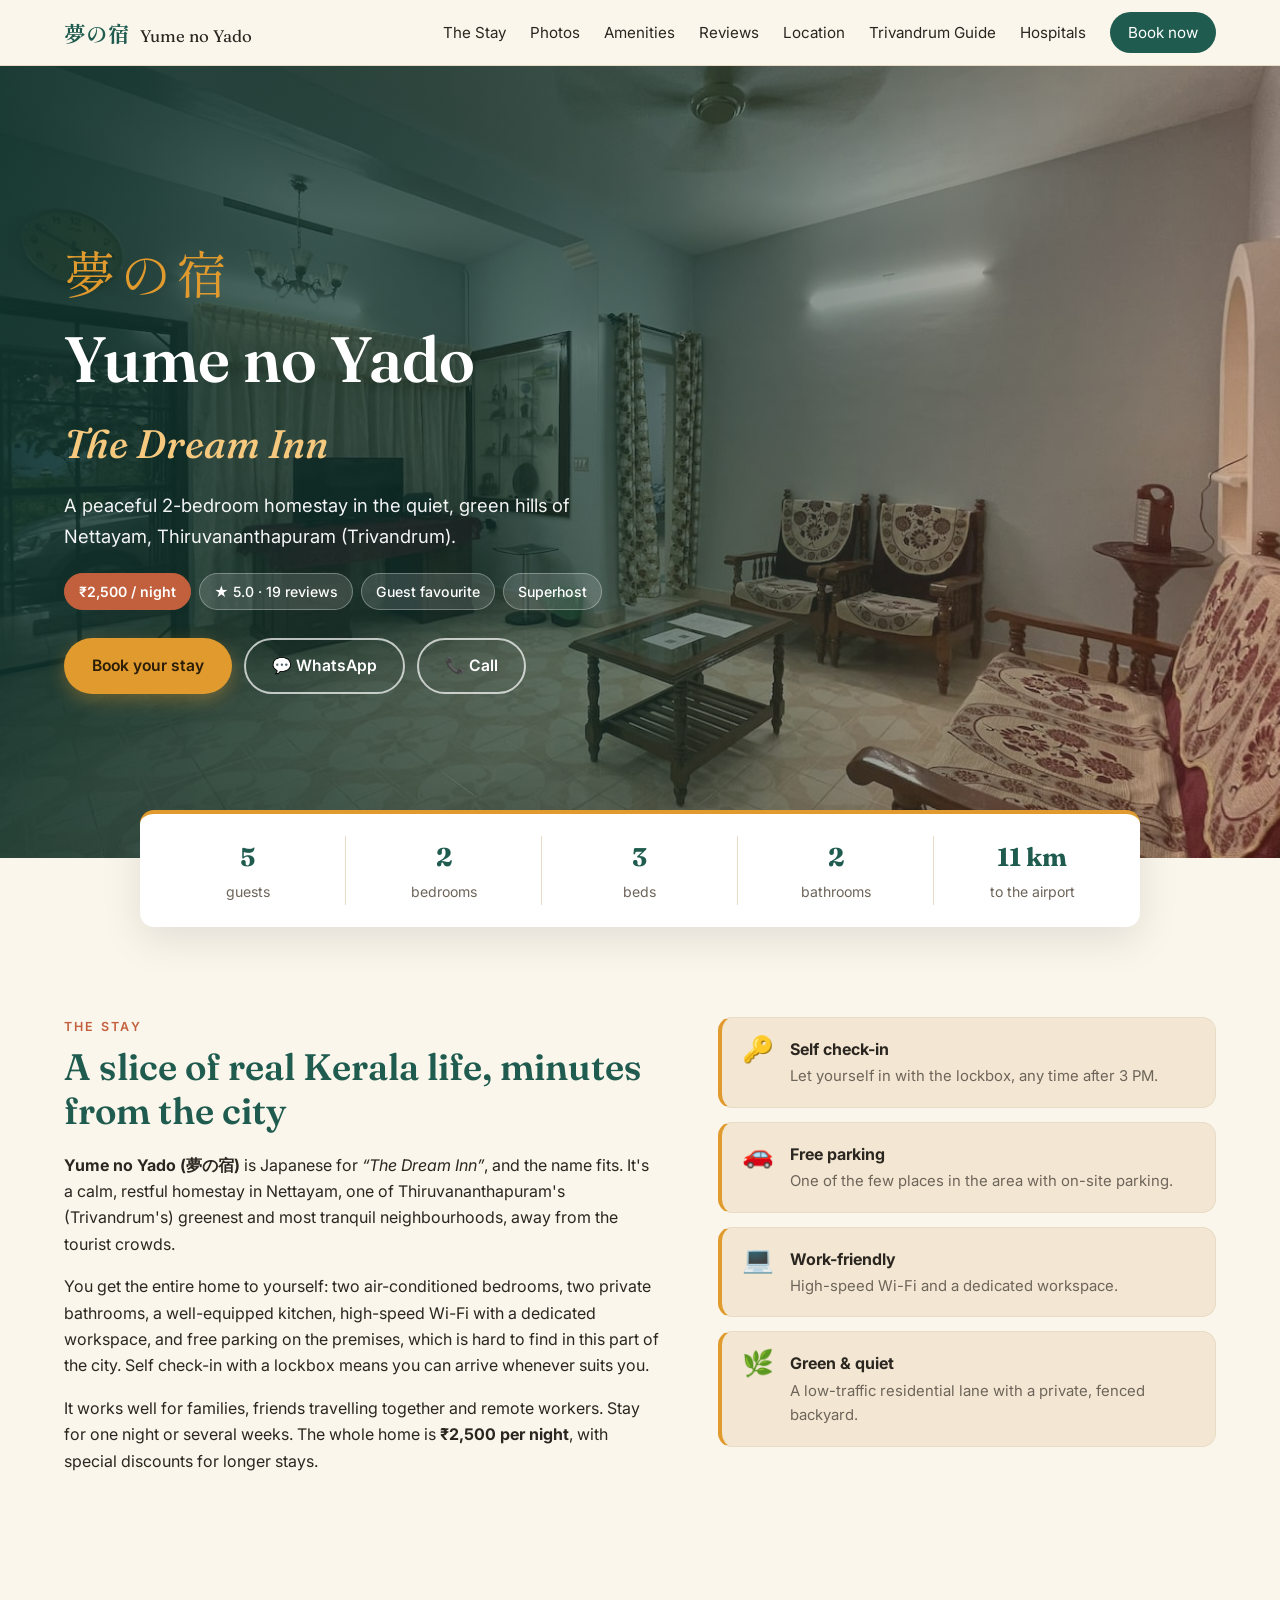
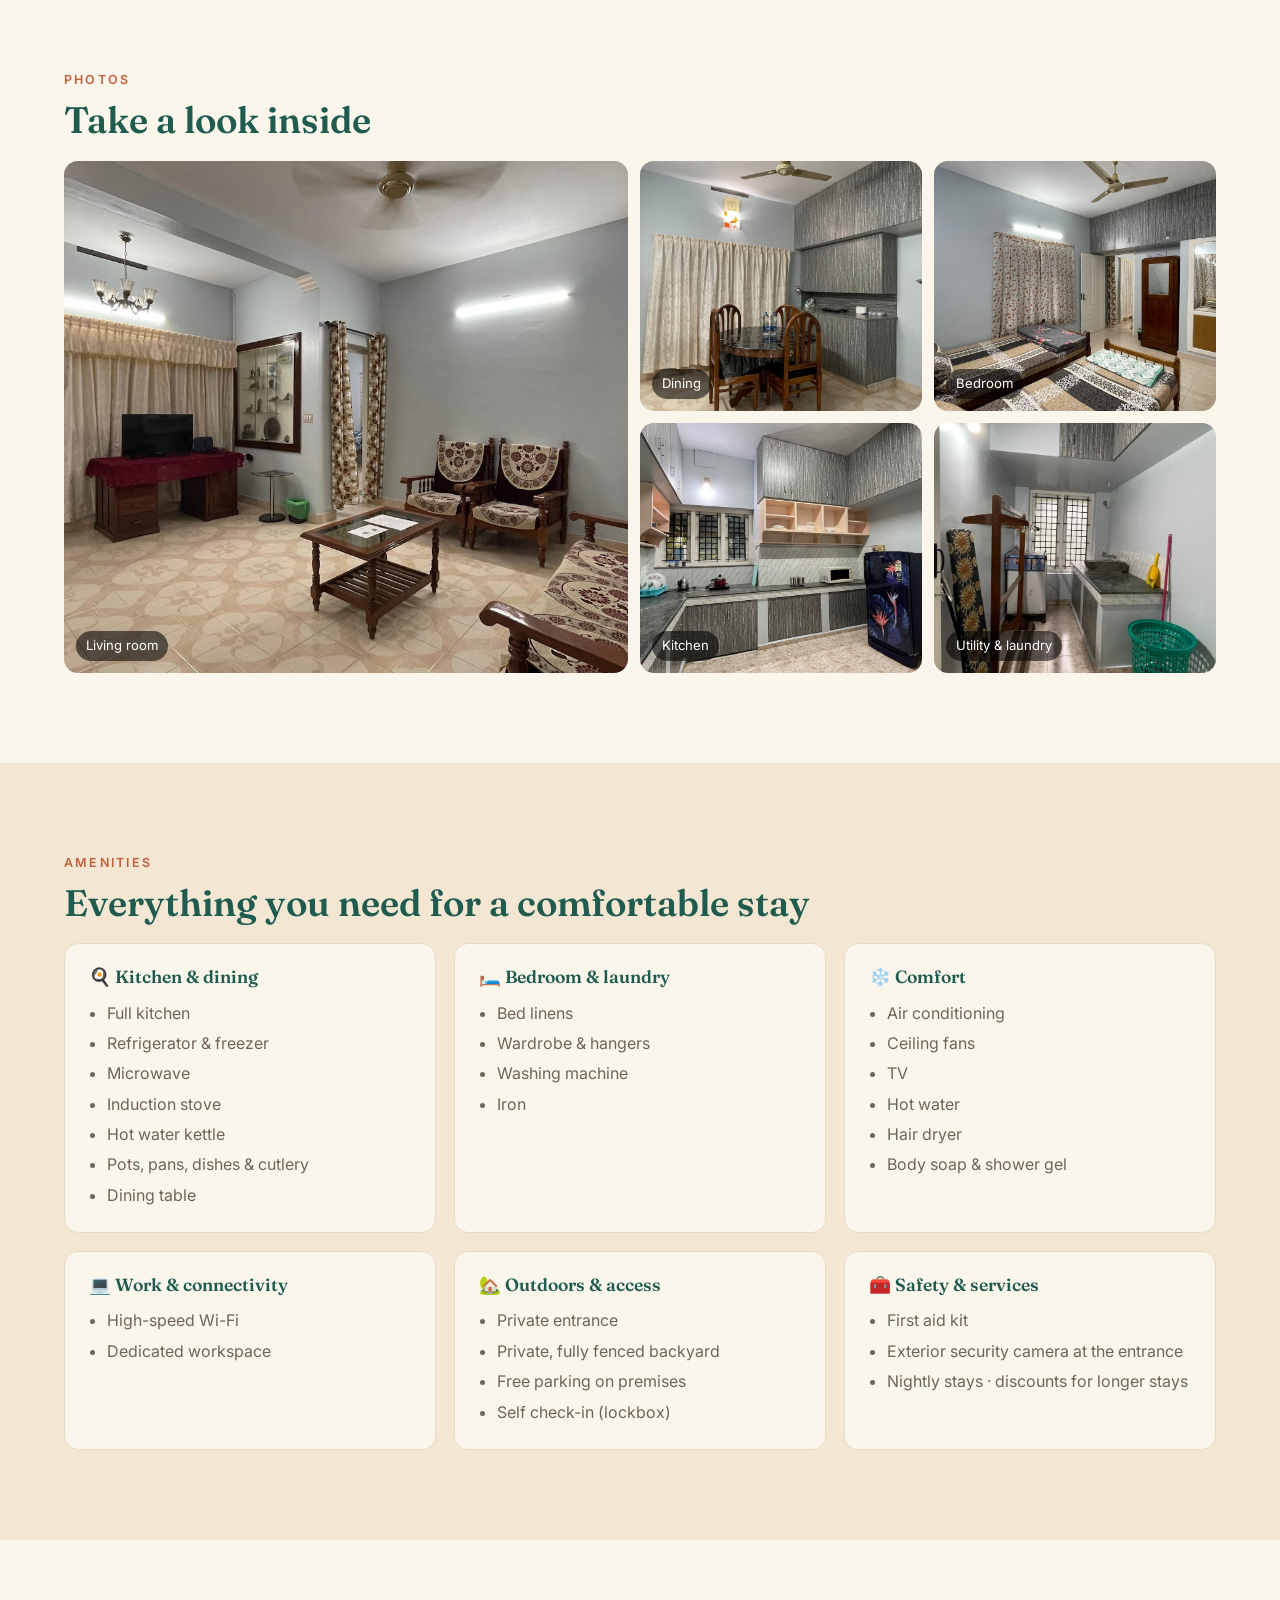
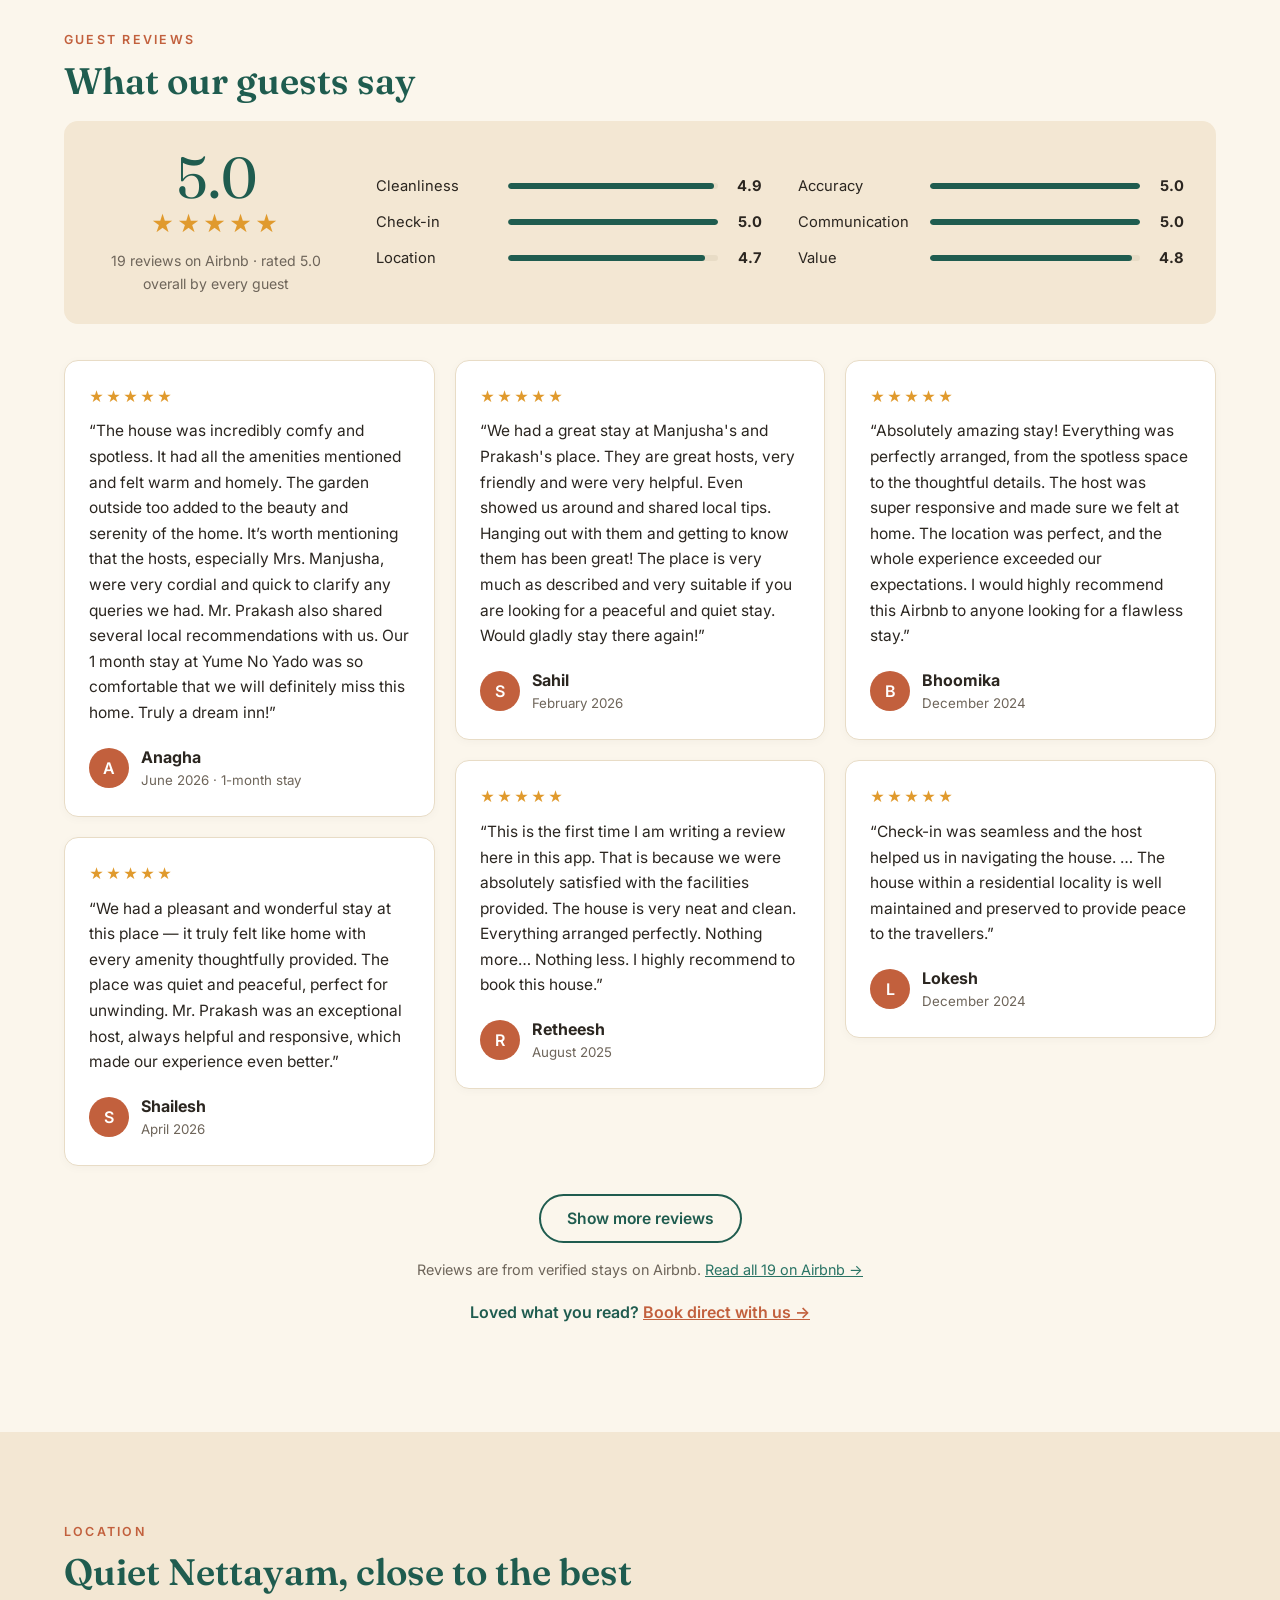
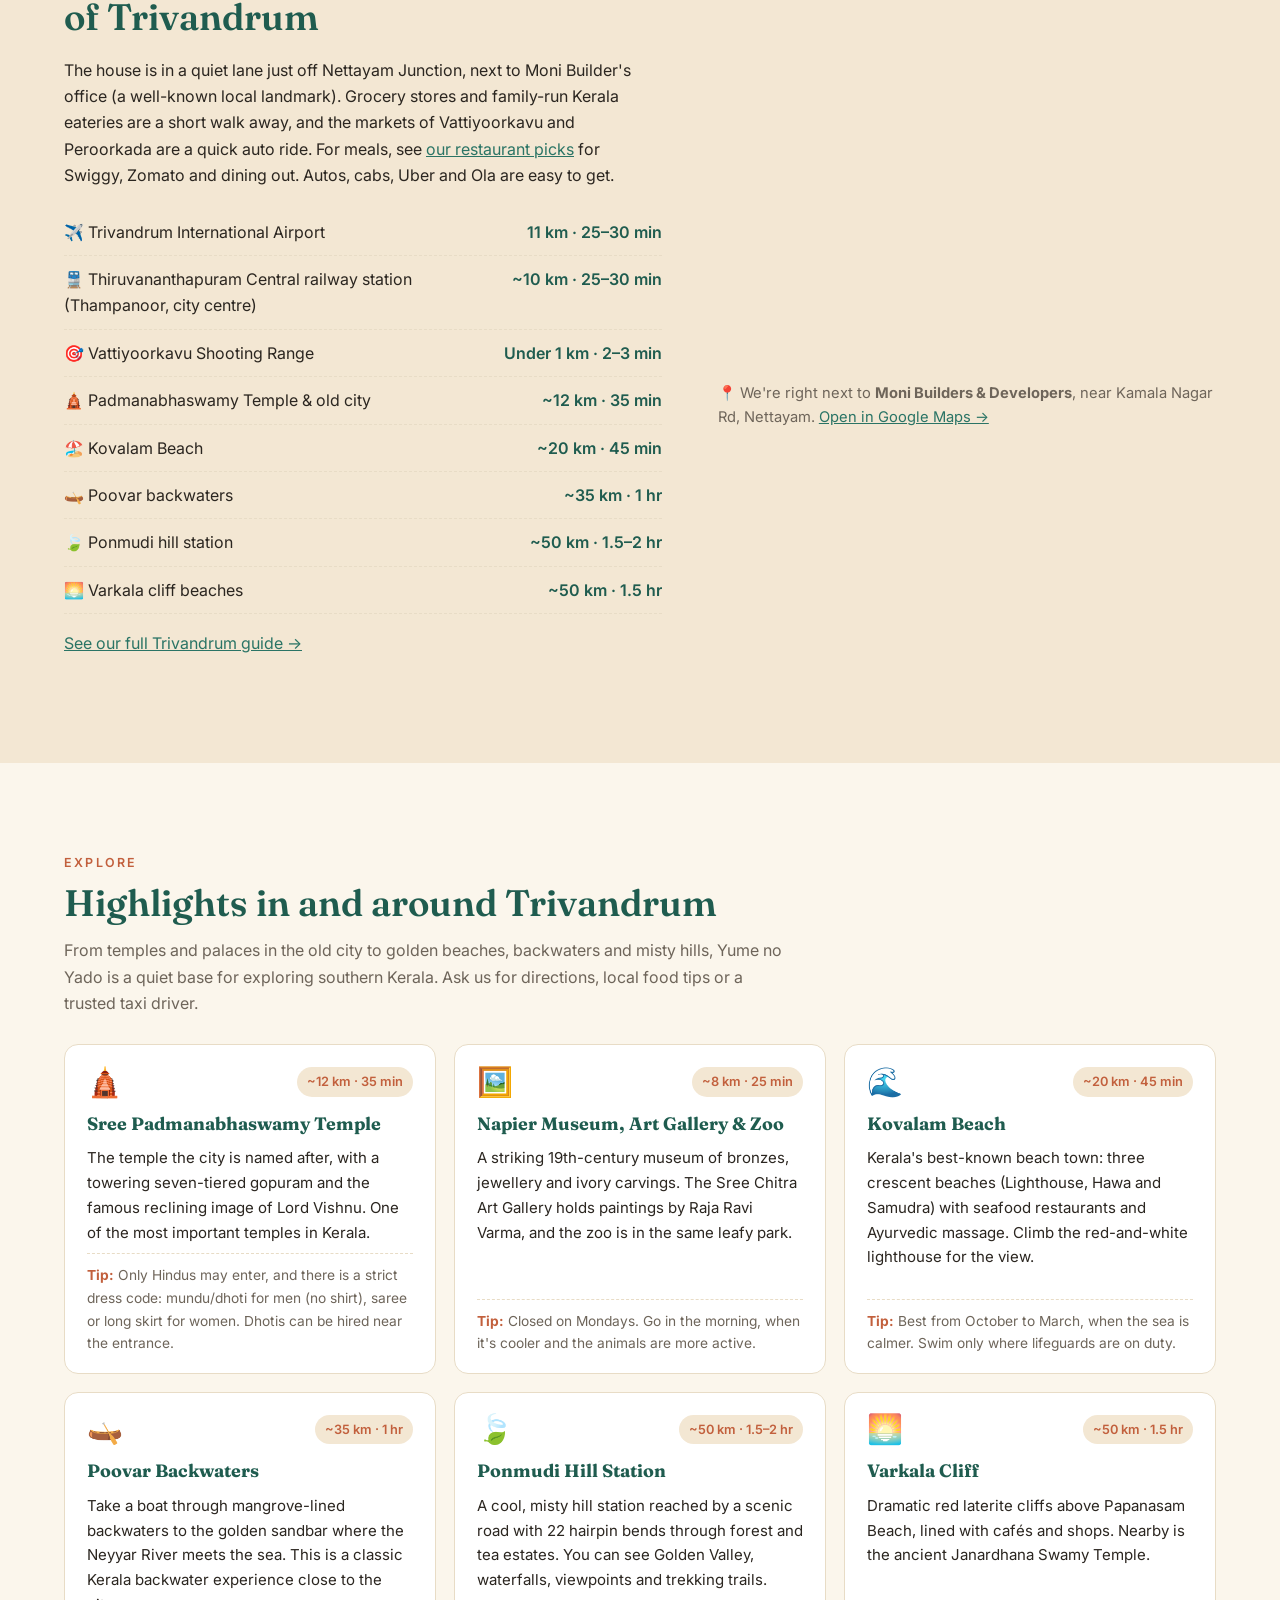
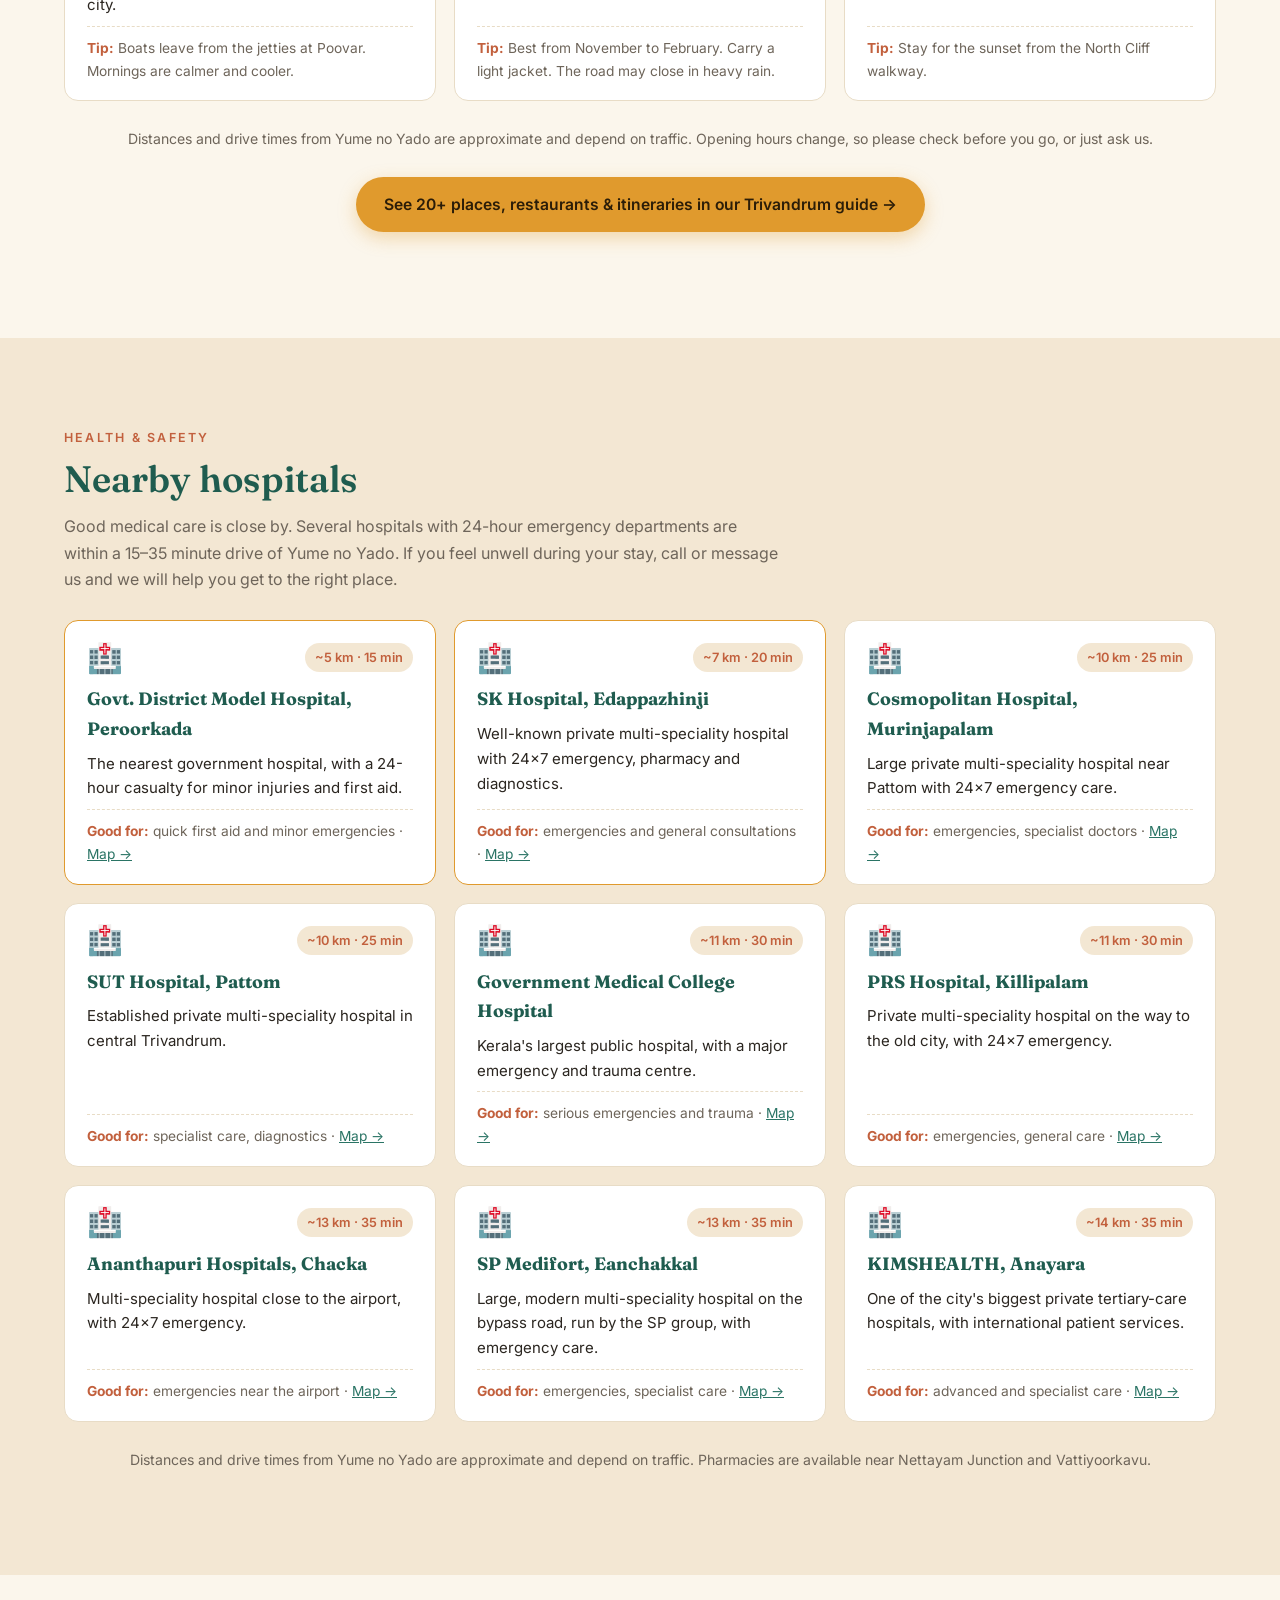
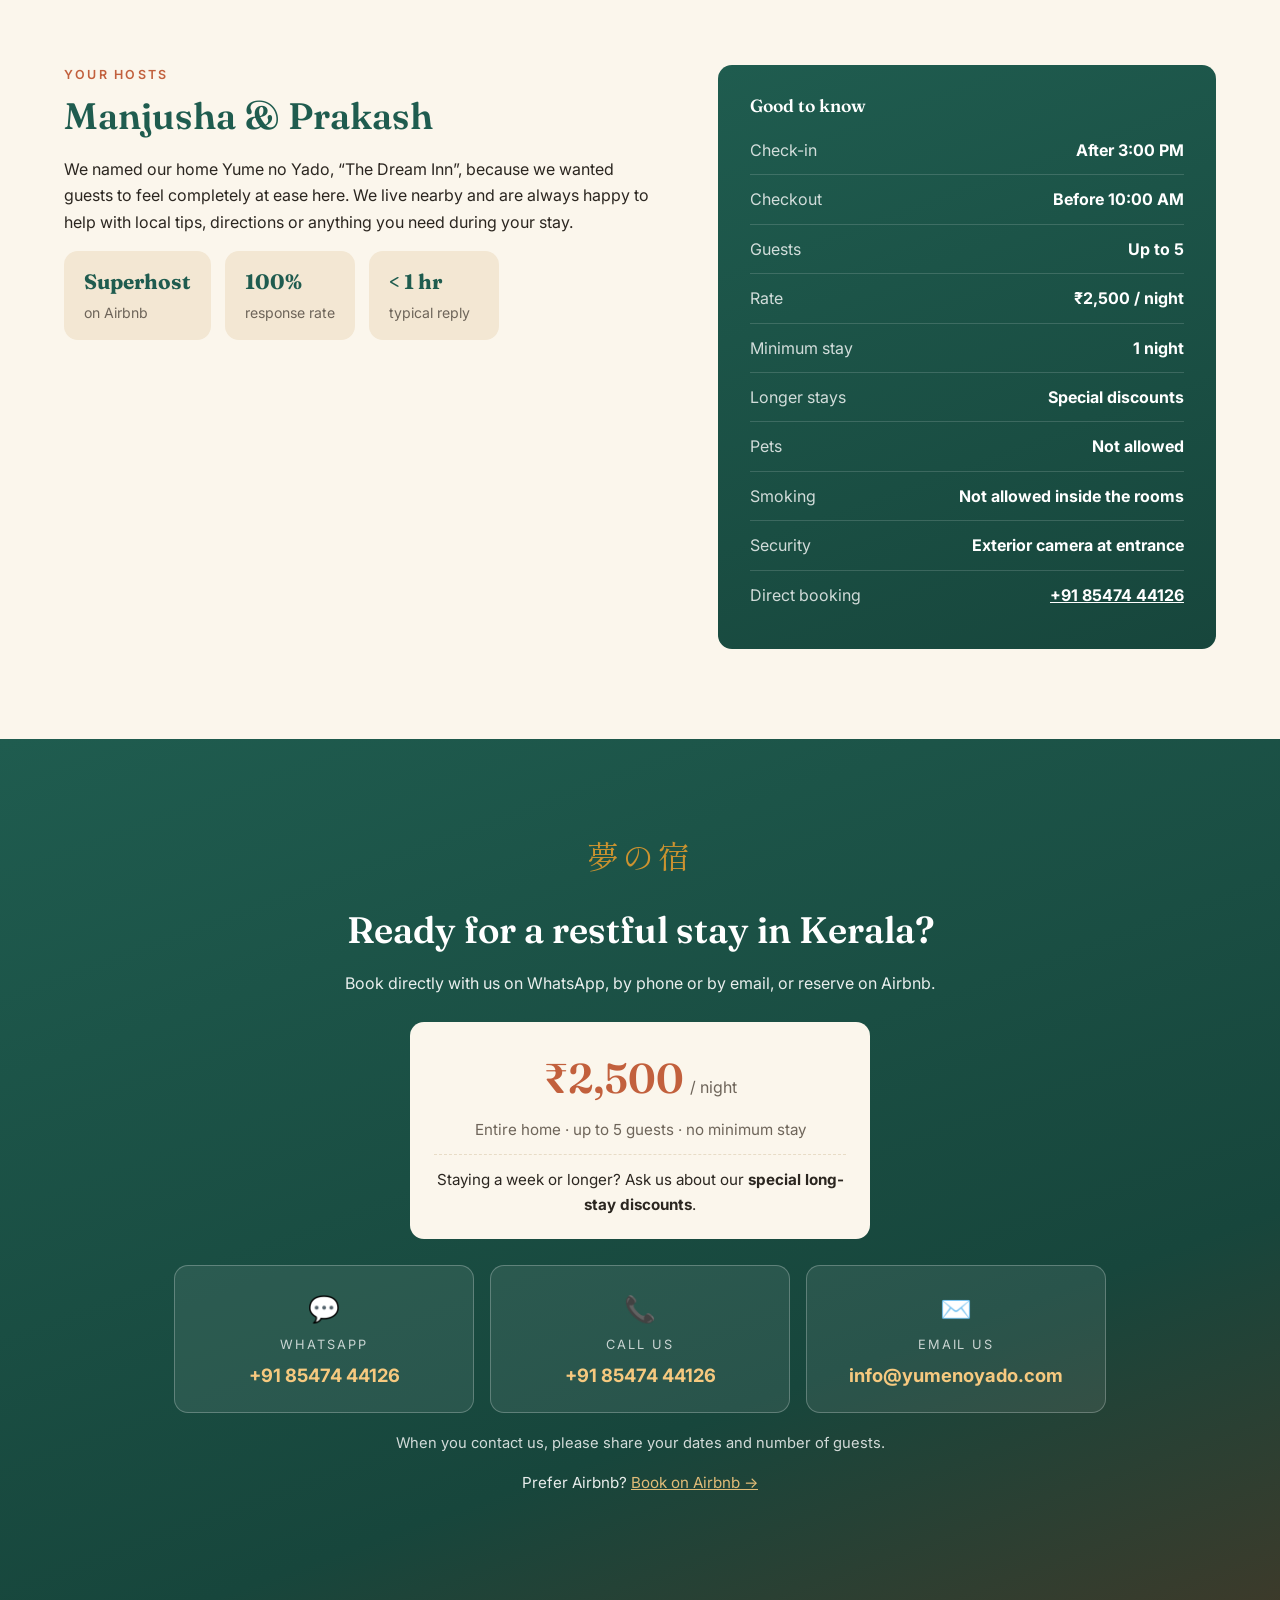
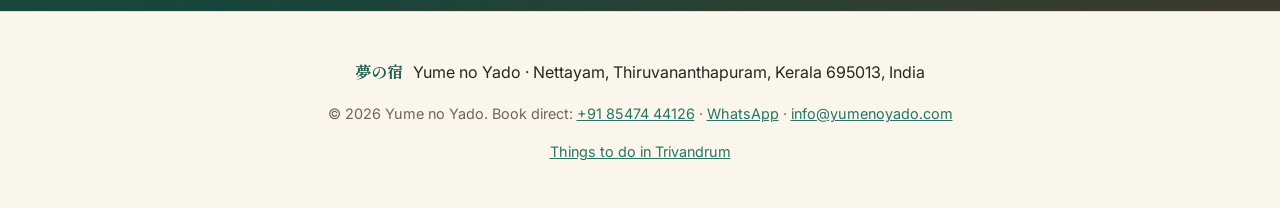
==== commit 765aa004: "Readability fixes, house rules, railway station, Vettukad Church, city tour timings" ====
--- a/index.html
+++ b/index.html
@@ -84,7 +84,7 @@
   <!-- Phone-only booking shortcuts stay hidden even if a browser still has an old copy of style.css -->
   <style>.book-bar, .nav-book { display: none; }</style>
   <!-- EDIT: bump the ?v= number whenever style.css or script.js changes, so browsers load the new version -->
-  <link rel="stylesheet" href="style.css?v=6">
+  <link rel="stylesheet" href="style.css?v=7">
 </head>
 <body>
 
@@ -103,7 +103,7 @@
     <a href="#amenities">Amenities</a>
     <a href="#reviews">Reviews</a>
     <a href="#location">Location</a>
-    <a href="#explore">Explore</a>
+    <a href="things-to-do-in-trivandrum.html">Trivandrum Guide</a>
     <a href="#hospitals">Hospitals</a>
     <!-- EDIT: Airbnb listing link (used in several places on this page) -->
     <a href="#book" class="nav-cta">Book now</a>
@@ -229,7 +229,7 @@
     <div class="rating-big">
       <span class="score">5.0</span>
       <span class="stars" aria-hidden="true">★★★★★</span>
-      <span class="muted">19 reviews on Airbnb · every review 5 stars</span>
+      <span class="muted">19 reviews on Airbnb · rated 5.0 overall by every guest</span>
     </div>
     <ul class="rating-bars">
       <li><span>Cleanliness</span><i style="--v:98%"></i><b>4.9</b></li>
@@ -255,32 +255,23 @@
       <footer><span class="avatar">S</span><div><strong>Sahil</strong><small>February 2026</small></div></footer>
     </article>
     <article class="review">
+      <p>“This is the first time I am writing a review here in this app. That is because we were absolutely satisfied with the facilities provided. The house is very neat and clean. Everything arranged perfectly. Nothing more… Nothing less. I highly recommend to book this house.”</p>
+      <footer><span class="avatar">R</span><div><strong>Retheesh</strong><small>August 2025</small></div></footer>
+    </article>
+    <article class="review">
       <p>“Absolutely amazing stay! Everything was perfectly arranged, from the spotless space to the thoughtful details. The host was super responsive and made sure we felt at home. The location was perfect, and the whole experience exceeded our expectations. I would highly recommend this Airbnb to anyone looking for a flawless stay.”</p>
       <footer><span class="avatar">B</span><div><strong>Bhoomika</strong><small>December 2024</small></div></footer>
     </article>
     <article class="review">
-      <p>“I recently stayed at Manjusha's YumenoYado, which translates to Dream Inn, and it truly lived up to its name. The accommodation was spotless, cozy, and well-equipped with everything we needed. … The place felt perfect for a big family, with a fully equipped kitchen, TV, and WiFi. Surrounded by lush greenery, the serene environment was a highlight. I can't wait to return!”</p>
-      <footer><span class="avatar">P</span><div><strong>Prem Sagar</strong><small>July 2024</small></div></footer>
-    </article>
-    <article class="review">
-      <p>“I stayed with my family last week. Highly suggest this location based on my excellent overall experience. The interior design and cleanliness of the house were exquisite. For our weekend vacation, this location was ideal. It was easy to communicate.”</p>
-      <footer><span class="avatar">N</span><div><strong>Nyil</strong><small>Hitachinaka, Japan · July 2024</small></div></footer>
-    </article>
-
+      <p>“Check-in was seamless and the host helped us in navigating the house. … The house within a residential locality is well maintained and preserved to provide peace to the travellers.”</p>
+      <footer><span class="avatar">L</span><div><strong>Lokesh</strong><small>December 2024</small></div></footer>
+    </article>
     <!-- More reviews: hidden until "Show more reviews" is clicked -->
-    <article class="review extra">
-      <p>“This is the first time I am writing a review here in this app. That is because we were absolutely satisfied with the facilities provided. The house is very neat and clean. Everything arranged perfectly. Nothing more… Nothing less. I highly recommend to book this house.”</p>
-      <footer><span class="avatar">R</span><div><strong>Retheesh</strong><small>August 2025</small></div></footer>
-    </article>
     <article class="review extra">
       <p>“I must say the place and the host is very up to the mark. The place was good equipped with the amenities and was clean. The host is very warmly and welcoming. They were very accountable and responsive, one can always rely on them. … Definitely this will be my go to place when in Trivandrum.”</p>
       <footer><span class="avatar">P</span><div><strong>Prathyusha</strong><small>November 2024</small></div></footer>
     </article>
     <article class="review extra">
-      <p>“… The house is quite spacious and can comfortably accommodate a large family. The price is very competitive compared to city options, making it an excellent value. The airport is only 11 km away, and it takes just 20–25 minutes to reach, which was very convenient as I had to catch a morning flight.”</p>
-      <footer><span class="avatar">I</span><div><strong>Indusekharan</strong><small>August 2024</small></div></footer>
-    </article>
-    <article class="review extra">
       <p>“It was a wonderful stay for our cousin group. The house was super clean and the communication with Manjusha is so easy and cooperative. It's one of the best places in Trivandrum for a peaceful stay.”</p>
       <footer><span class="avatar">A</span><div><strong>Athul</strong><small>September 2024 · stayed twice</small></div></footer>
     </article>
@@ -289,8 +280,16 @@
       <footer><span class="avatar">W</span><div><strong>Willfred</strong><small>September 2024</small></div></footer>
     </article>
     <article class="review extra">
-      <p>“Check-in was seamless and the host helped us in navigating the house. … The house within a residential locality is well maintained and preserved to provide peace to the travellers.”</p>
-      <footer><span class="avatar">L</span><div><strong>Lokesh</strong><small>December 2024</small></div></footer>
+      <p>“… The house is quite spacious and can comfortably accommodate a large family. The price is very competitive compared to city options, making it an excellent value. The airport is only 11 km away, and it takes just 20–25 minutes to reach, which was very convenient as I had to catch a morning flight.”</p>
+      <footer><span class="avatar">I</span><div><strong>Indusekharan</strong><small>August 2024</small></div></footer>
+    </article>
+    <article class="review extra">
+      <p>“I recently stayed at Manjusha's YumenoYado, which translates to Dream Inn, and it truly lived up to its name. The accommodation was spotless, cozy, and well-equipped with everything we needed. … The place felt perfect for a big family, with a fully equipped kitchen, TV, and WiFi. Surrounded by lush greenery, the serene environment was a highlight. I can't wait to return!”</p>
+      <footer><span class="avatar">P</span><div><strong>Prem Sagar</strong><small>July 2024</small></div></footer>
+    </article>
+    <article class="review extra">
+      <p>“I stayed with my family last week. Highly suggest this location based on my excellent overall experience. The interior design and cleanliness of the house were exquisite. For our weekend vacation, this location was ideal. It was easy to communicate.”</p>
+      <footer><span class="avatar">N</span><div><strong>Nyil</strong><small>Hitachinaka, Japan · July 2024</small></div></footer>
     </article>
   </div>
 
@@ -314,16 +313,16 @@
         Autos, cabs, Uber and Ola are easy to get.
       </p>
       <ul class="distances">
+        <li><span>✈️ Trivandrum International Airport</span><b>11 km · 25–30 min</b></li>
+        <li><span>🚆 Thiruvananthapuram Central railway station (Thampanoor, city centre)</span><b>~10 km · 25–30 min</b></li>
         <li><span>🎯 Vattiyoorkavu Shooting Range</span><b>Under 1 km · 2–3 min</b></li>
-        <li><span>✈️ Trivandrum International Airport</span><b>11 km · 25–30 min</b></li>
-        <li><span>🏙️ City centre</span><b>7–11 km</b></li>
         <li><span>🛕 Padmanabhaswamy Temple &amp; old city</span><b>~12 km · 35 min</b></li>
         <li><span>🏖️ Kovalam Beach</span><b>~20 km · 45 min</b></li>
+        <li><span>🛶 Poovar backwaters</span><b>~35 km · 1 hr</b></li>
         <li><span>🍃 Ponmudi hill station</span><b>~50 km · 1.5–2 hr</b></li>
-        <li><span>🛶 Poovar backwaters</span><b>~35 km · 1 hr</b></li>
         <li><span>🌅 Varkala cliff beaches</span><b>~50 km · 1.5 hr</b></li>
       </ul>
-      <p><a href="#explore">See all nearby attractions →</a></p>
+      <p><a href="things-to-do-in-trivandrum.html">See our full Trivandrum guide →</a></p>
     </div>
     <div class="map">
       <!-- EDIT: map is centred on Moni Builders & Developers, Nettayam (landmark next to the house). -->
@@ -340,31 +339,15 @@
 <!-- EDIT: distances/times are approximate from Yume no Yado. Add or remove <article class="attr"> cards freely. -->
 <section id="explore" class="section">
   <p class="eyebrow">Explore</p>
-  <h2>Things to see in and around Trivandrum</h2>
+  <h2>Highlights in and around Trivandrum</h2>
   <p class="intro">From temples and palaces in the old city to golden beaches, backwaters and misty hills, Yume no Yado is a quiet base for exploring southern Kerala. Ask us for directions, local food tips or a trusted taxi driver.</p>
 
-  <div class="attr-tabs" role="tablist">
-    <button class="active" data-filter="all">All</button>
-    <button data-filter="city">In the city</button>
-    <button data-filter="beach">Beaches &amp; backwaters</button>
-    <button data-filter="nature">Hills &amp; nature</button>
-    <button data-filter="day">Day trips</button>
-  </div>
-
-  <div class="attr-group" data-group="city">
-    <h3>🏛️ In the city</h3>
-    <div class="attr-grid">
+  <div class="attr-grid">
       <article class="attr">
         <div class="attr-top"><span class="attr-ico">🛕</span><span class="dist">~12 km · 35 min</span></div>
         <h4>Sree Padmanabhaswamy Temple</h4>
         <p>The temple the city is named after, with a towering seven-tiered gopuram and the famous reclining image of Lord Vishnu. One of the most important temples in Kerala.</p>
         <p class="tip"><b>Tip:</b> Only Hindus may enter, and there is a strict dress code: mundu/dhoti for men (no shirt), saree or long skirt for women. Dhotis can be hired near the entrance.</p>
-      </article>
-      <article class="attr">
-        <div class="attr-top"><span class="attr-ico">🐎</span><span class="dist">Next to the temple</span></div>
-        <h4>Kuthira Malika Palace Museum</h4>
-        <p>A palace built by Maharaja Swathi Thirunal in traditional Kerala style. Its eaves are supported by 122 carved wooden horses, which give it its name. Inside are royal Travancore treasures.</p>
-        <p class="tip"><b>Tip:</b> Closed on Mondays. Usually open mornings and afternoons, with a lunch break.</p>
       </article>
       <article class="attr">
         <div class="attr-top"><span class="attr-ico">🖼️</span><span class="dist">~8 km · 25 min</span></div>
@@ -373,52 +356,10 @@
         <p class="tip"><b>Tip:</b> Closed on Mondays. Go in the morning, when it's cooler and the animals are more active.</p>
       </article>
       <article class="attr">
-        <div class="attr-top"><span class="attr-ico">🛍️</span><span class="dist">~11 km · 30 min</span></div>
-        <h4>East Fort &amp; Chalai Market</h4>
-        <p>The bustling old-city bazaar next to the temple, good for spices, banana chips, brass lamps and saris. In the evening, try snacks and tea from the stalls around Kizhakkekotta (East Fort).</p>
-        <p class="tip"><b>Tip:</b> Go in the late afternoon to shop, then stay for evening snacks.</p>
-      </article>
-      <article class="attr">
-        <div class="attr-top"><span class="attr-ico">🧜</span><span class="dist">~16 km · 40 min</span></div>
-        <h4>Shangumugham Beach</h4>
-        <p>The city's favourite beach for sunsets, home to a giant reclining mermaid sculpture. It's close to the airport, so it works well before an evening flight.</p>
-        <p class="tip"><b>Tip:</b> Best at sunset. The sea is rough, so it isn't safe for swimming.</p>
-      </article>
-      <article class="attr">
-        <div class="attr-top"><span class="attr-ico">🚣</span><span class="dist">~16 km · 40 min</span></div>
-        <h4>Veli Tourist Village</h4>
-        <p>A park where Veli Lake meets the Arabian Sea, with pedal boats, a floating bridge, sculptures and gardens. Families with children enjoy it.</p>
-        <p class="tip"><b>Tip:</b> Open roughly 9 AM–6 PM. Late afternoon is pleasant.</p>
-      </article>
-      <article class="attr near">
-        <div class="attr-top"><span class="attr-ico">🎯</span><span class="dist">Under 1 km</span></div>
-        <h4>Vattiyoorkavu Shooting Range</h4>
-        <p>A world-class shooting range built for the 2015 National Games. It has hosted National Shooting Championships, and athletes come here to train and compete.</p>
-        <p class="tip"><b>Tip:</b> Coming for a camp or championship? Yume no Yado is less than 1 km away, with a kitchen and quiet rooms to rest between sessions.</p>
-      </article>
-      <article class="attr">
-        <div class="attr-top"><span class="attr-ico">🛍️</span><span class="dist">~14 km · 35 min</span></div>
-        <h4>Lulu Mall</h4>
-        <p>Kerala's biggest mall, with 300+ brands, a large hypermarket, a 2,500-seat food court, a 12-screen PVR cinema and the Funtura indoor entertainment zone.</p>
-        <p class="tip"><b>Tip:</b> Open daily, 9 AM–11 PM. A good plan for a hot or rainy afternoon. <a href="things-to-do-in-trivandrum.html#lulu-mall">More →</a></p>
-      </article>
-    </div>
-  </div>
-
-  <div class="attr-group" data-group="beach">
-    <h3>🏖️ Beaches &amp; backwaters</h3>
-    <div class="attr-grid">
-      <article class="attr">
         <div class="attr-top"><span class="attr-ico">🌊</span><span class="dist">~20 km · 45 min</span></div>
         <h4>Kovalam Beach</h4>
         <p>Kerala's best-known beach town: three crescent beaches (Lighthouse, Hawa and Samudra) with seafood restaurants and Ayurvedic massage. Climb the red-and-white lighthouse for the view.</p>
-        <p class="tip"><b>Tip:</b> Best from September to May. Swim only where lifeguards are on duty.</p>
-      </article>
-      <article class="attr">
-        <div class="attr-top"><span class="attr-ico">⛵</span><span class="dist">~24 km · 50 min</span></div>
-        <h4>Vizhinjam</h4>
-        <p>A colourful fishing harbour just south of Kovalam, with an ancient rock-cut cave temple. Combine it with a Kovalam visit.</p>
-        <p class="tip"><b>Tip:</b> Come early in the morning to see the boats come in with the day's catch.</p>
+        <p class="tip"><b>Tip:</b> Best from October to March, when the sea is calmer. Swim only where lifeguards are on duty.</p>
       </article>
       <article class="attr">
         <div class="attr-top"><span class="attr-ico">🛶</span><span class="dist">~35 km · 1 hr</span></div>
@@ -427,76 +368,20 @@
         <p class="tip"><b>Tip:</b> Boats leave from the jetties at Poovar. Mornings are calmer and cooler.</p>
       </article>
       <article class="attr">
+        <div class="attr-top"><span class="attr-ico">🍃</span><span class="dist">~50 km · 1.5–2 hr</span></div>
+        <h4>Ponmudi Hill Station</h4>
+        <p>A cool, misty hill station reached by a scenic road with 22 hairpin bends through forest and tea estates. You can see Golden Valley, waterfalls, viewpoints and trekking trails.</p>
+        <p class="tip"><b>Tip:</b> Best from November to February. Carry a light jacket. The road may close in heavy rain.</p>
+      </article>
+      <article class="attr">
         <div class="attr-top"><span class="attr-ico">🌅</span><span class="dist">~50 km · 1.5 hr</span></div>
         <h4>Varkala Cliff</h4>
         <p>Dramatic red laterite cliffs above Papanasam Beach, lined with cafés and shops. Nearby is the ancient Janardhana Swamy Temple.</p>
         <p class="tip"><b>Tip:</b> Stay for the sunset from the North Cliff walkway.</p>
       </article>
-      <article class="attr">
-        <div class="attr-top"><span class="attr-ico">🔱</span><span class="dist">~28 km · 1 hr</span></div>
-        <h4>Azhimala Shiva Temple</h4>
-        <p>A seaside temple on the cliffs near Vizhinjam, known for its 58-foot (18 m) statue of Lord Shiva as Gangadhareshwara, the tallest Shiva sculpture in Kerala, set against the Arabian Sea.</p>
-        <p class="tip"><b>Tip:</b> Combine it with Kovalam, Vizhinjam or Poovar. Go towards sunset, and keep away from the cliff edges and rough sea.</p>
-      </article>
-    </div>
-  </div>
-
-  <div class="attr-group" data-group="nature">
-    <h3>⛰️ Hills, dams &amp; nature</h3>
-    <div class="attr-grid">
-      <article class="attr near">
-        <div class="attr-top"><span class="attr-ico">💧</span><span class="dist">Nearby · ~8 km</span></div>
-        <h4>Aruvikkara Dam</h4>
-        <p>A small, peaceful reservoir and riverside temple just a short drive from the house. It's a quiet spot for a morning walk or an evening outing.</p>
-        <p class="tip"><b>Tip:</b> A nice short outing when you have an hour or two to spare.</p>
-      </article>
-      <article class="attr">
-        <div class="attr-top"><span class="attr-ico">🐊</span><span class="dist">~25 km · 50 min</span></div>
-        <h4>Neyyar Dam &amp; Wildlife Sanctuary</h4>
-        <p>A large reservoir framed by the Western Ghats, with boating and a crocodile rehabilitation centre. The Kappukadu elephant rehabilitation centre is nearby.</p>
-        <p class="tip"><b>Tip:</b> Arrive by 10 AM. The elephant centre is closed on Mondays.</p>
-      </article>
-      <article class="attr">
-        <div class="attr-top"><span class="attr-ico">🍃</span><span class="dist">~50 km · 1.5–2 hr</span></div>
-        <h4>Ponmudi Hill Station</h4>
-        <p>A cool, misty hill station reached by a scenic road with 22 hairpin bends through forest and tea estates. You can see Golden Valley, waterfalls, viewpoints and trekking trails.</p>
-        <p class="tip"><b>Tip:</b> Best from November to February. Carry a light jacket. The road may close in heavy rain.</p>
-      </article>
-    </div>
-  </div>
-
-  <div class="attr-group" data-group="day">
-    <h3>🚗 Day trips</h3>
-    <div class="attr-grid">
-      <article class="attr">
-        <div class="attr-top"><span class="attr-ico">🦅</span><span class="dist">~55 km · 1.5 hr</span></div>
-        <h4>Jatayu Earth's Center</h4>
-        <p>A giant sculpture of the mythical bird Jatayu from the Ramayana, set on a rocky hilltop. A cable car takes you to the top, where there are wide views and adventure activities.</p>
-        <p class="tip"><b>Tip:</b> Book tickets online in advance, especially on weekends.</p>
-      </article>
-      <article class="attr">
-        <div class="attr-top"><span class="attr-ico">🏯</span><span class="dist">~65 km · 1.5–2 hr</span></div>
-        <h4>Padmanabhapuram Palace</h4>
-        <p>The former seat of the Travancore kings, a 400-year-old masterpiece of Kerala woodwork with carved ceilings and polished floors. It's just across the border in Tamil Nadu.</p>
-        <p class="tip"><b>Tip:</b> Closed on Mondays. Combine it with Kanyakumari for a full day out.</p>
-      </article>
-      <article class="attr">
-        <div class="attr-top"><span class="attr-ico">🌄</span><span class="dist">~100 km · 2.5–3 hr</span></div>
-        <h4>Kanyakumari</h4>
-        <p>The southern tip of India, where three seas meet. See the sunrise, take the ferry to the Vivekananda Rock Memorial and the Thiruvalluvar Statue, and visit the Kumari Amman Temple.</p>
-        <p class="tip"><b>Tip:</b> Leave very early to catch the sunrise, or go for the sunset.</p>
-      </article>
-      <article class="attr">
-        <div class="attr-top"><span class="attr-ico">🕉️</span><span class="dist">~35 km · 1–1.25 hr</span></div>
-        <h4>Chenkal Maheswaram Temple</h4>
-        <p>The Sree Siva Parvathi Temple at Chenkal, near Neyyattinkara, is home to a 111-foot Shivalingam, one of the tallest in the world. You can walk up through the levels inside the lingam.</p>
-        <p class="tip"><b>Tip:</b> Combine it with Poovar or Azhimala on the same southern route. Follow the temple's dress code and check timings before you go.</p>
-      </article>
-    </div>
-  </div>
-
+  </div>
   <p class="attr-note">Distances and drive times from Yume no Yado are approximate and depend on traffic. Opening hours change, so please check before you go, or just ask us.</p>
-  <p class="guide-link"><a href="things-to-do-in-trivandrum.html" class="btn btn-outline">Read our full Trivandrum guide →</a></p>
+  <p class="guide-link"><a href="things-to-do-in-trivandrum.html" class="btn btn-primary">See 20+ places, restaurants &amp; itineraries in our Trivandrum guide →</a></p>
 </section>
 
 <!-- ================= NEARBY HOSPITALS ================= -->
@@ -590,6 +475,8 @@
       <li><span>Rate</span><b>₹2,500 / night</b></li>
       <li><span>Minimum stay</span><b>1 night</b></li>
       <li><span>Longer stays</span><b>Special discounts</b></li>
+      <li><span>Pets</span><b>Not allowed</b></li>
+      <li><span>Smoking</span><b>Not allowed inside the rooms</b></li>
       <li><span>Security</span><b>Exterior camera at entrance</b></li>
       <li><span>Direct booking</span><b><a href="tel:+918547444126">+91 85474 44126</a></b></li>
     </ul>
@@ -650,6 +537,6 @@
   <img alt="">
 </div>
 
-<script src="script.js?v=6"></script>
+<script src="script.js?v=7"></script>
 </body>
 </html>
--- a/style.css
+++ b/style.css
@@ -71,6 +71,9 @@
 .menu a:hover { color: var(--terra); }
 .menu .nav-cta { background: var(--green); color: #fff; padding: 8px 18px; border-radius: 999px; }
 .menu .nav-cta:hover { background: var(--green-2); color: #fff; }
+.menu a, .brand { white-space: nowrap; }
+.brand { margin-right: 18px; }
+@media (max-width: 1180px) { .menu { gap: 14px; } .menu a { font-size: .88rem; } .menu .nav-cta { padding: 7px 14px; } .brand-en { display: none; } }
 .menu-btn { display: none; background: none; border: 0; font-size: 1.6rem; cursor: pointer; color: var(--green); }
 
 /* ---------- Hero ---------- */
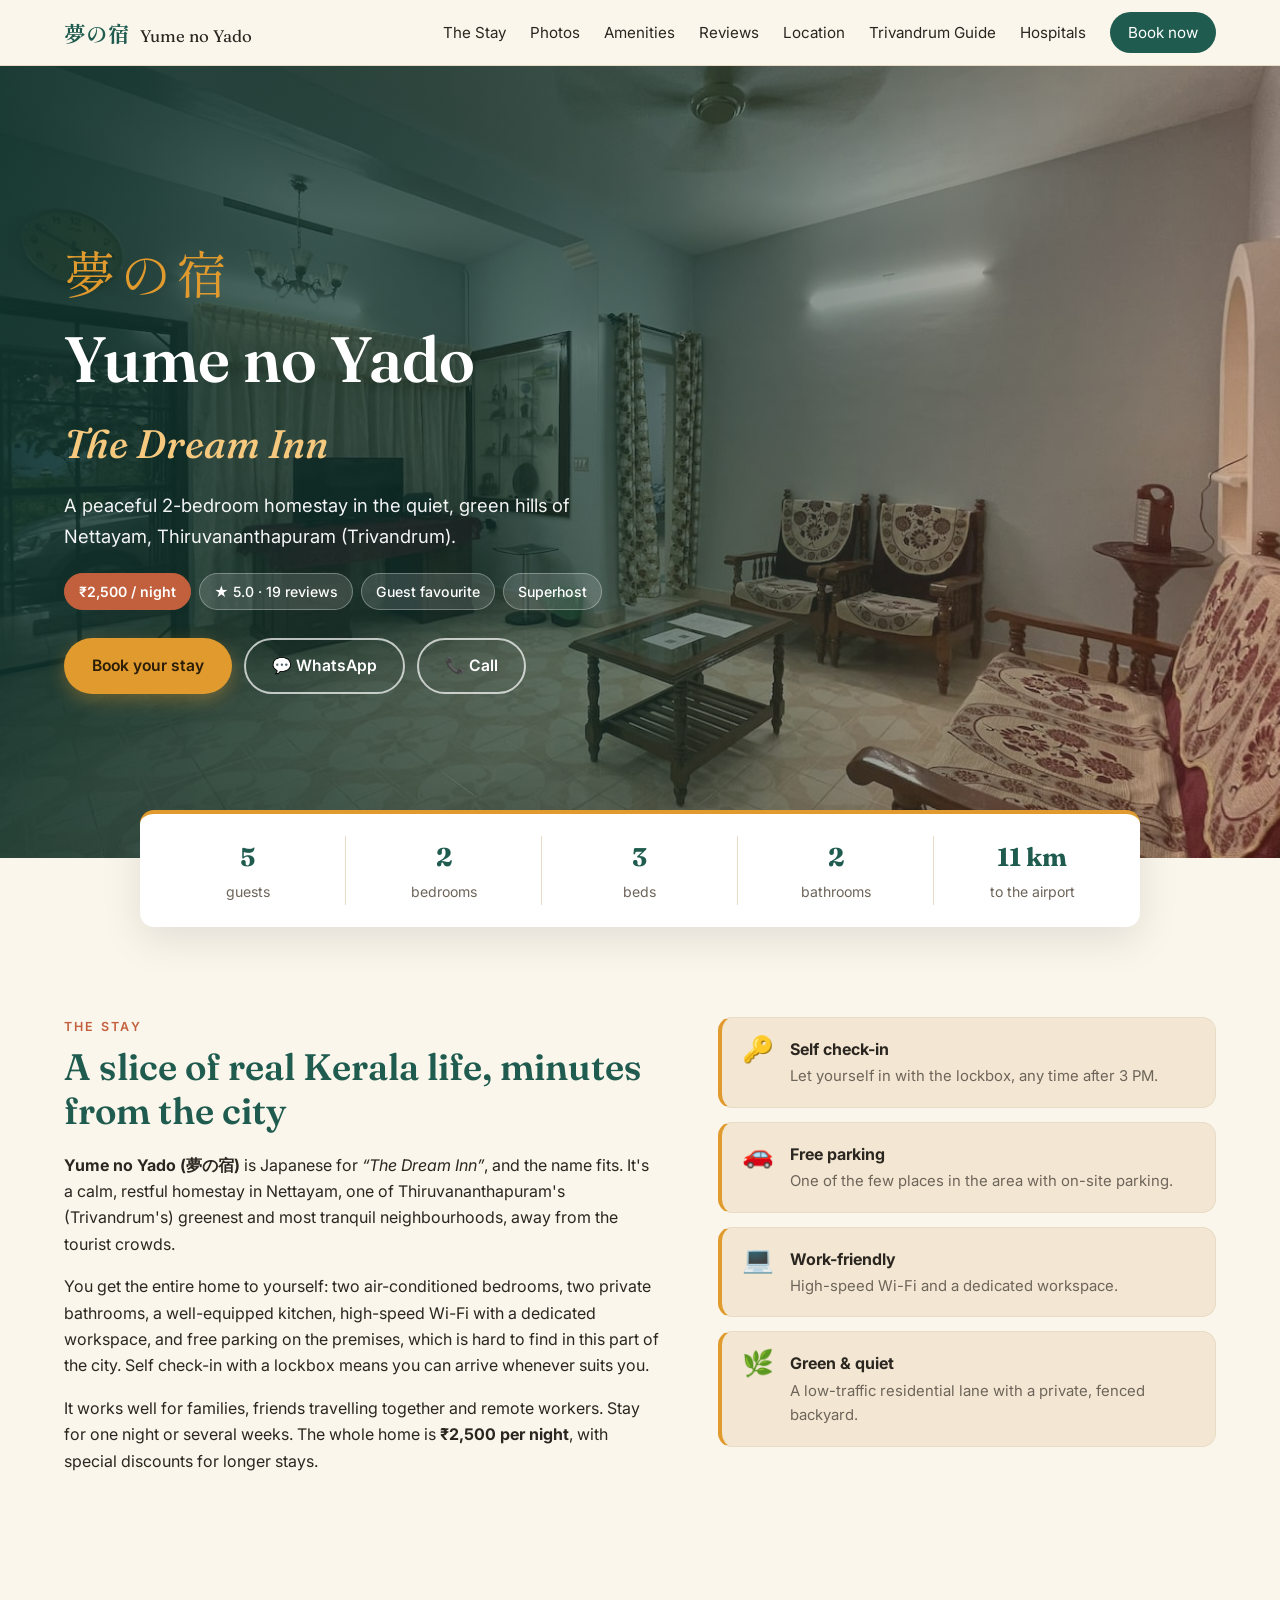
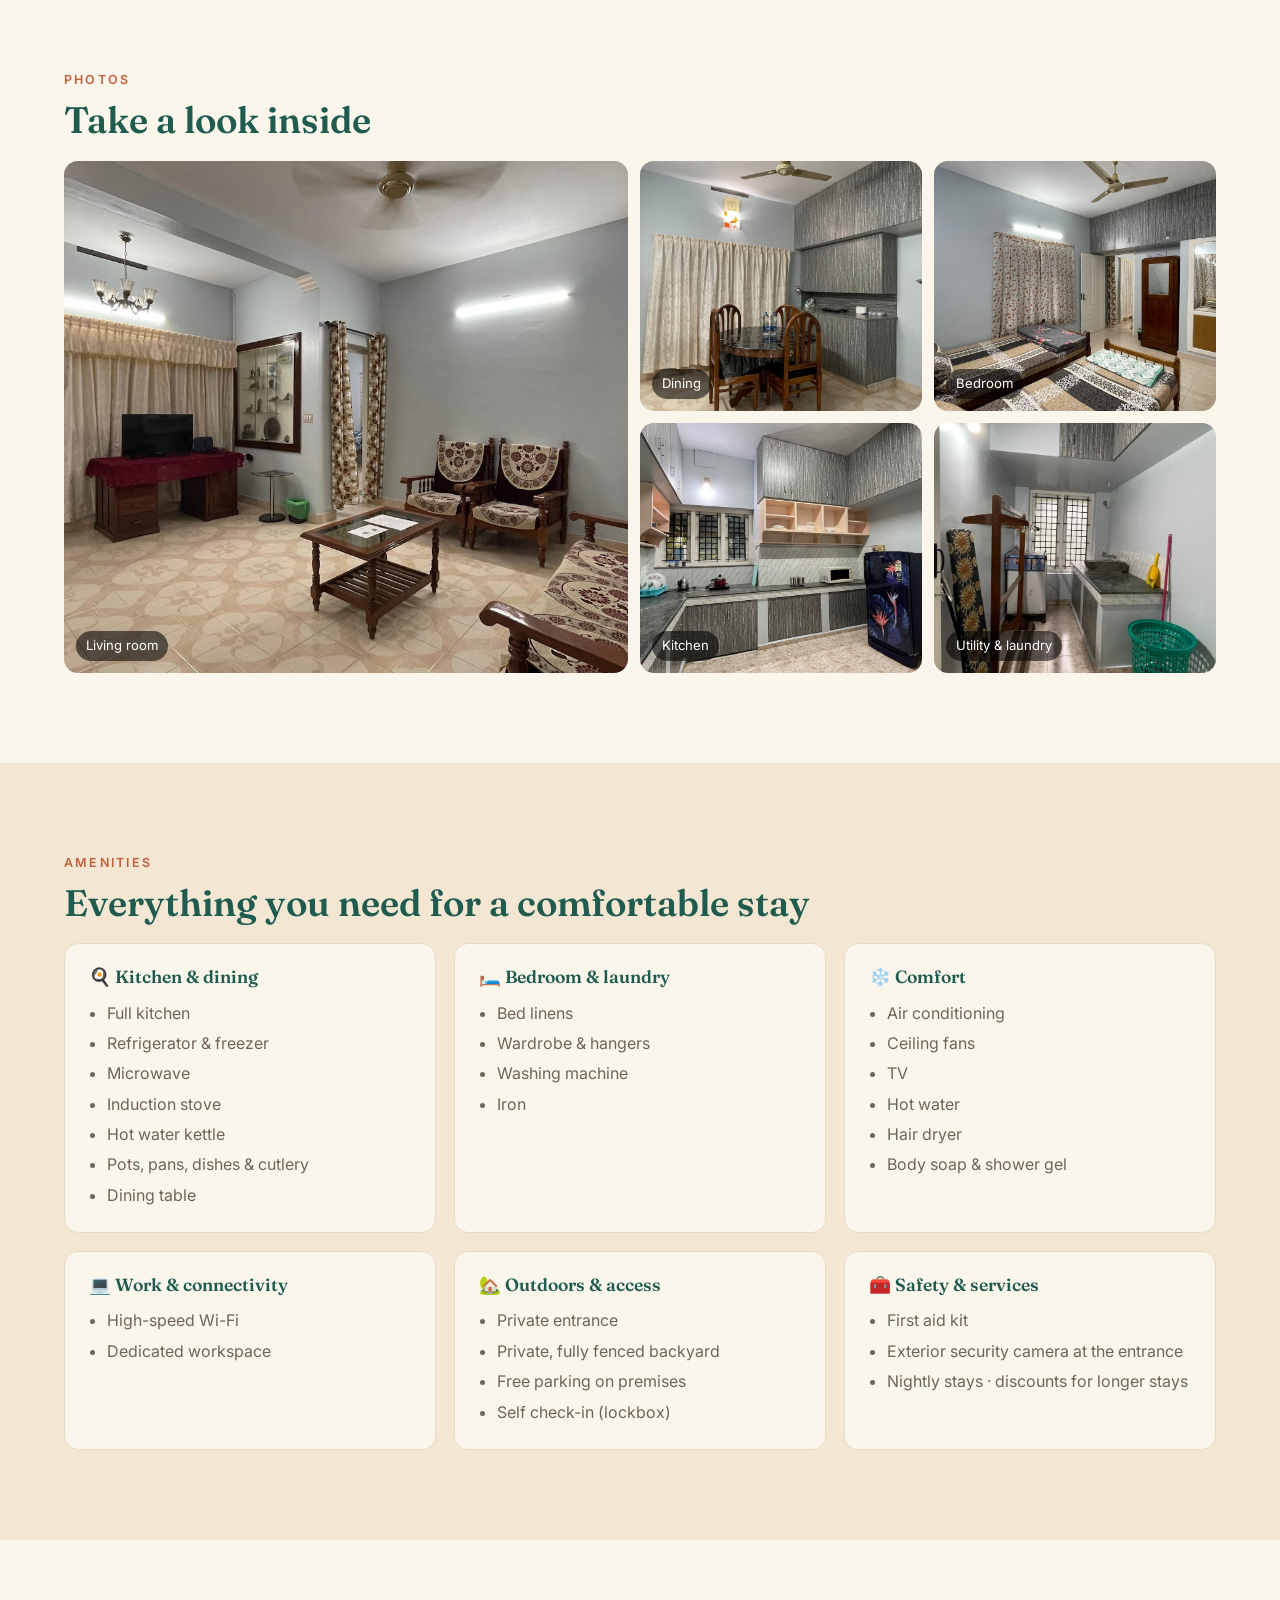
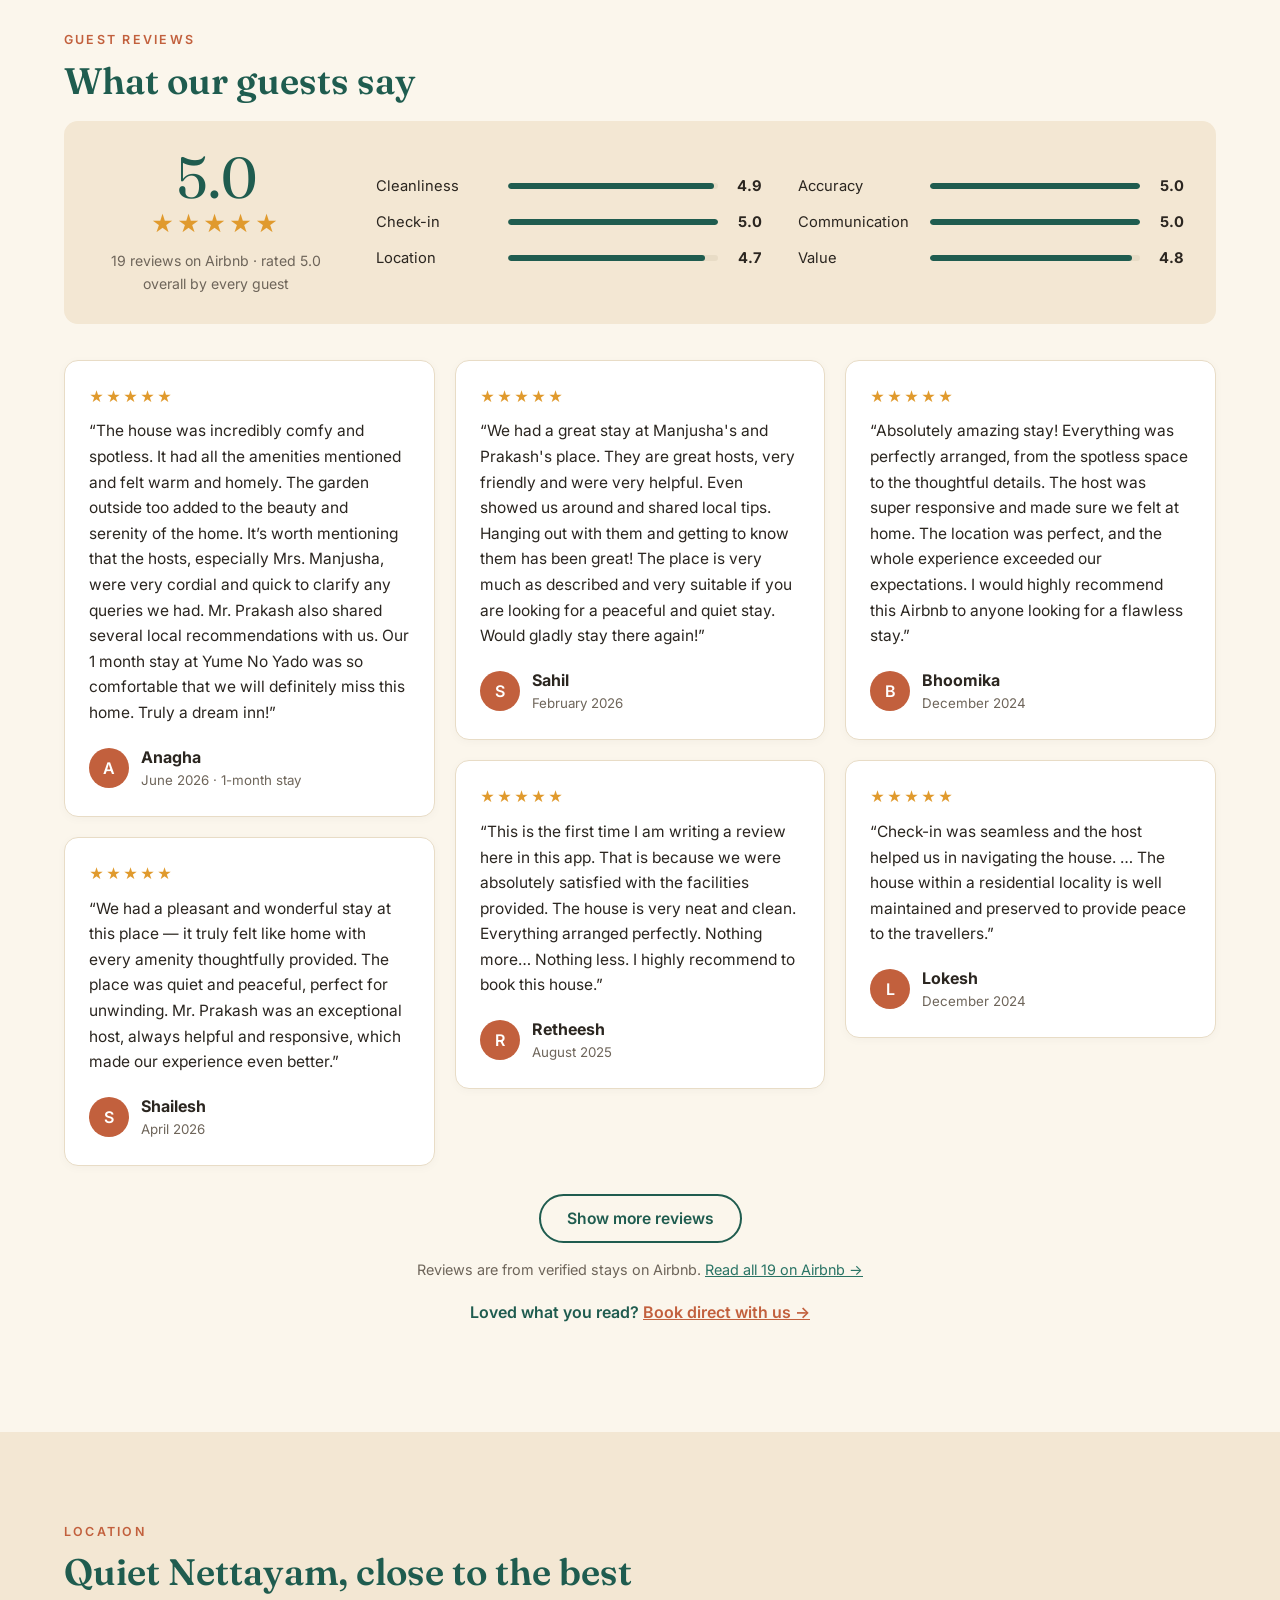
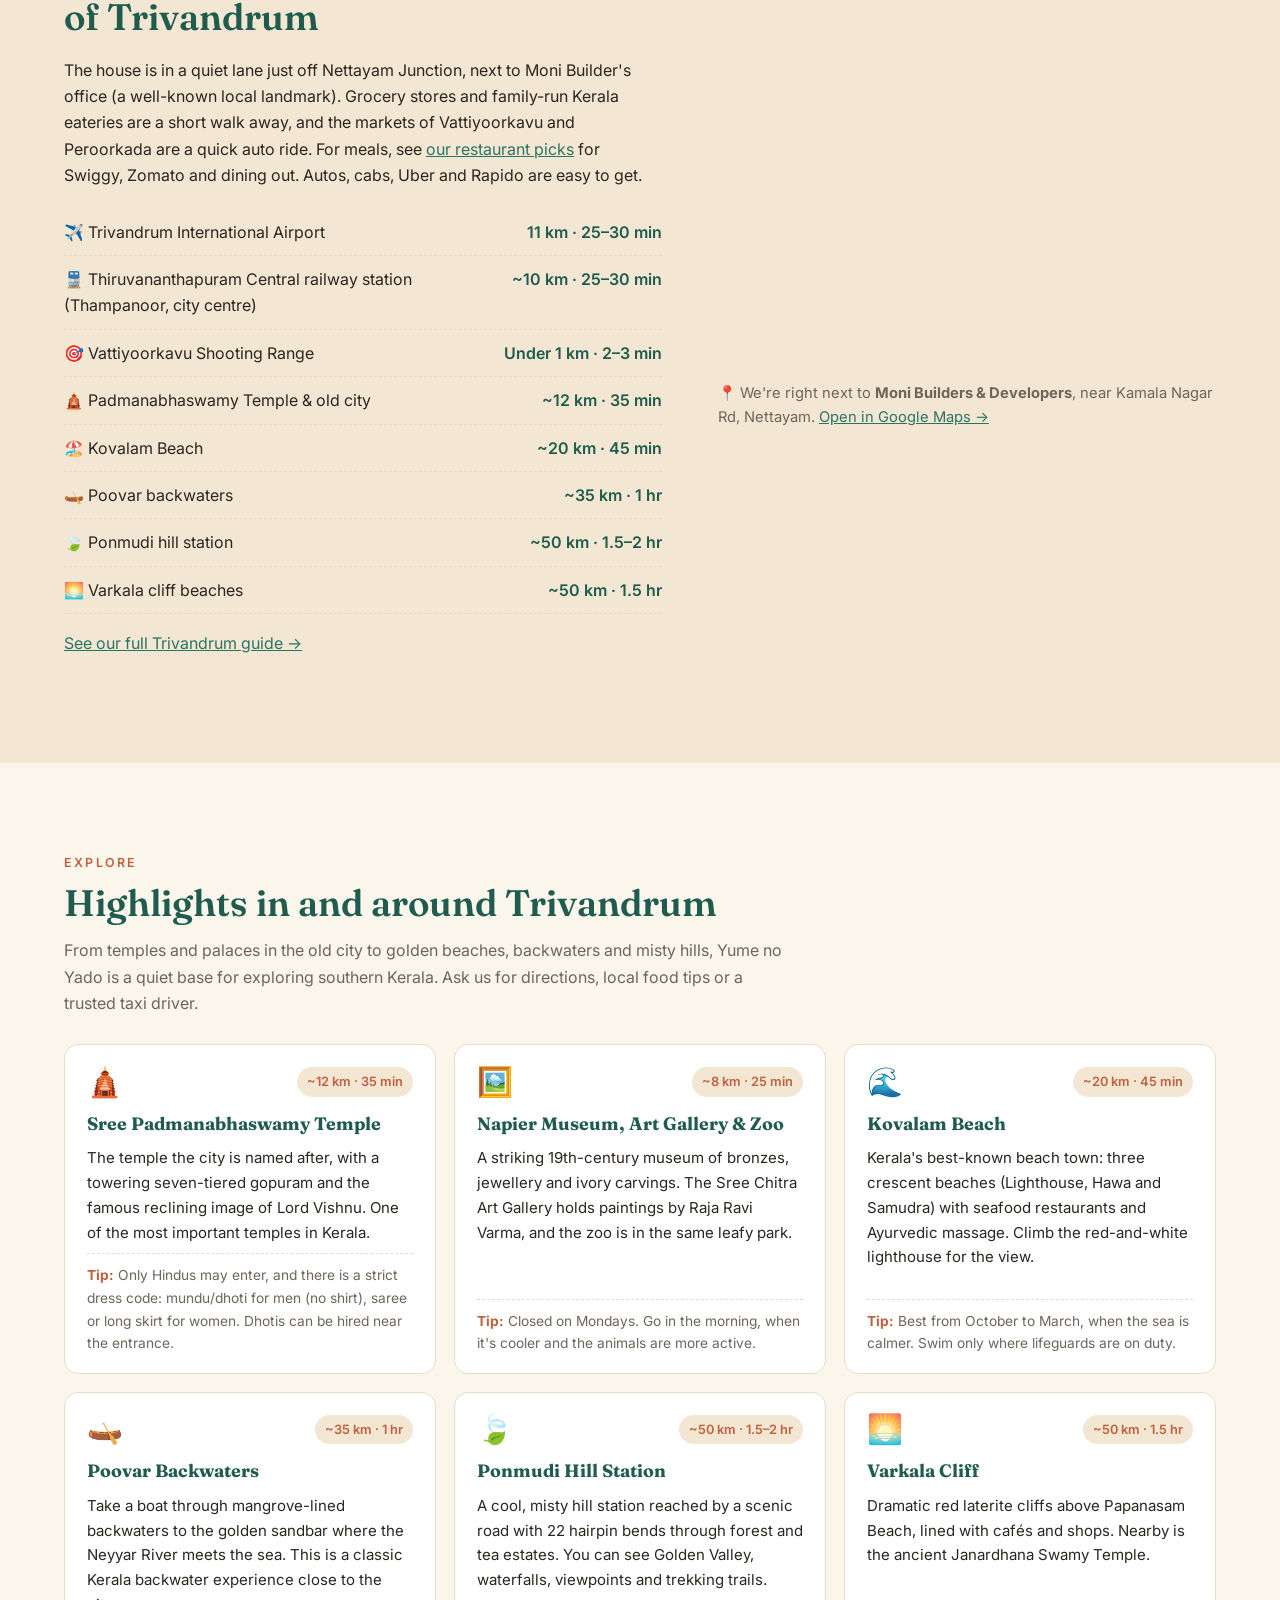
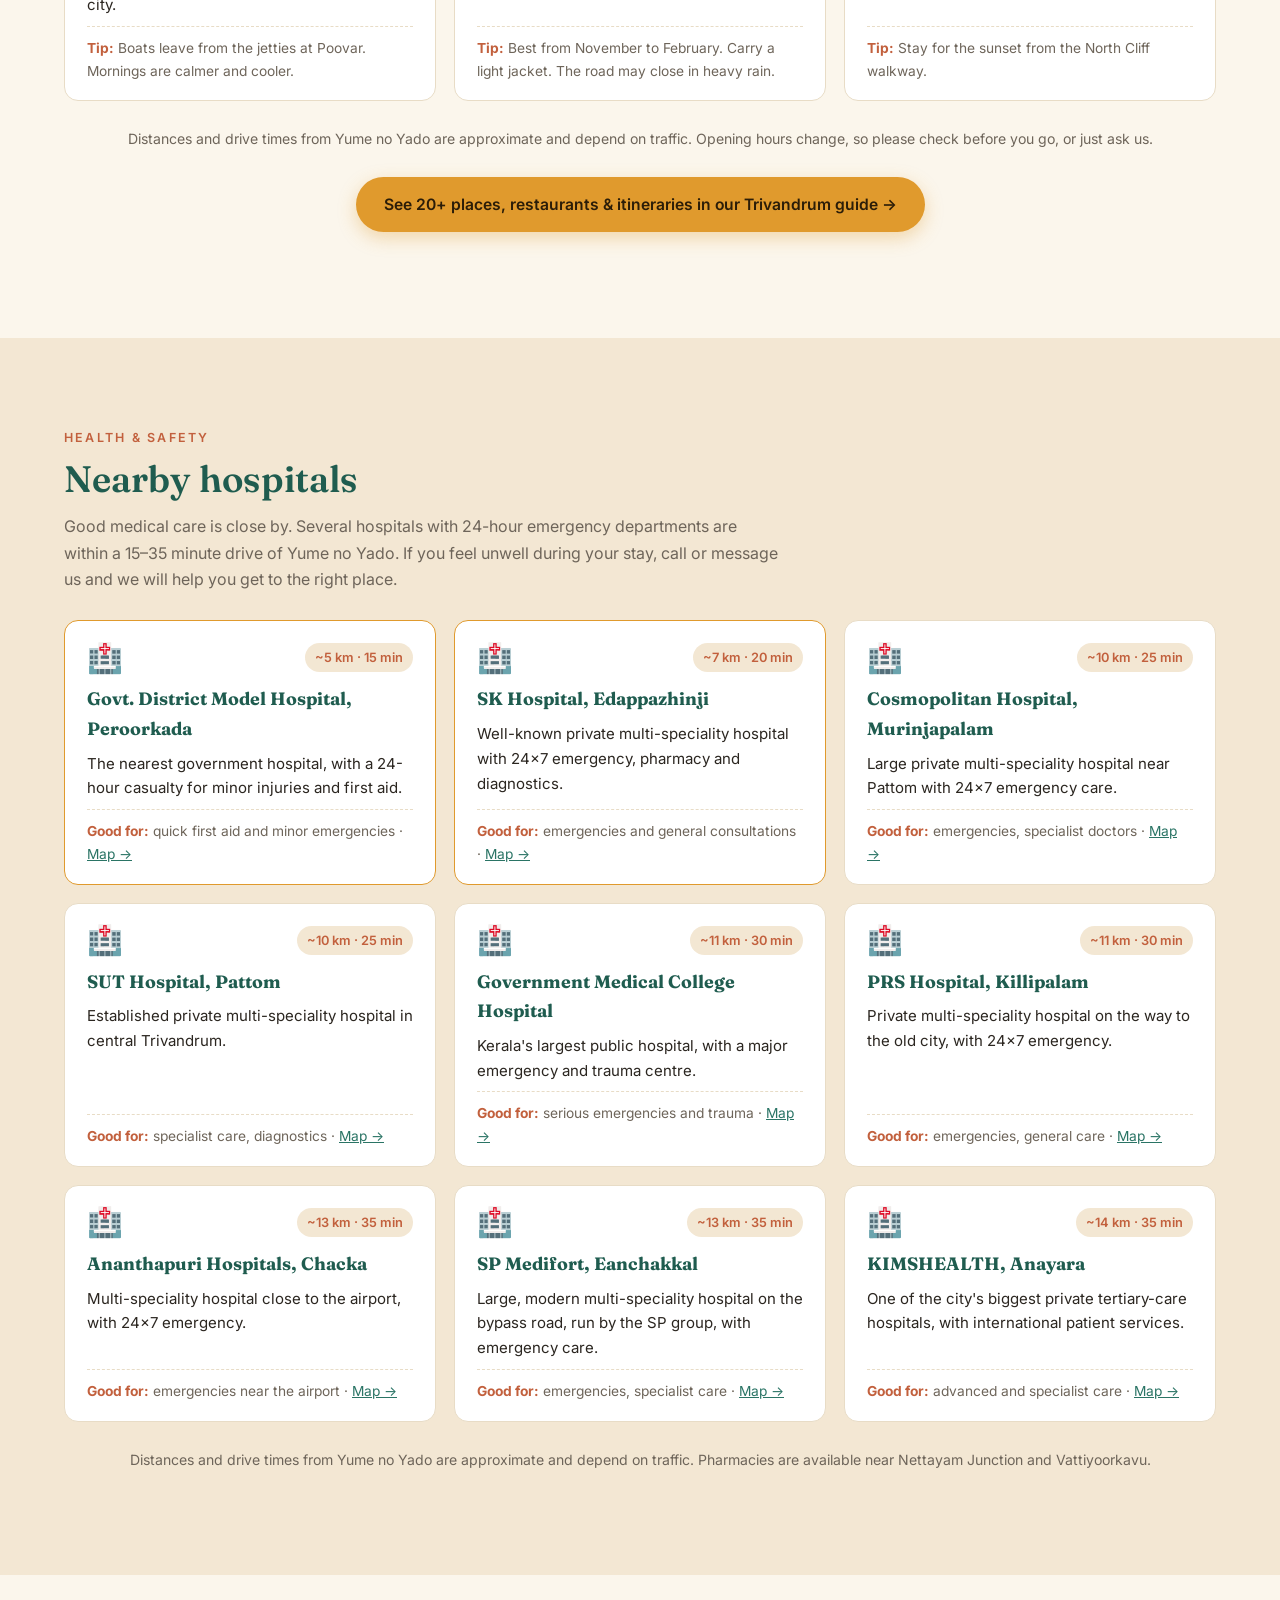
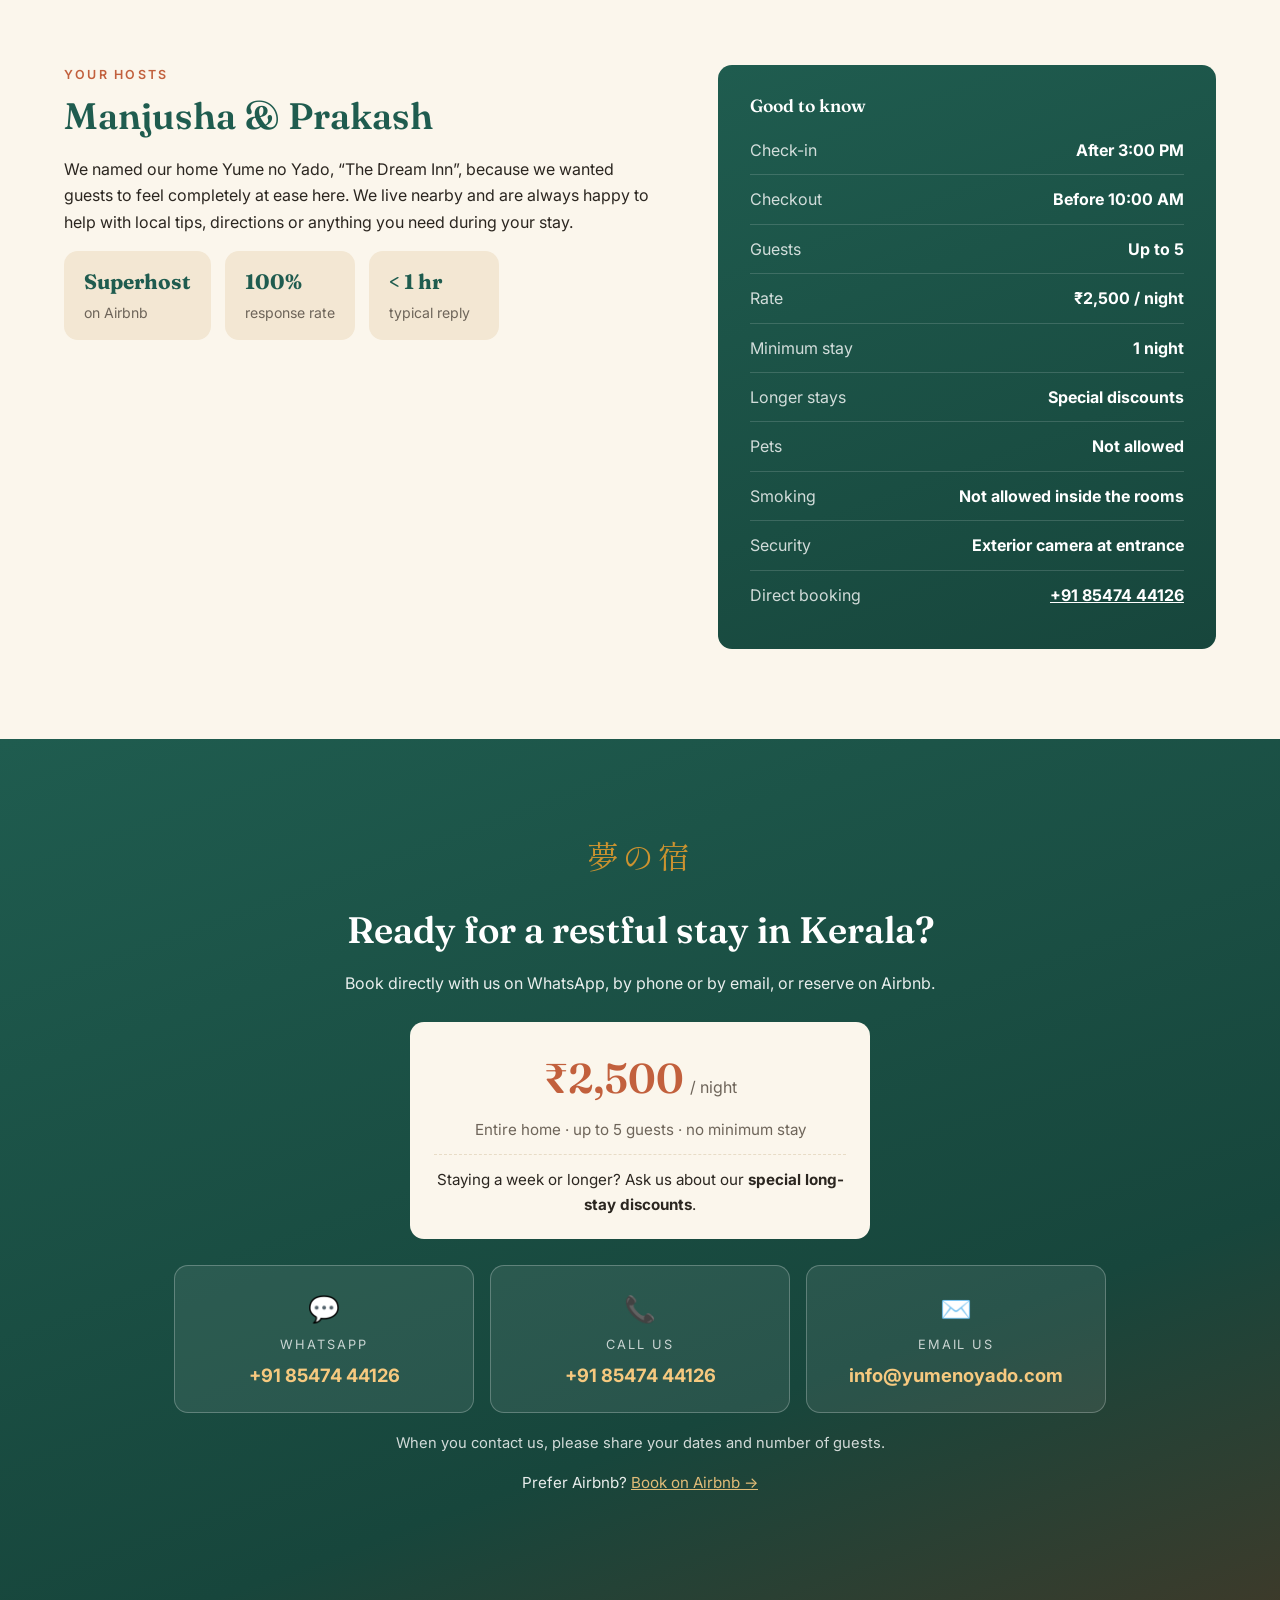
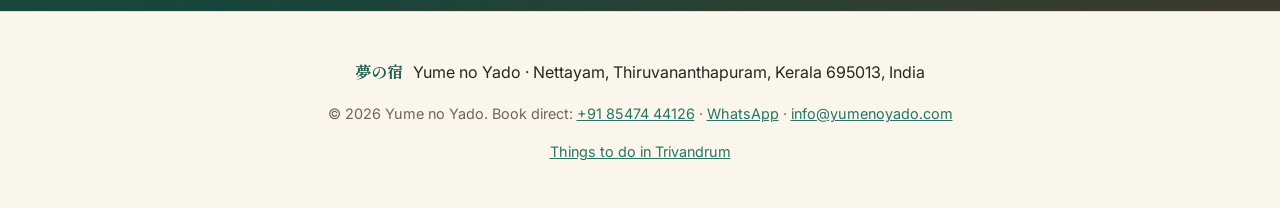
==== commit 90c95215: "Replace Ola with Rapido" ====
--- a/index.html
+++ b/index.html
@@ -310,7 +310,7 @@
       <p>
         The house is in a quiet lane just off Nettayam Junction, next to Moni Builder's office (a well-known local landmark).
         Grocery stores and family-run Kerala eateries are a short walk away, and the markets of Vattiyoorkavu and Peroorkada are a quick auto ride. For meals, see <a href="things-to-do-in-trivandrum.html#restaurants">our restaurant picks</a> for Swiggy, Zomato and dining out.
-        Autos, cabs, Uber and Ola are easy to get.
+        Autos, cabs, Uber and Rapido are easy to get.
       </p>
       <ul class="distances">
         <li><span>✈️ Trivandrum International Airport</span><b>11 km · 25–30 min</b></li>
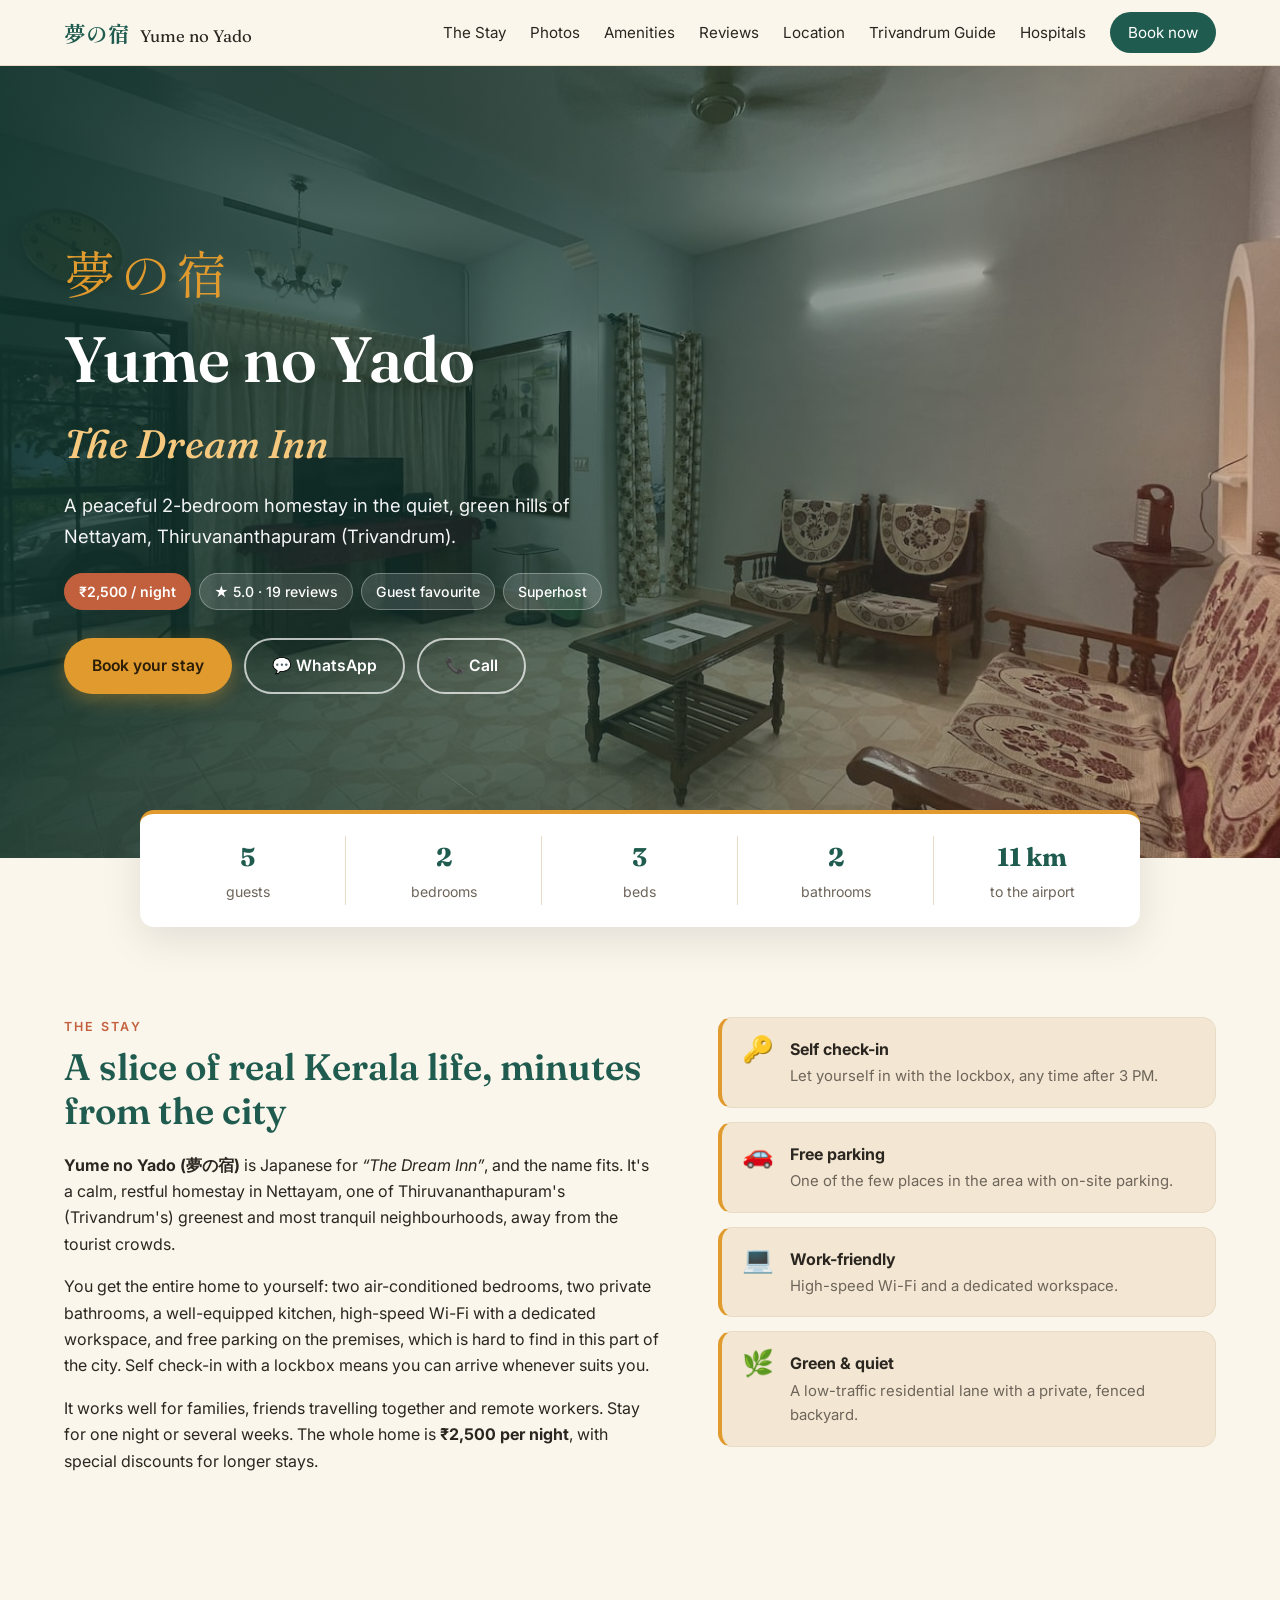
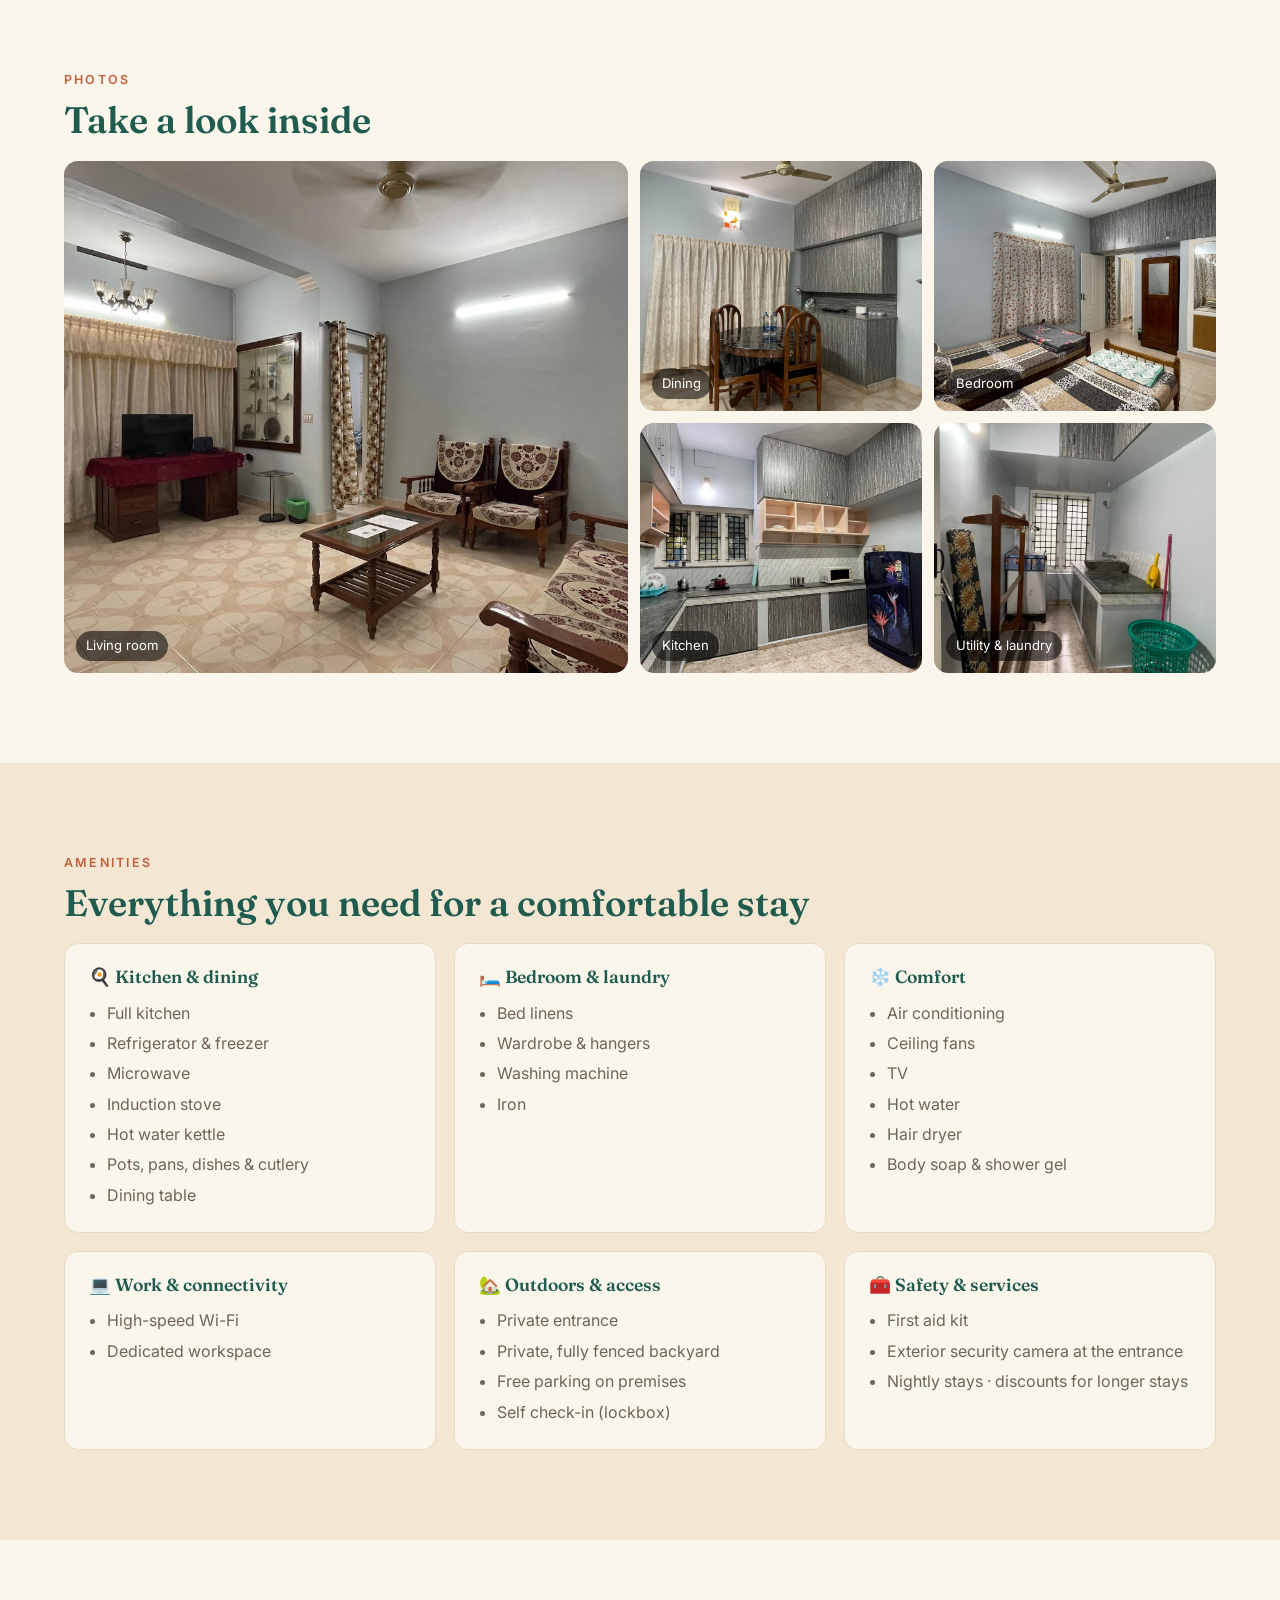
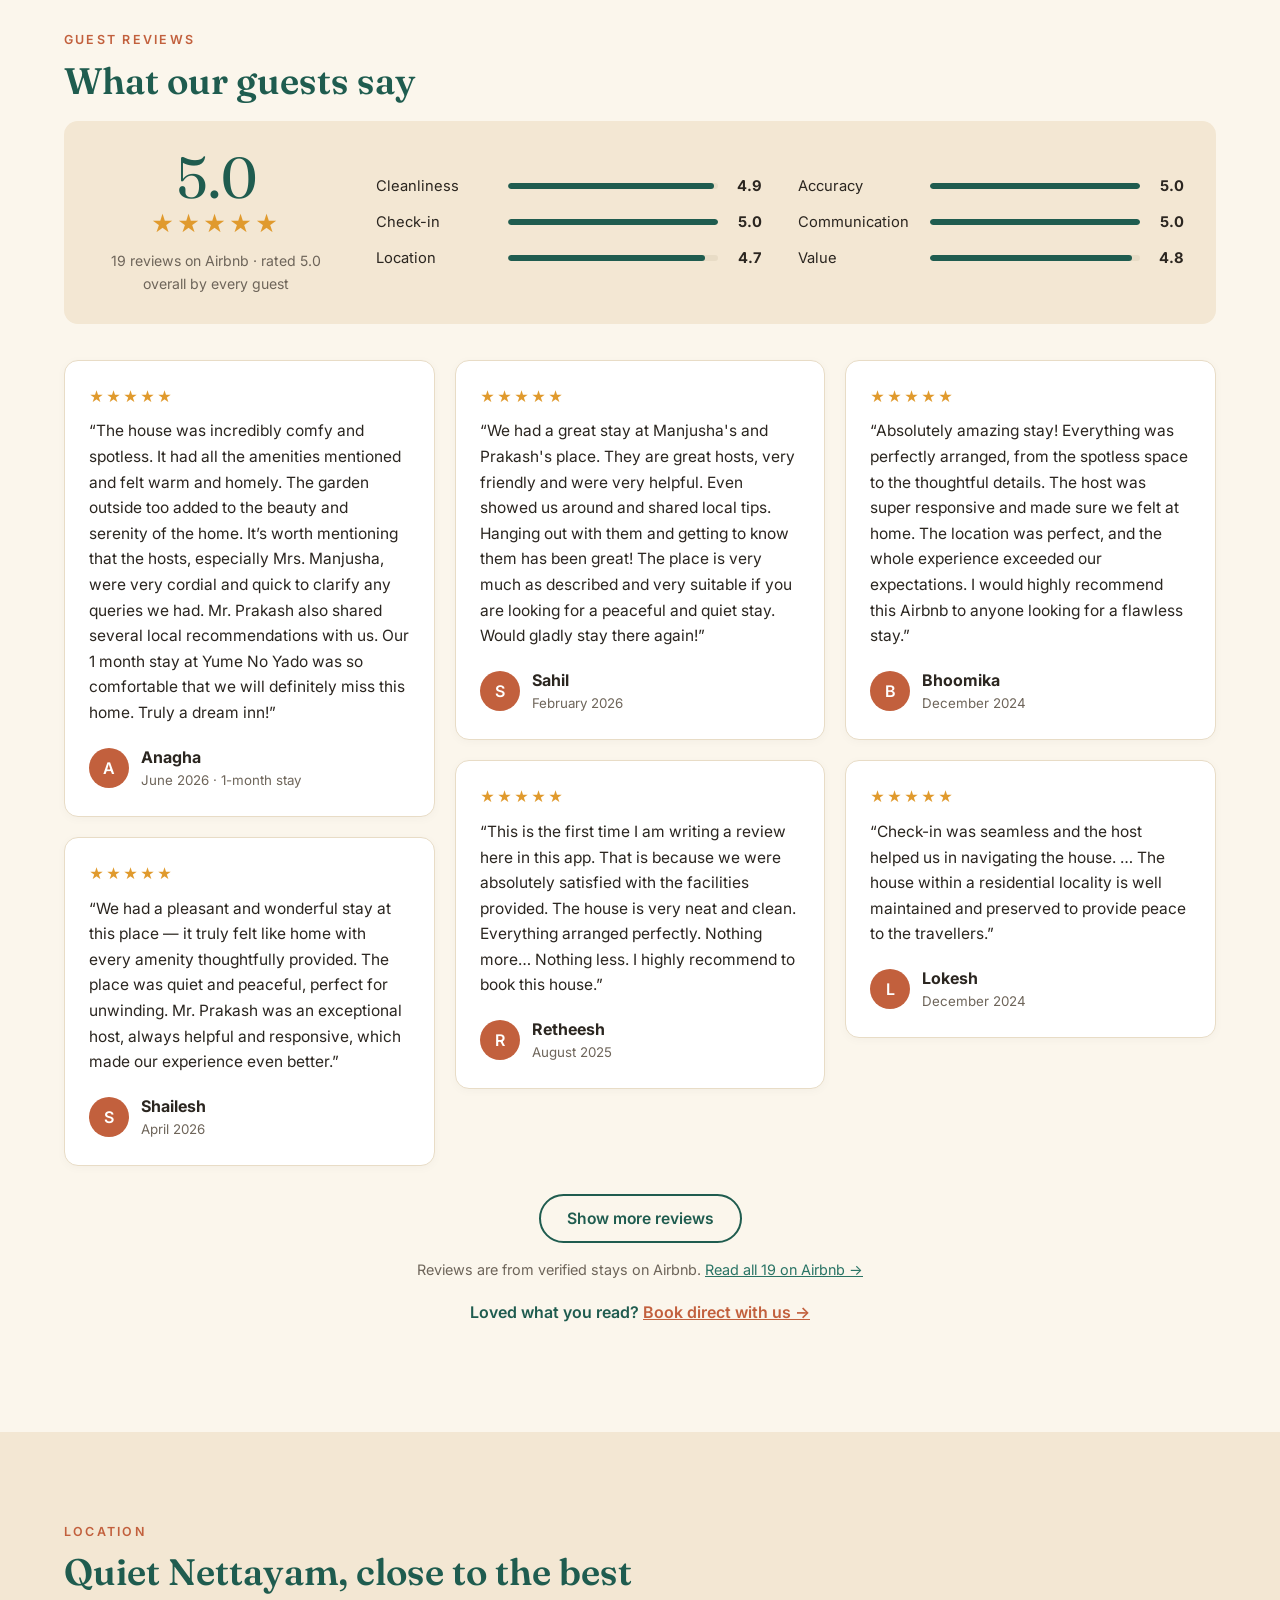
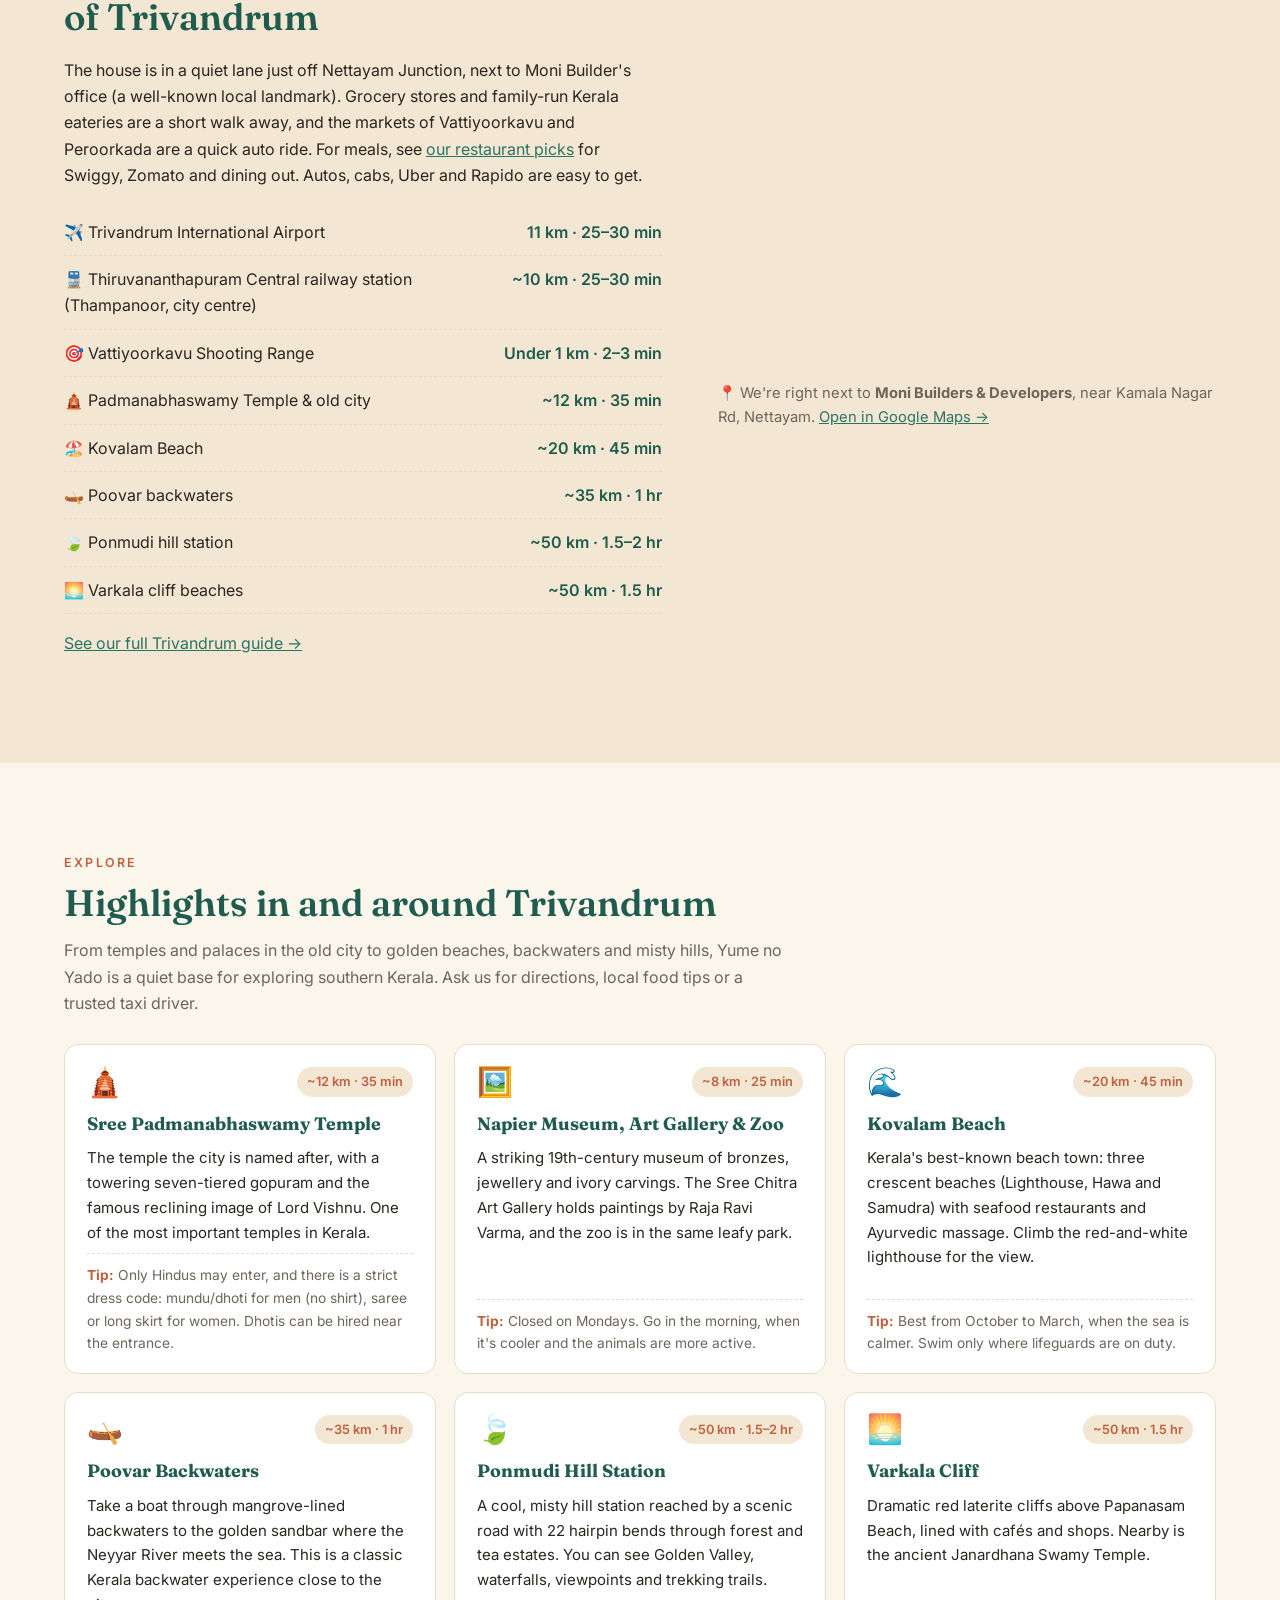
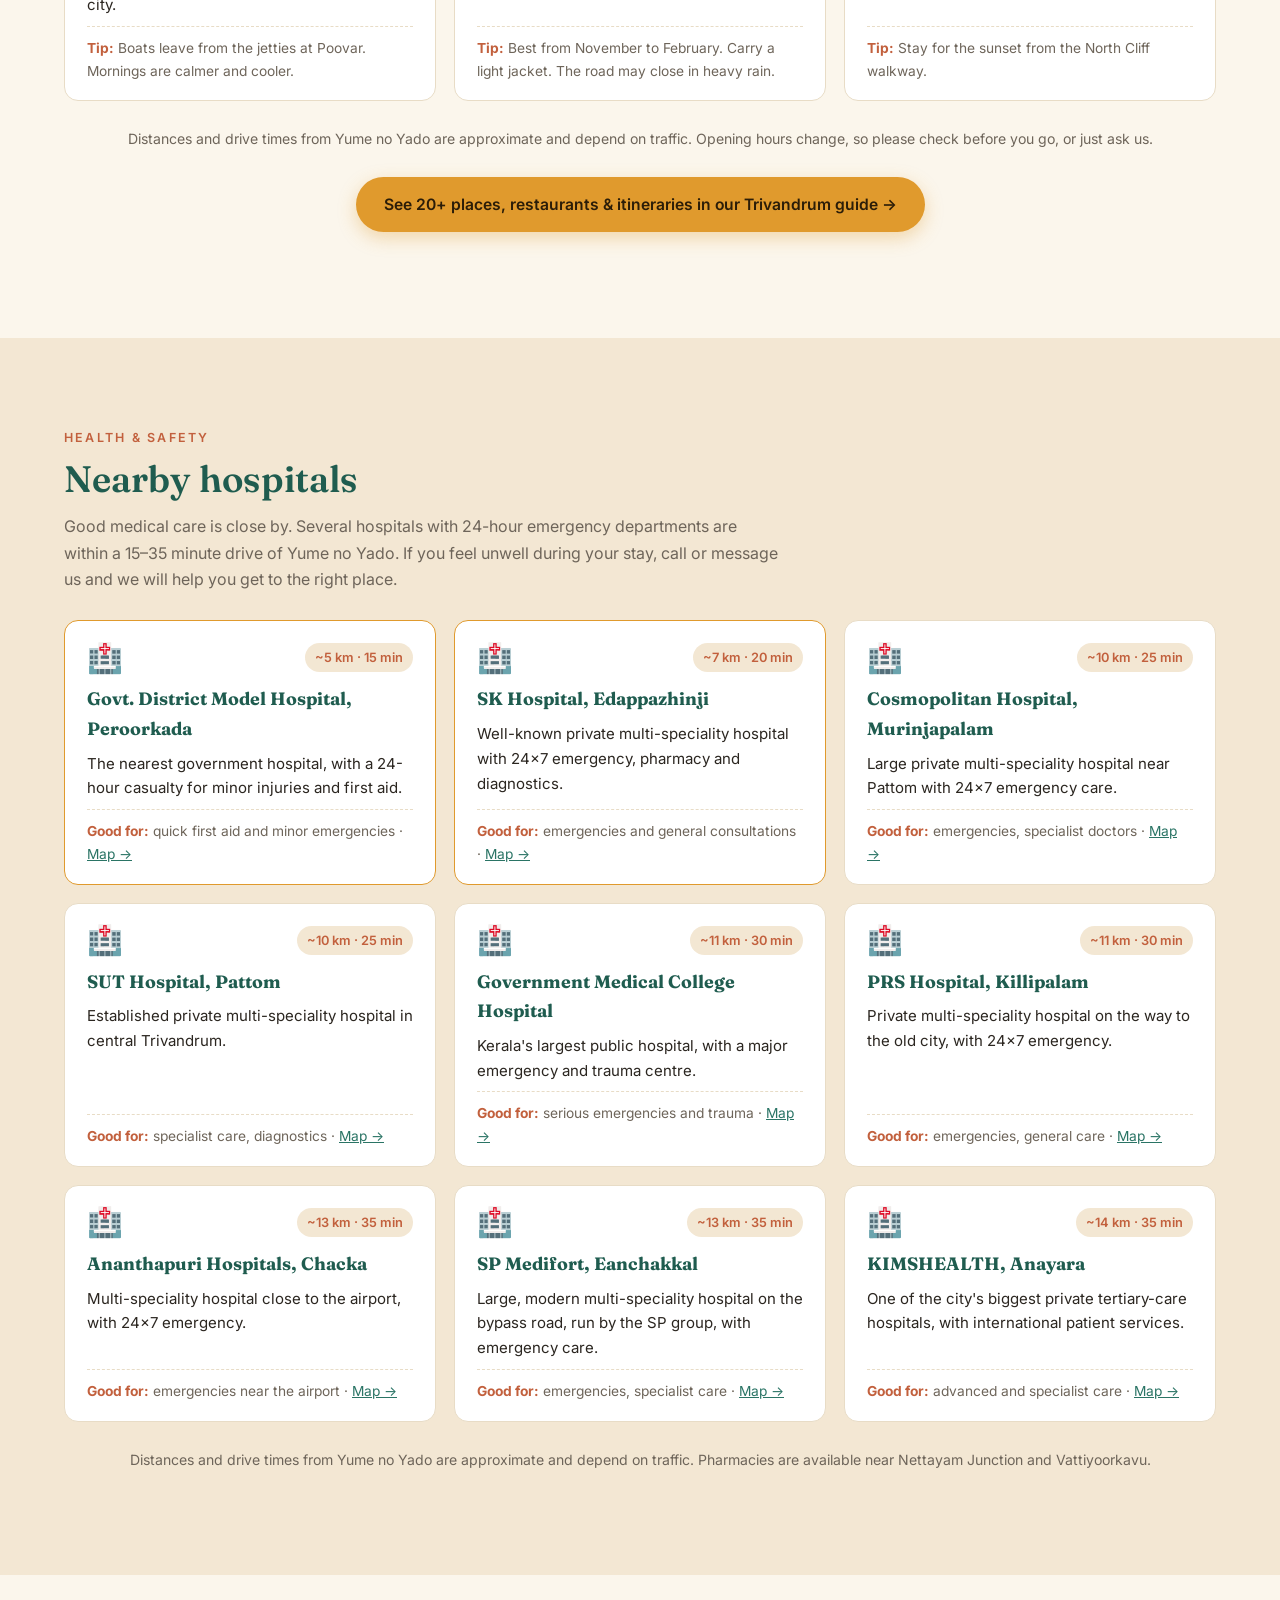
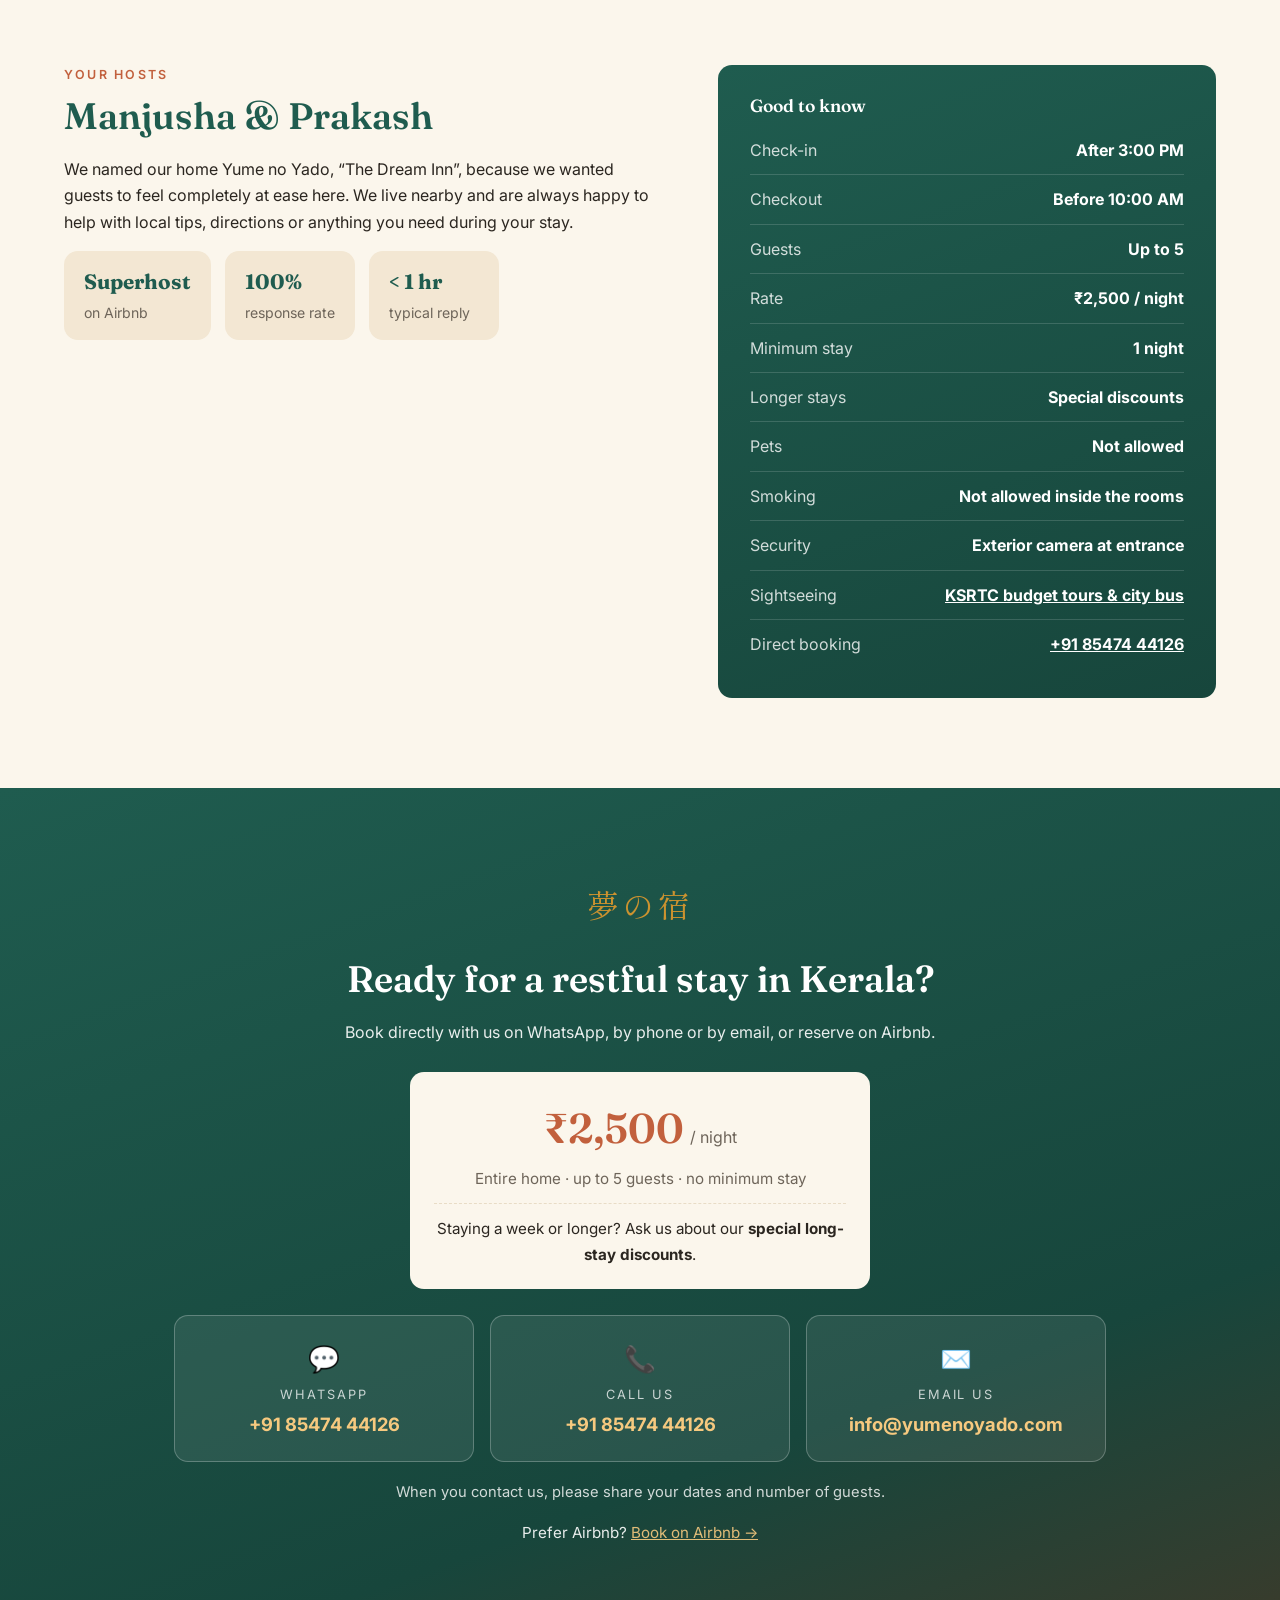
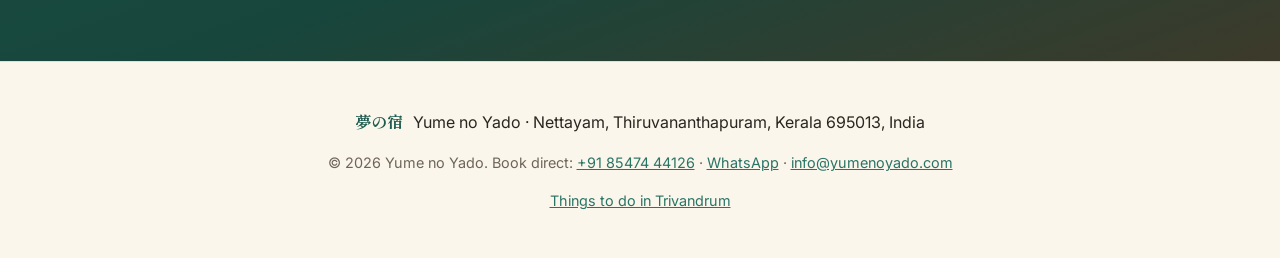
==== commit 23652f7d: "Add KSRTC budget tours info" ====
--- a/index.html
+++ b/index.html
@@ -478,6 +478,7 @@
       <li><span>Pets</span><b>Not allowed</b></li>
       <li><span>Smoking</span><b>Not allowed inside the rooms</b></li>
       <li><span>Security</span><b>Exterior camera at entrance</b></li>
+      <li><span>Sightseeing</span><b><a href="things-to-do-in-trivandrum.html#budget-tours">KSRTC budget tours &amp; city bus</a></b></li>
       <li><span>Direct booking</span><b><a href="tel:+918547444126">+91 85474 44126</a></b></li>
     </ul>
   </div>
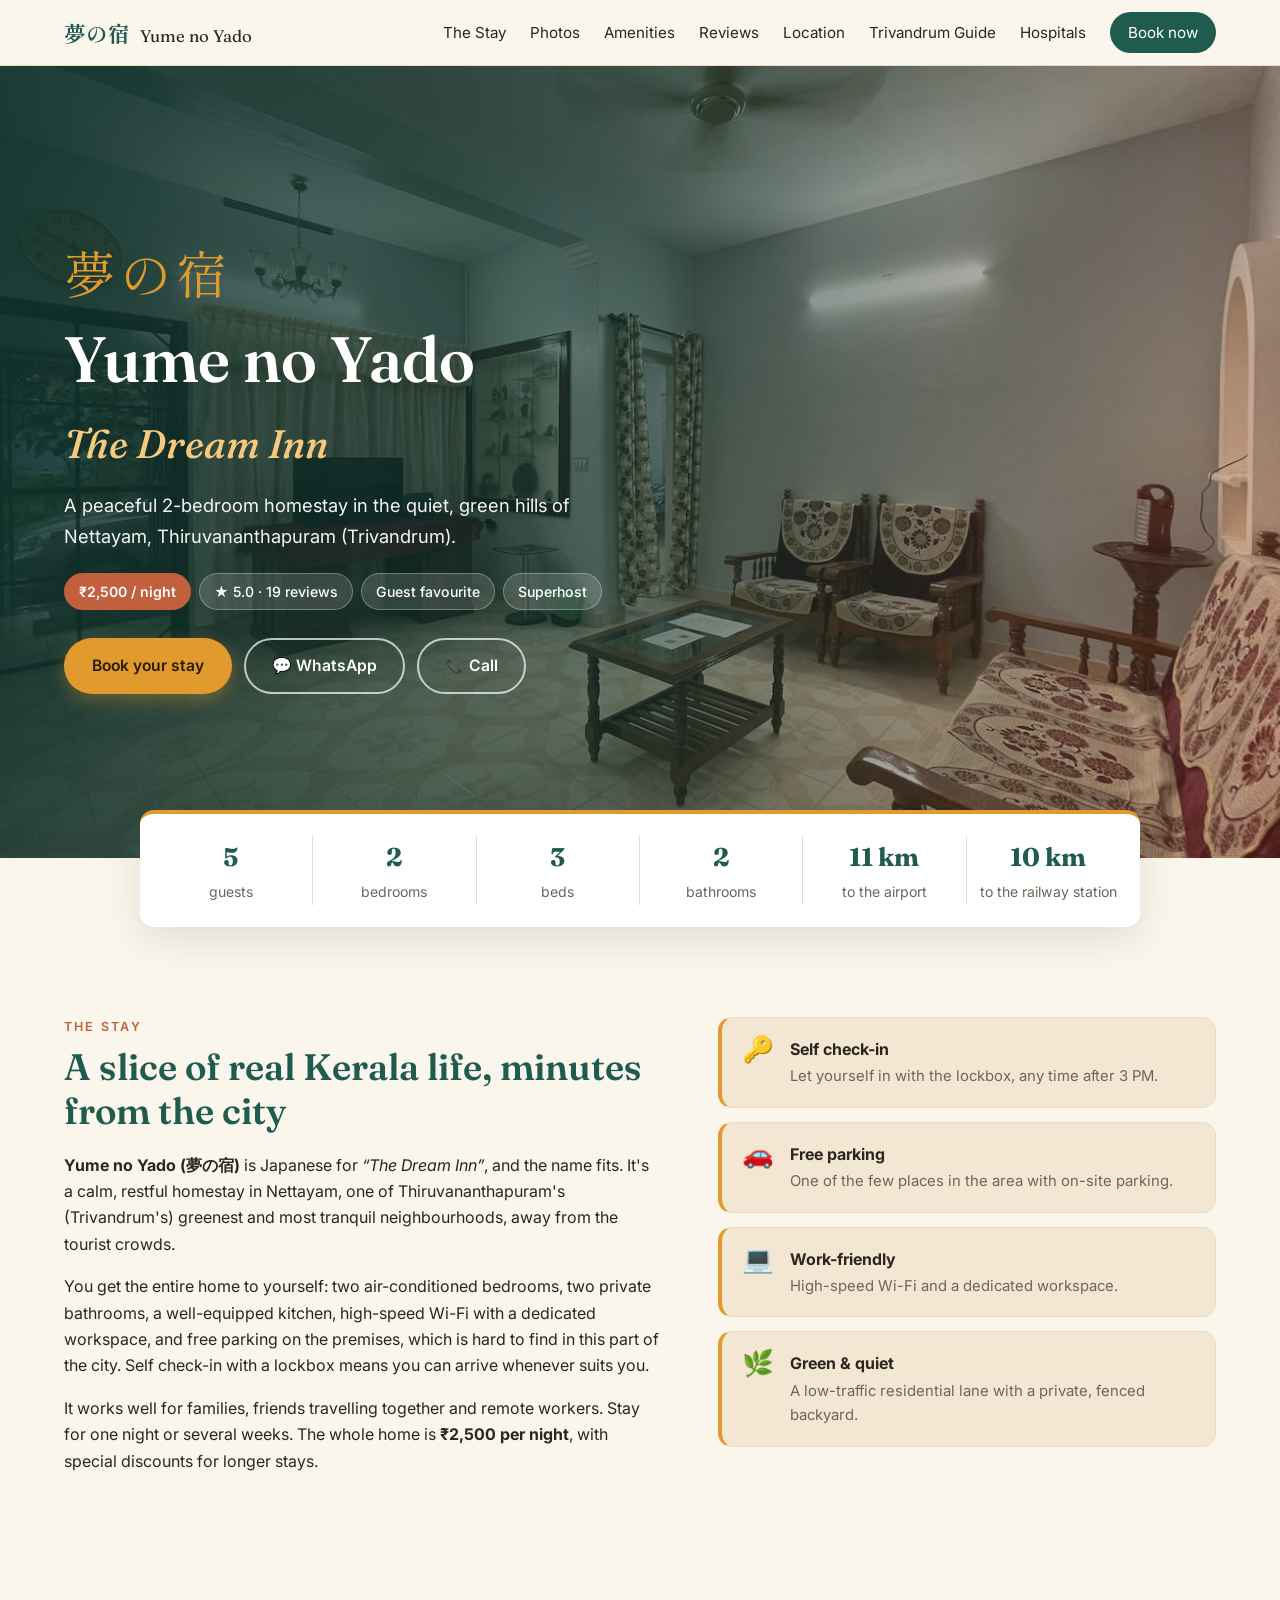
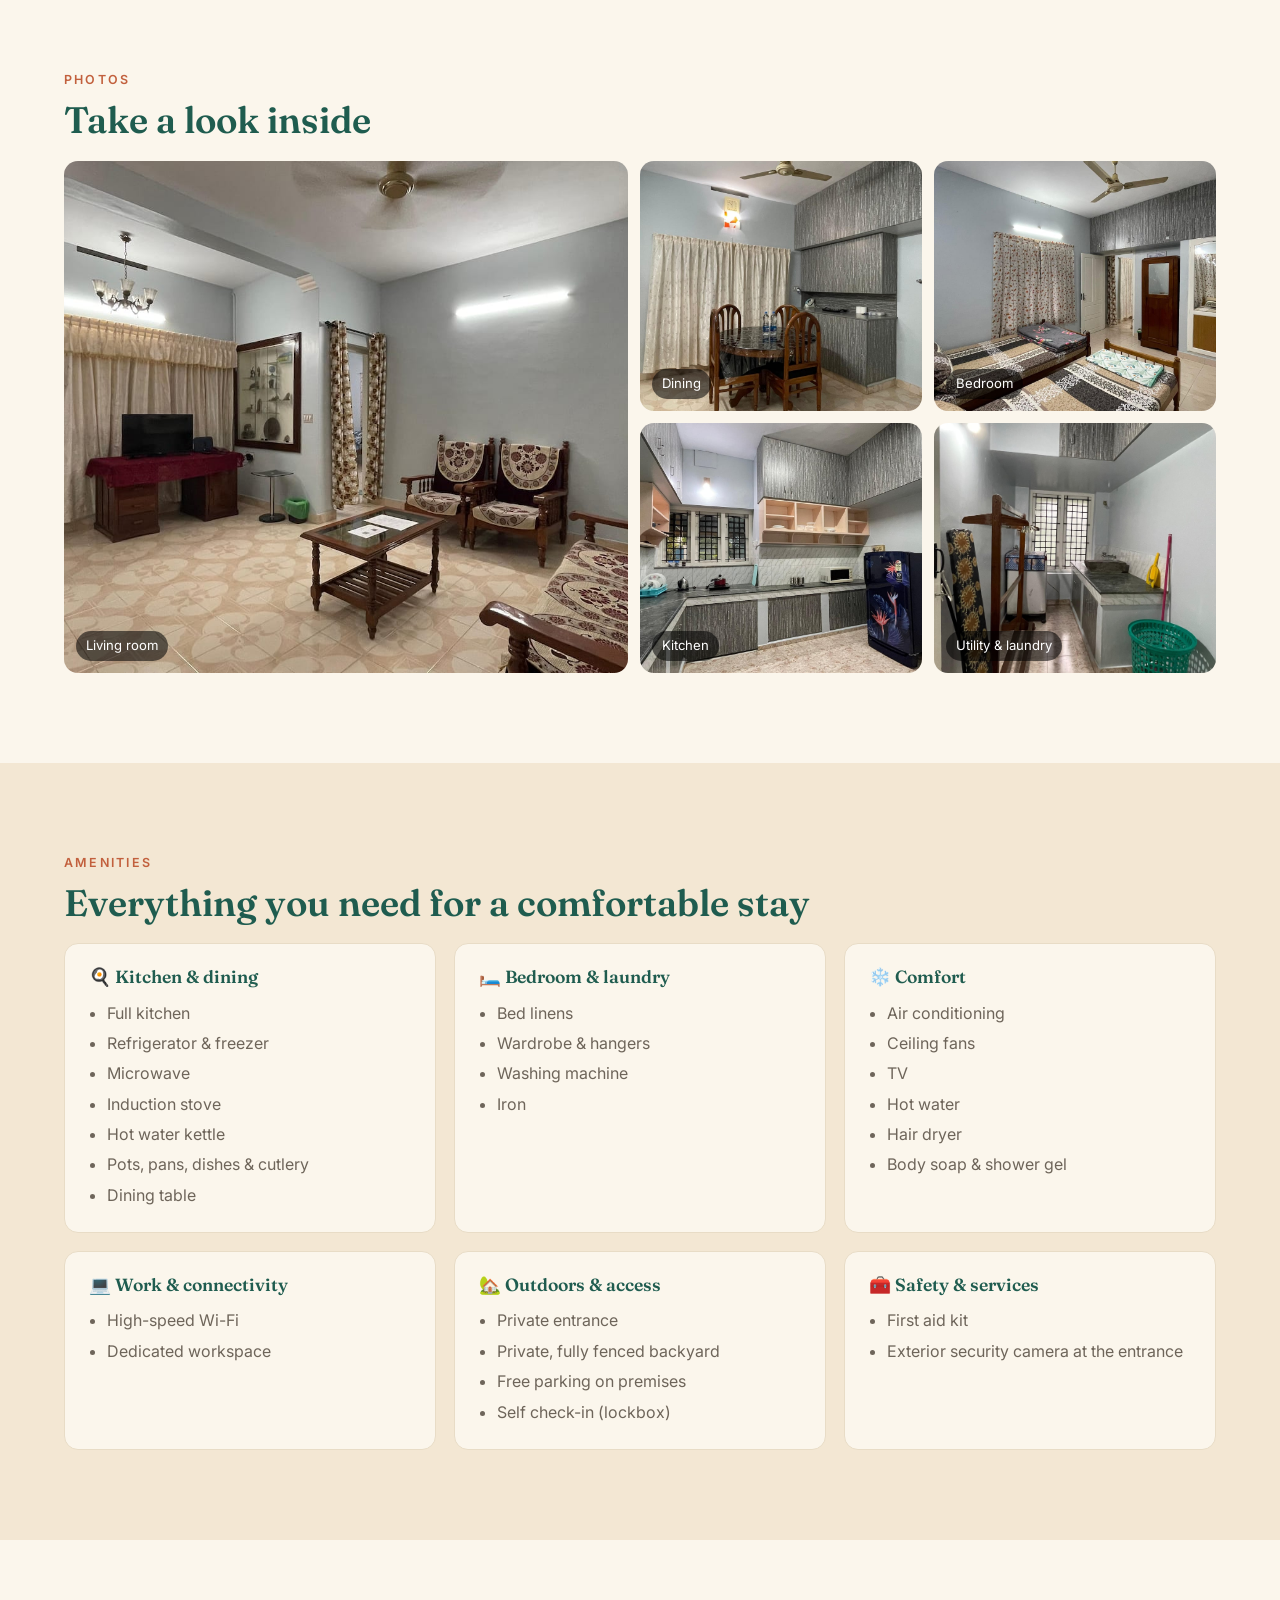
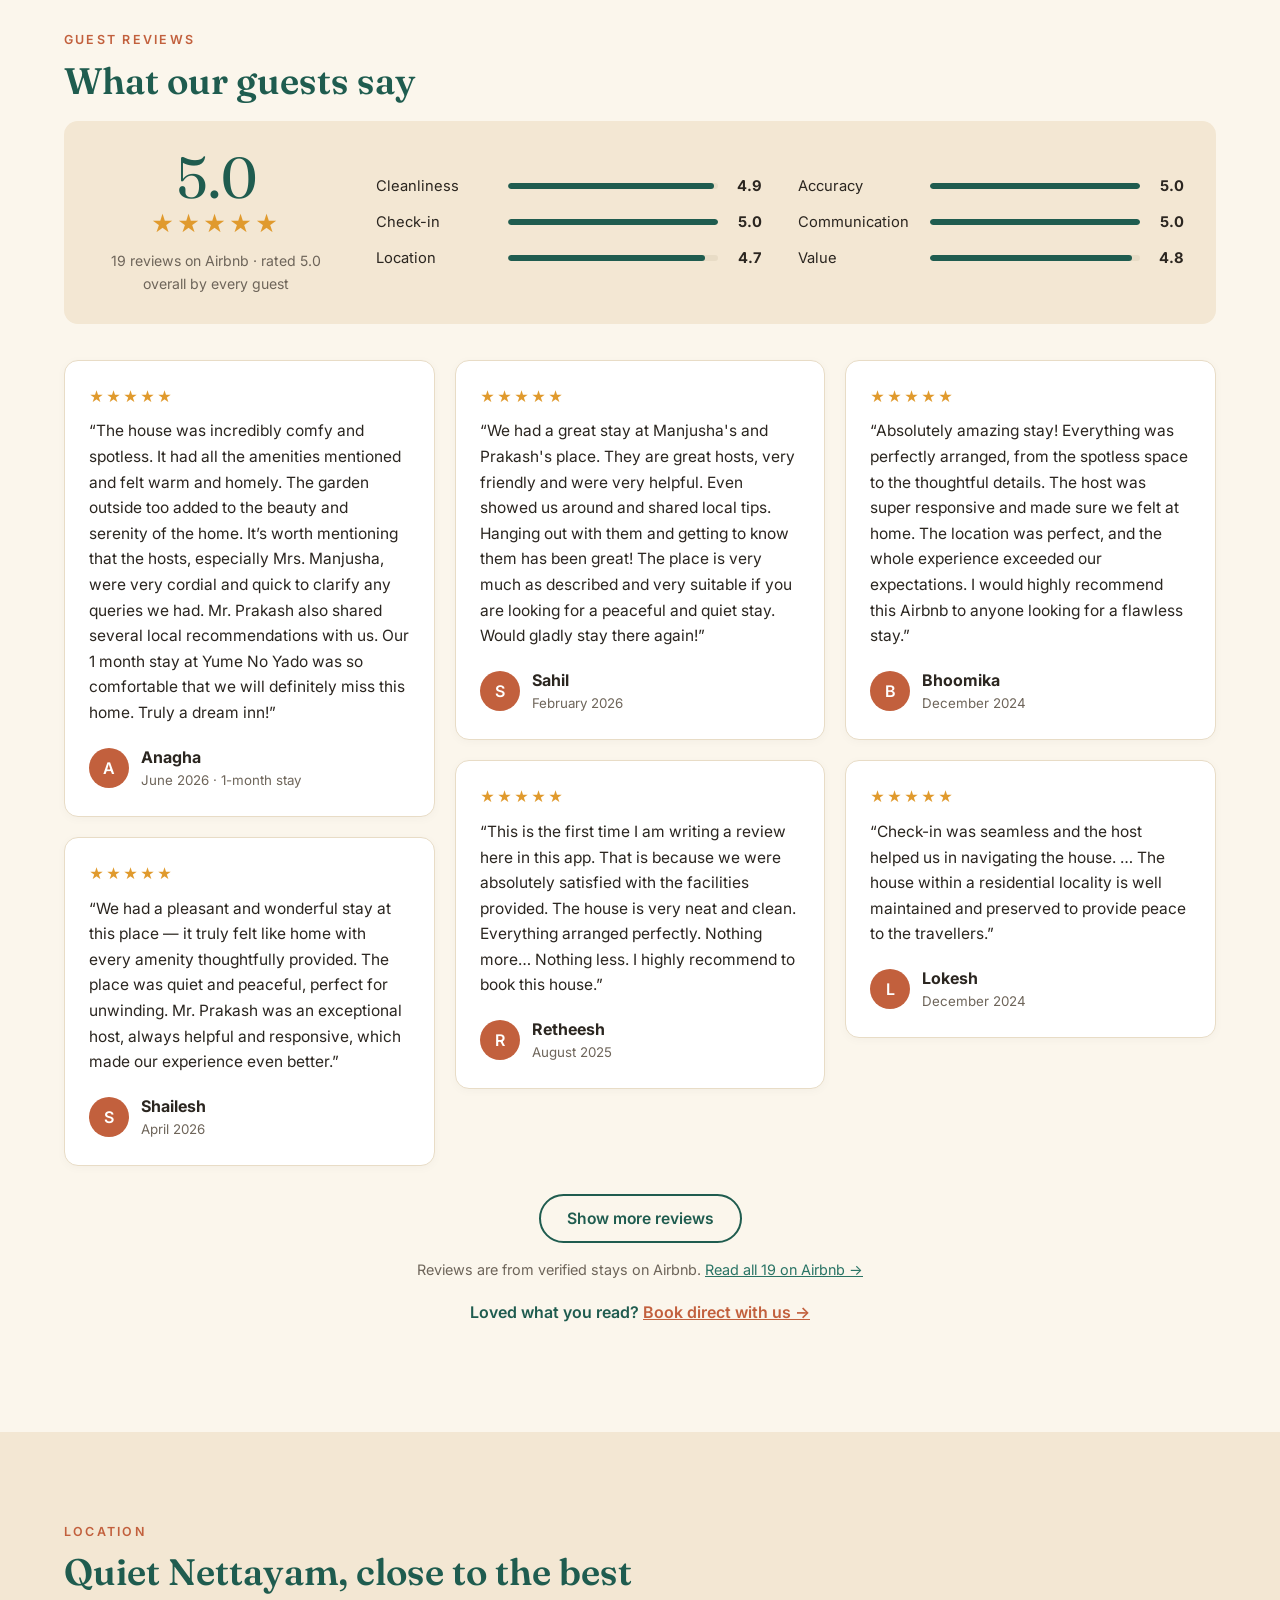
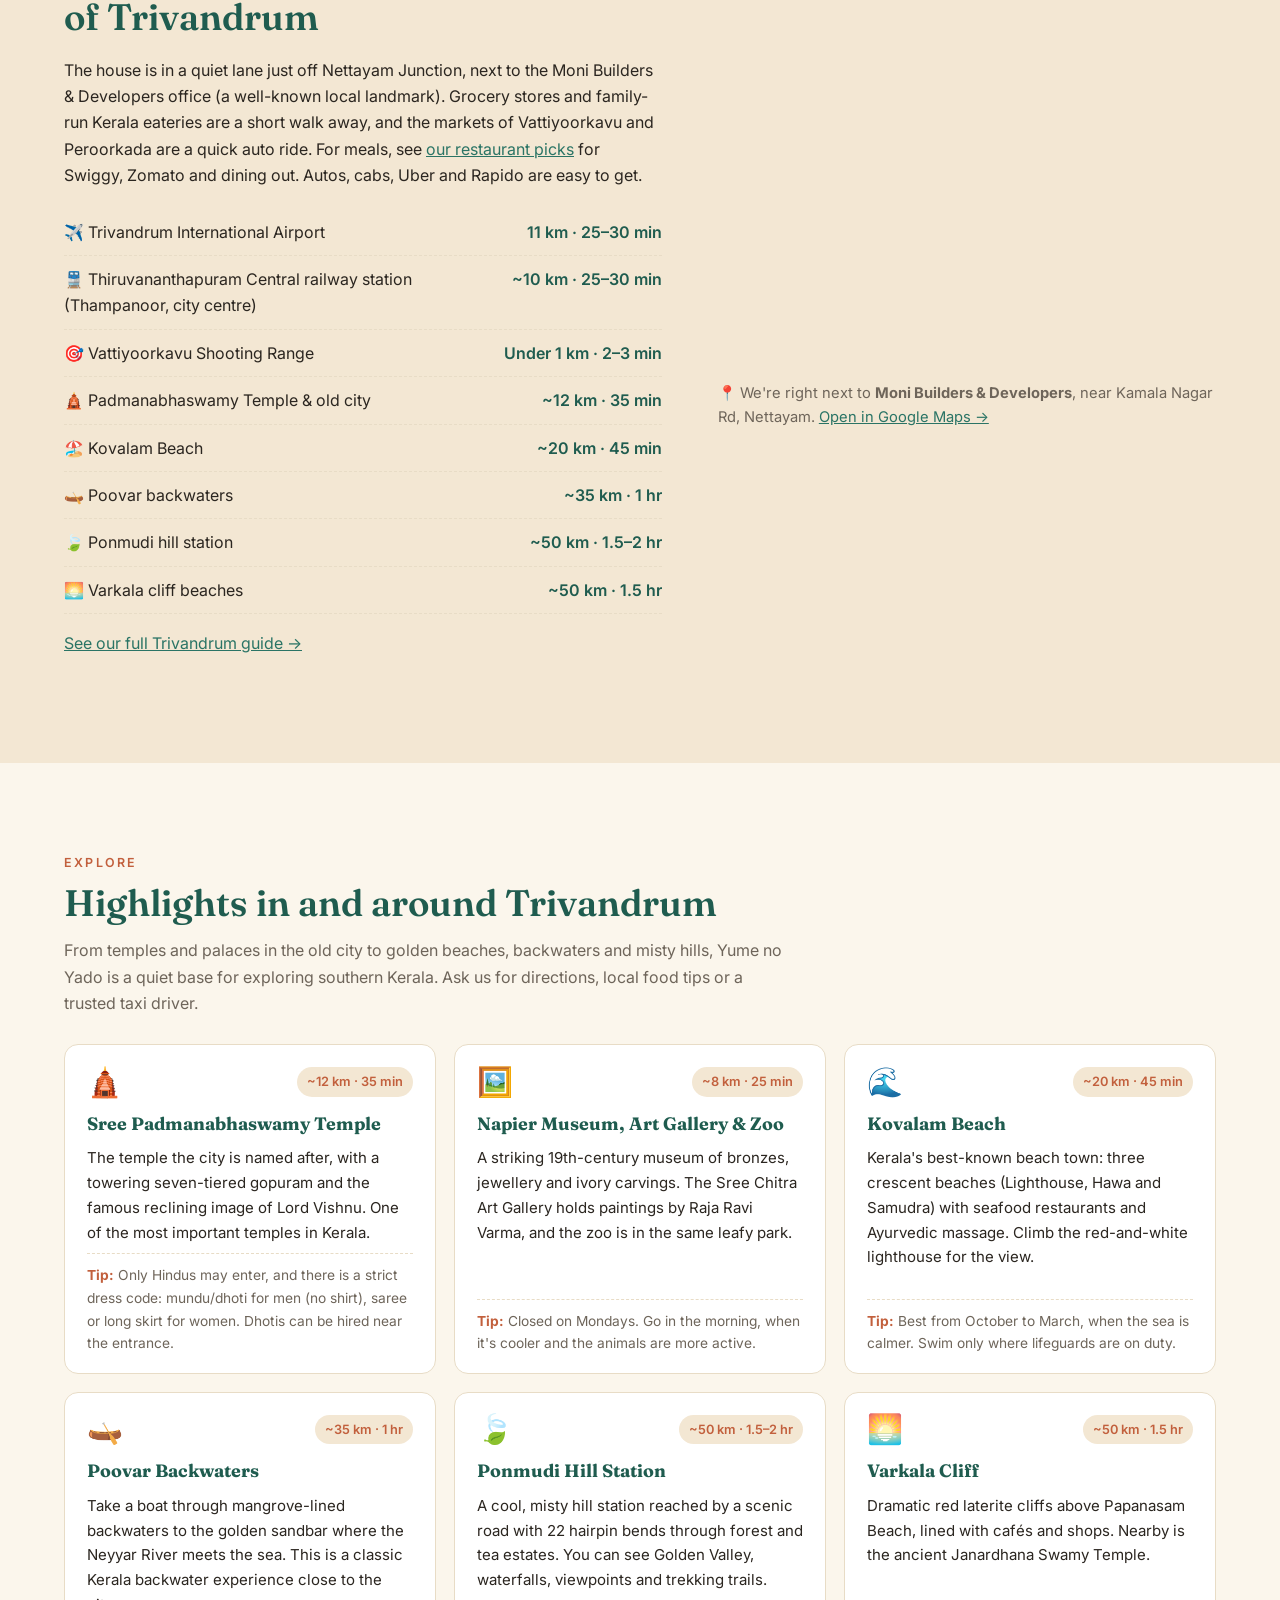
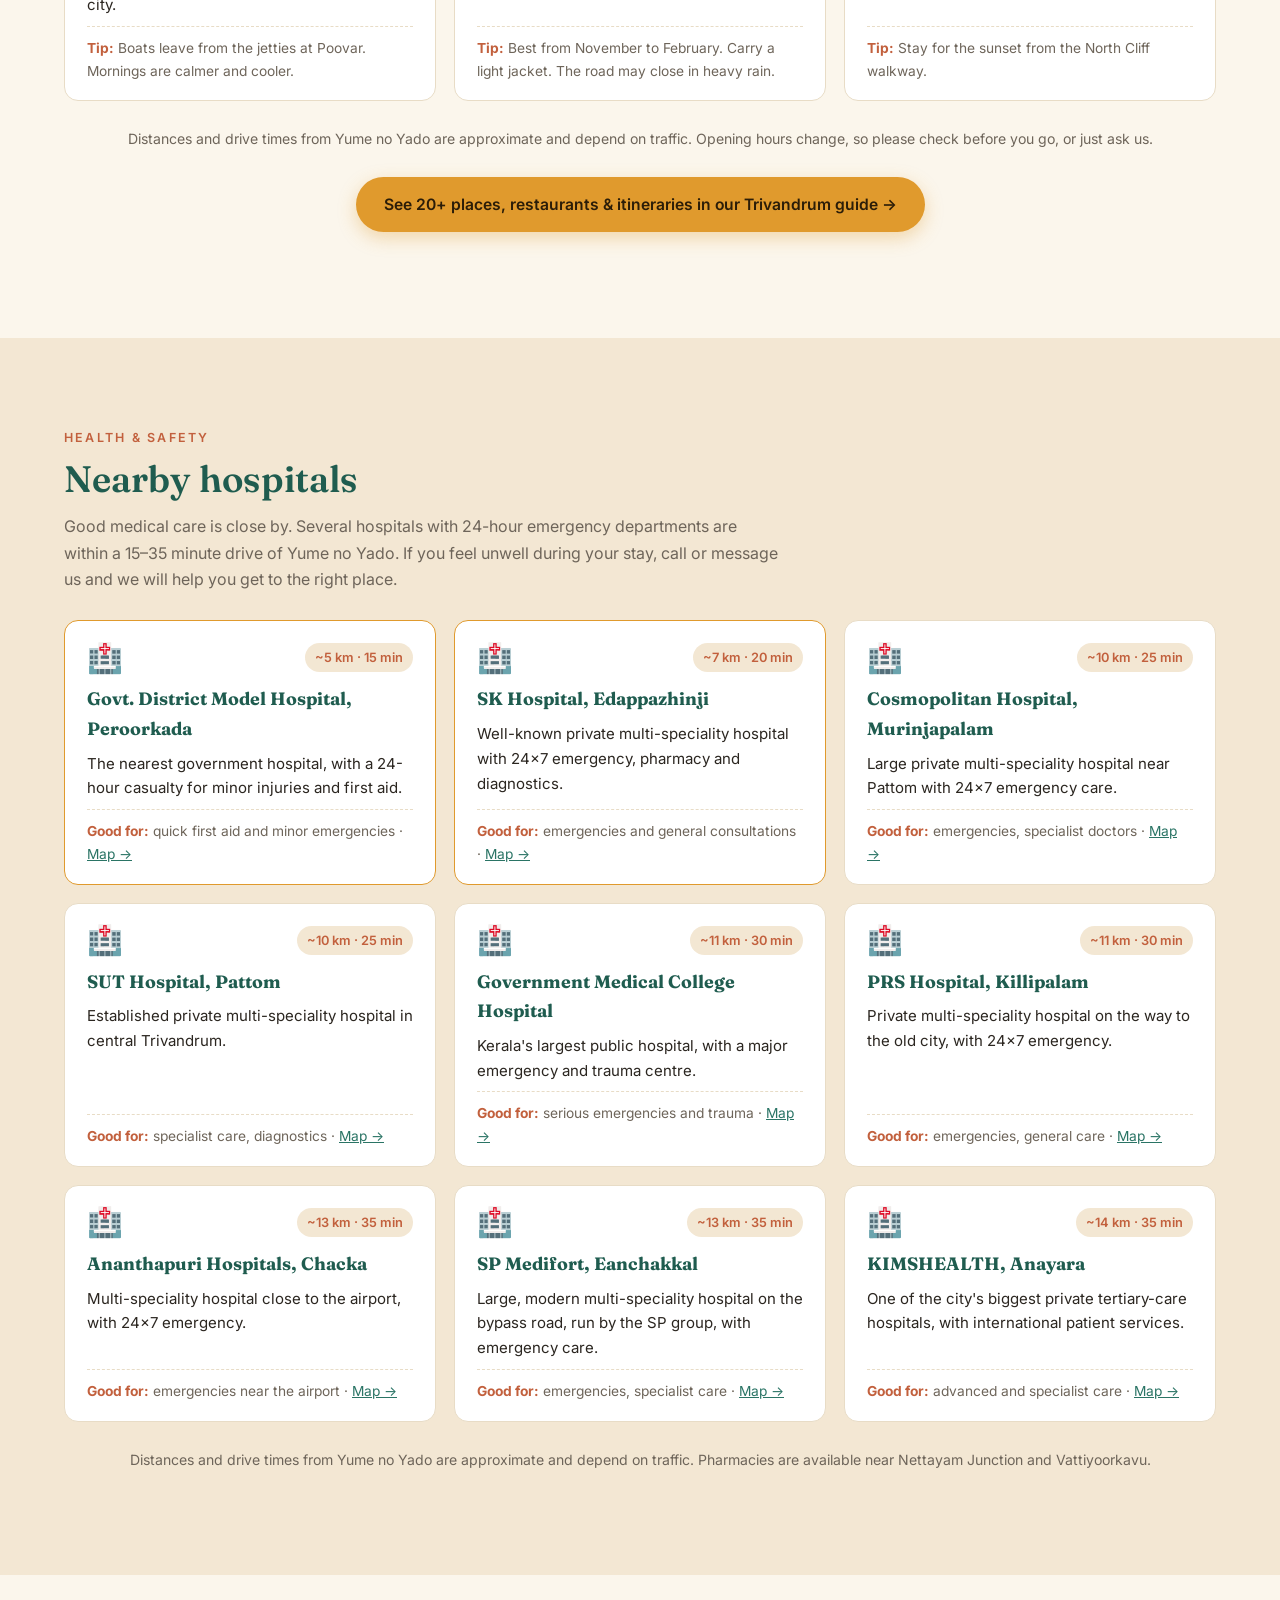
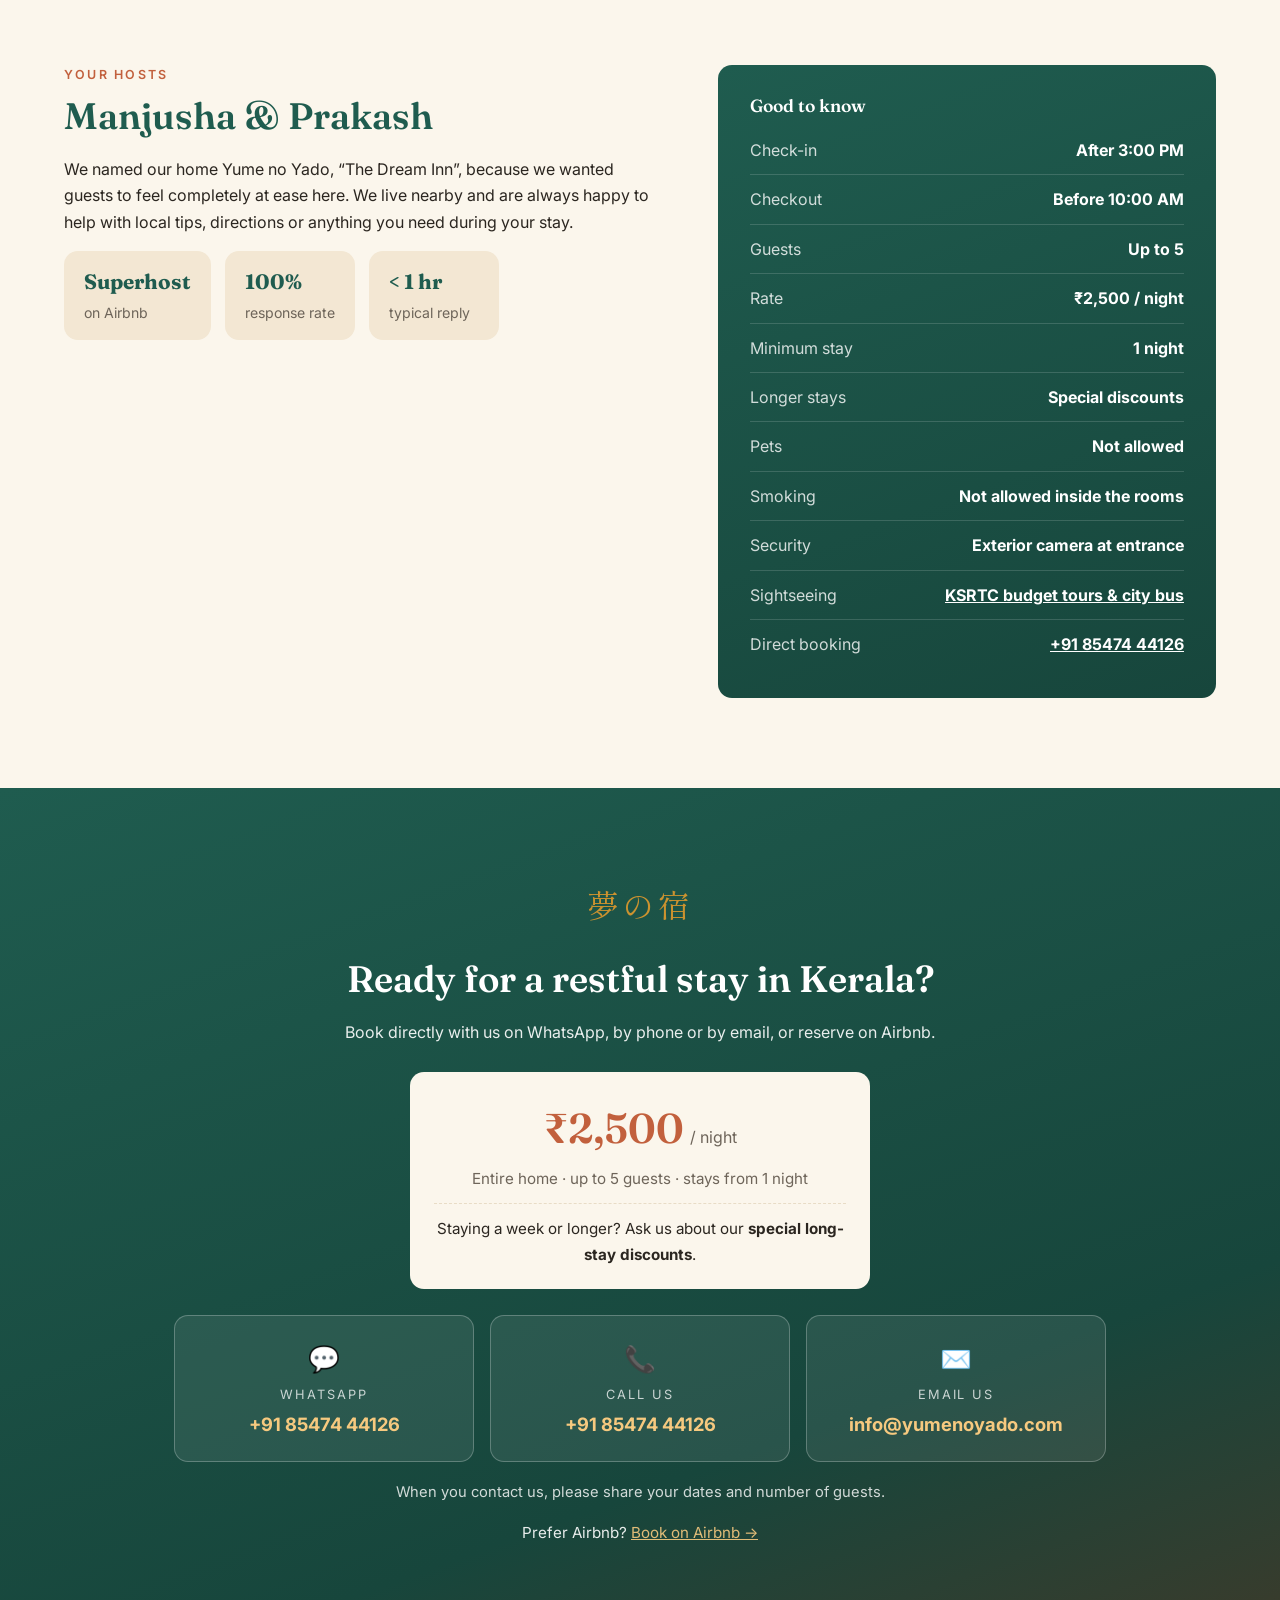
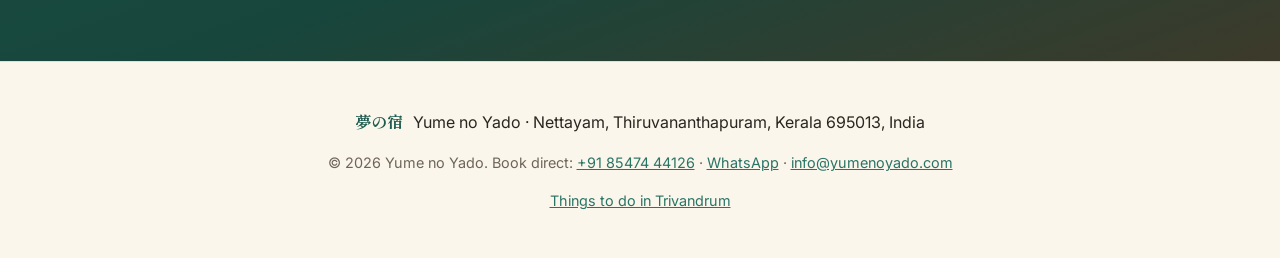
==== commit 572a1e6c: "Consistency fixes; railway station in facts ribbon" ====
--- a/index.html
+++ b/index.html
@@ -84,7 +84,7 @@
   <!-- Phone-only booking shortcuts stay hidden even if a browser still has an old copy of style.css -->
   <style>.book-bar, .nav-book { display: none; }</style>
   <!-- EDIT: bump the ?v= number whenever style.css or script.js changes, so browsers load the new version -->
-  <link rel="stylesheet" href="style.css?v=7">
+  <link rel="stylesheet" href="style.css?v=8">
 </head>
 <body>
 
@@ -139,6 +139,7 @@
   <div><strong>3</strong><span>beds</span></div>
   <div><strong>2</strong><span>bathrooms</span></div>
   <div><strong>11 km</strong><span>to the airport</span></div>
+  <div><strong>10 km</strong><span>to the railway station</span></div>
 </section>
 
 <!-- ================= ABOUT THE STAY ================= -->
@@ -213,7 +214,7 @@
       </div>
       <div class="am-card">
         <h3>🧰 Safety &amp; services</h3>
-        <ul><li>First aid kit</li><li>Exterior security camera at the entrance</li><li>Nightly stays · discounts for longer stays</li></ul>
+        <ul><li>First aid kit</li><li>Exterior security camera at the entrance</li></ul>
       </div>
     </div>
   </div>
@@ -308,7 +309,7 @@
       <p class="eyebrow">Location</p>
       <h2>Quiet Nettayam, close to the best of Trivandrum</h2>
       <p>
-        The house is in a quiet lane just off Nettayam Junction, next to Moni Builder's office (a well-known local landmark).
+        The house is in a quiet lane just off Nettayam Junction, next to the Moni Builders &amp; Developers office (a well-known local landmark).
         Grocery stores and family-run Kerala eateries are a short walk away, and the markets of Vattiyoorkavu and Peroorkada are a quick auto ride. For meals, see <a href="things-to-do-in-trivandrum.html#restaurants">our restaurant picks</a> for Swiggy, Zomato and dining out.
         Autos, cabs, Uber and Rapido are easy to get.
       </p>
@@ -493,7 +494,7 @@
   <!-- EDIT: nightly rate -->
   <div class="price-card">
     <div><span class="price">₹2,500</span><span class="per">/ night</span></div>
-    <p>Entire home · up to 5 guests · no minimum stay</p>
+    <p>Entire home · up to 5 guests · stays from 1 night</p>
     <p class="discount">Staying a week or longer? Ask us about our <strong>special long-stay discounts</strong>.</p>
   </div>
   <div class="contact-cards">
@@ -538,6 +539,6 @@
   <img alt="">
 </div>
 
-<script src="script.js?v=7"></script>
+<script src="script.js?v=8"></script>
 </body>
 </html>
--- a/style.css
+++ b/style.css
@@ -102,7 +102,7 @@
 
 /* ---------- Quick facts ---------- */
 .facts {
-  display: grid; grid-template-columns: repeat(5, 1fr);
+  display: grid; grid-template-columns: repeat(6, 1fr);
   max-width: 1000px; margin: -48px auto 0; position: relative; z-index: 2;
   background: #fff; border-radius: var(--radius); box-shadow: 0 12px 40px rgba(0,0,0,.1);
   padding: 22px 10px;
@@ -334,6 +334,7 @@
 }
 @media (max-width: 760px) {
   .menu-btn { display: block; }
+  .brand-en { display: inline; }
   .menu {
     display: none; position: absolute; top: 100%; left: 0; right: 0;
     flex-direction: column; gap: 0; background: var(--paper); border-bottom: 1px solid var(--line);
